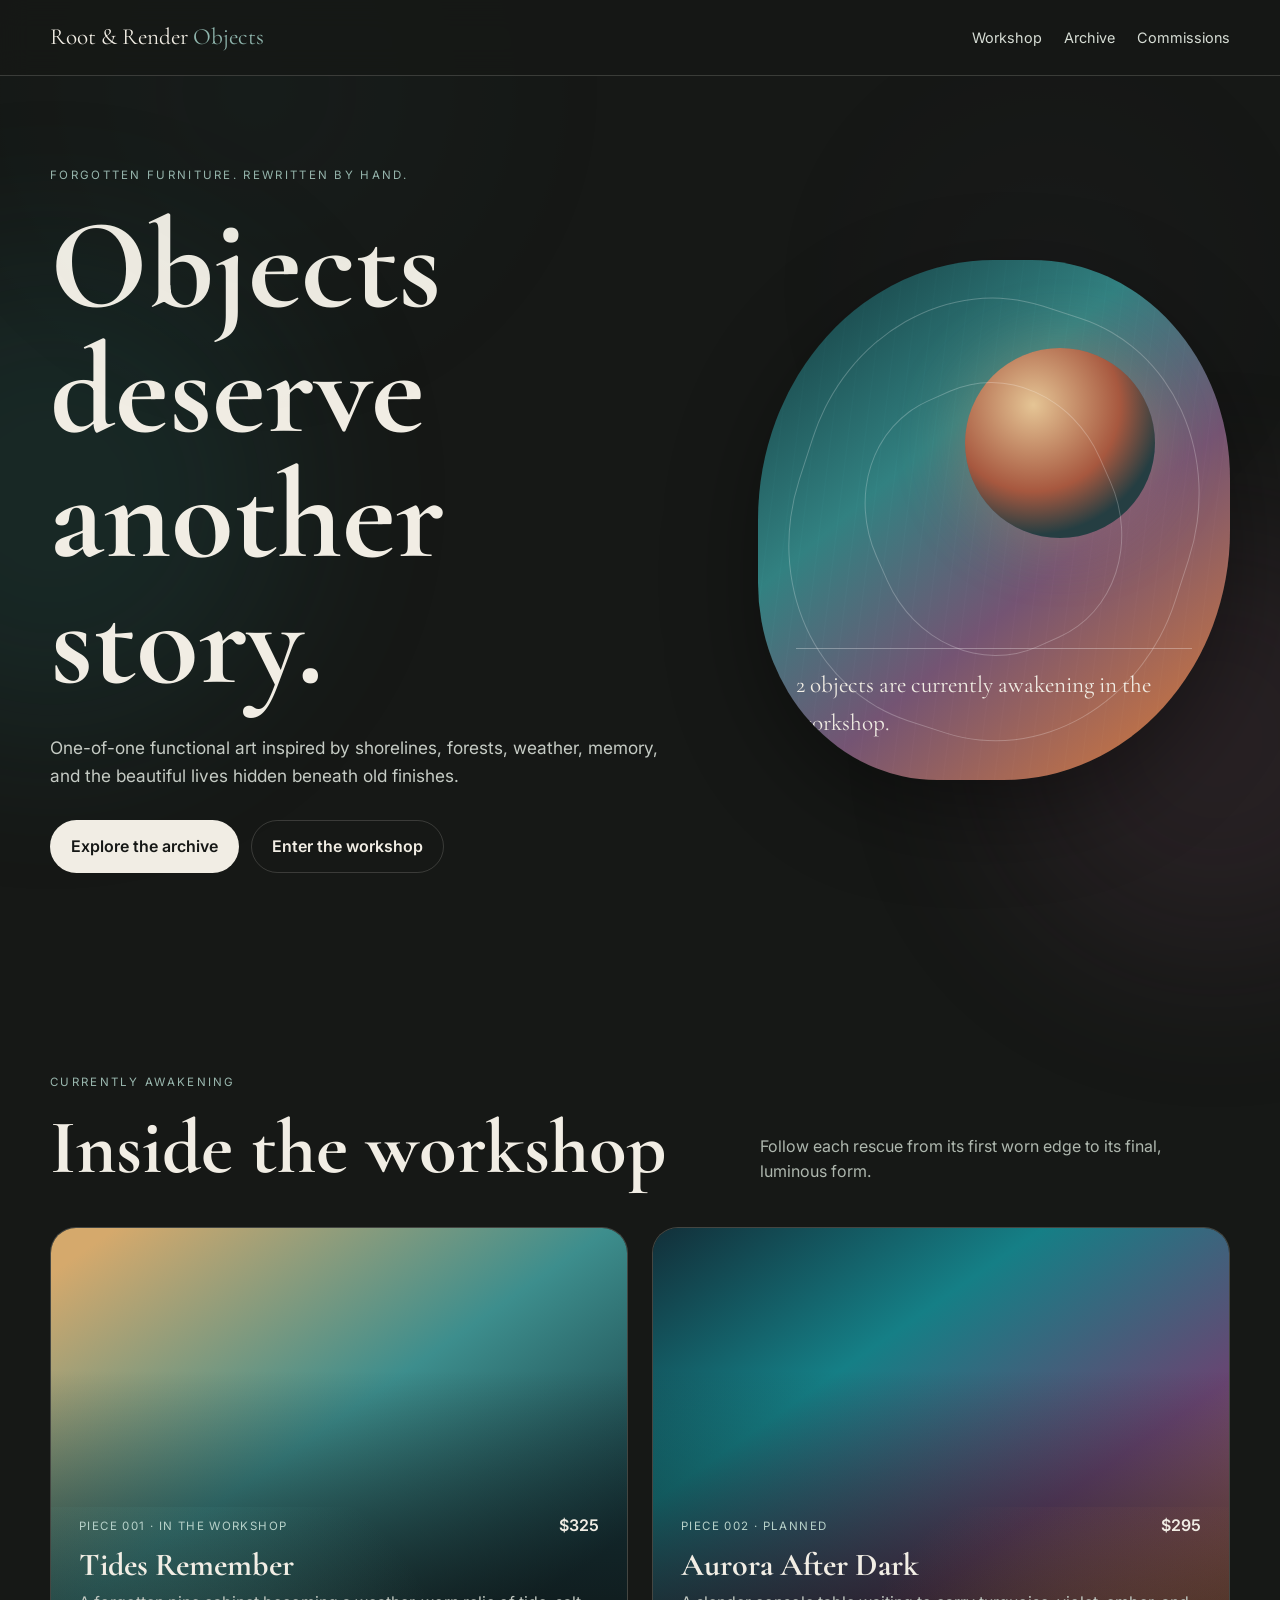
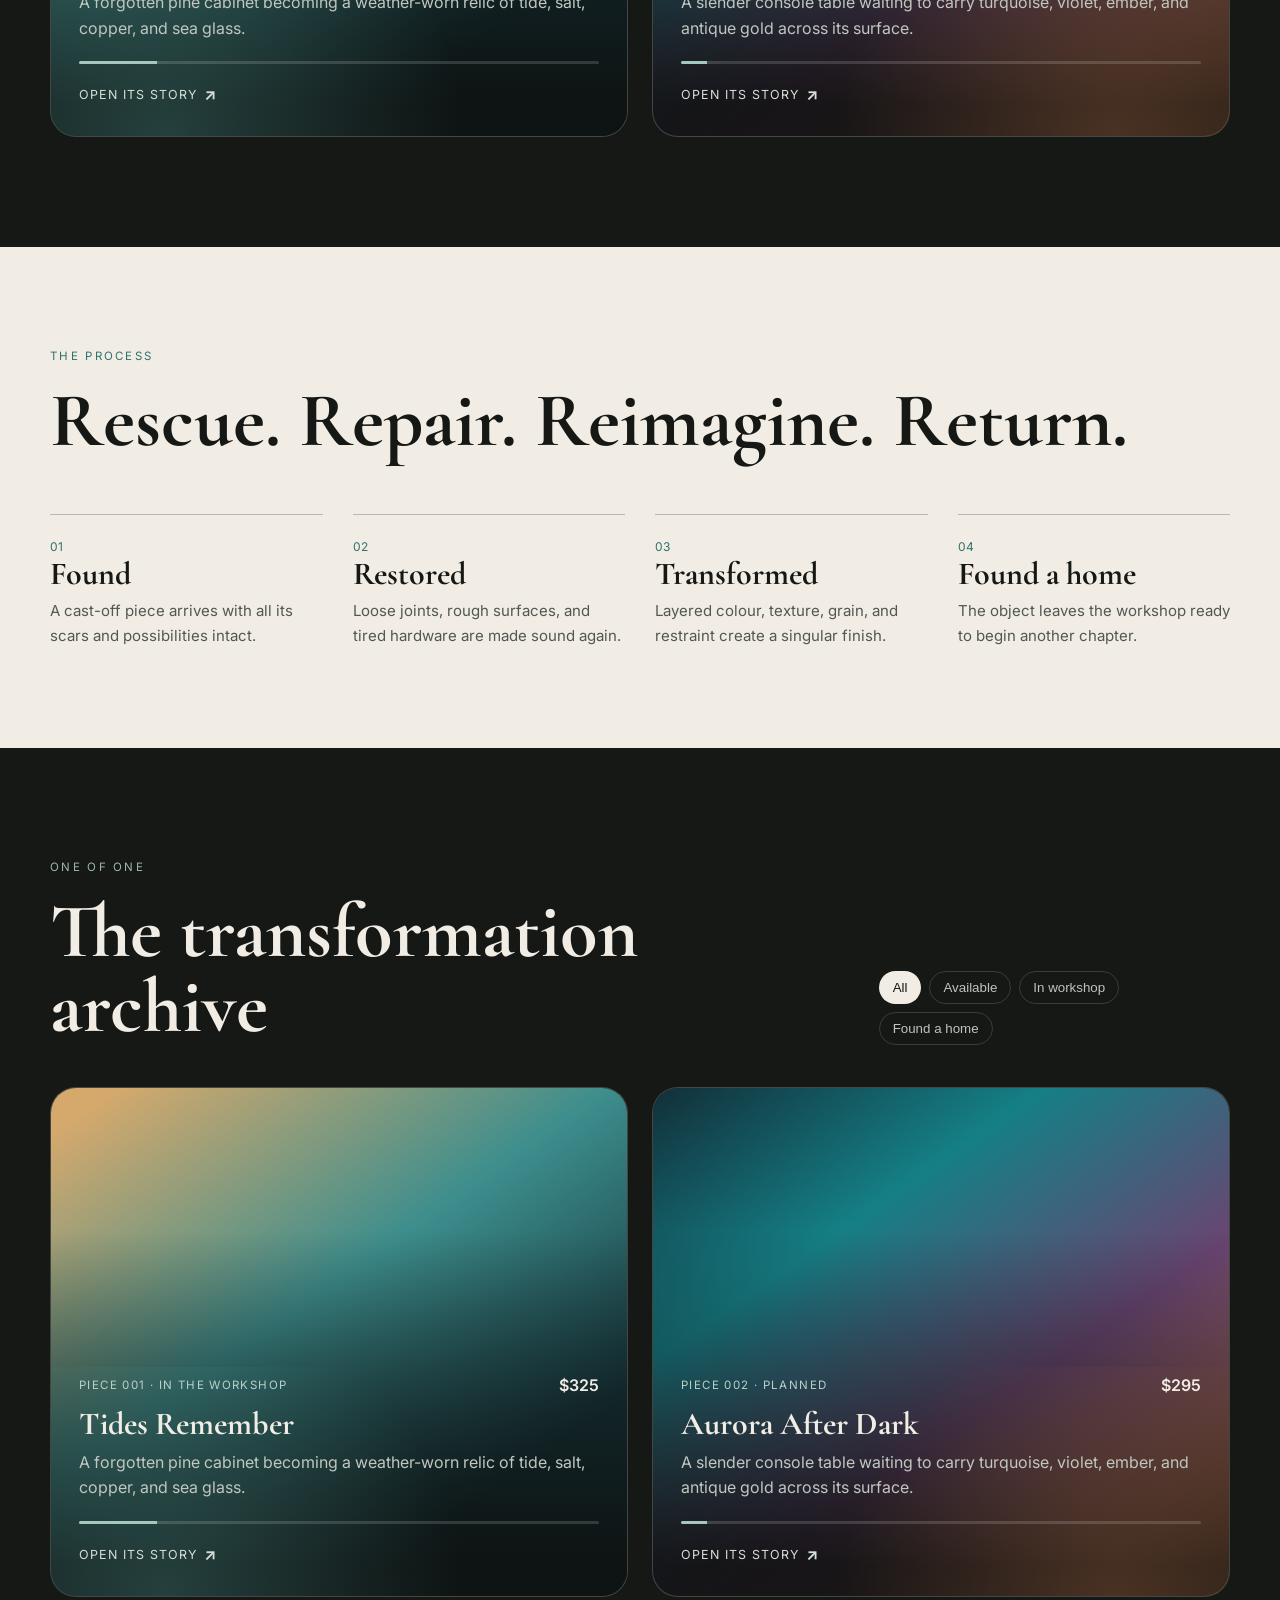
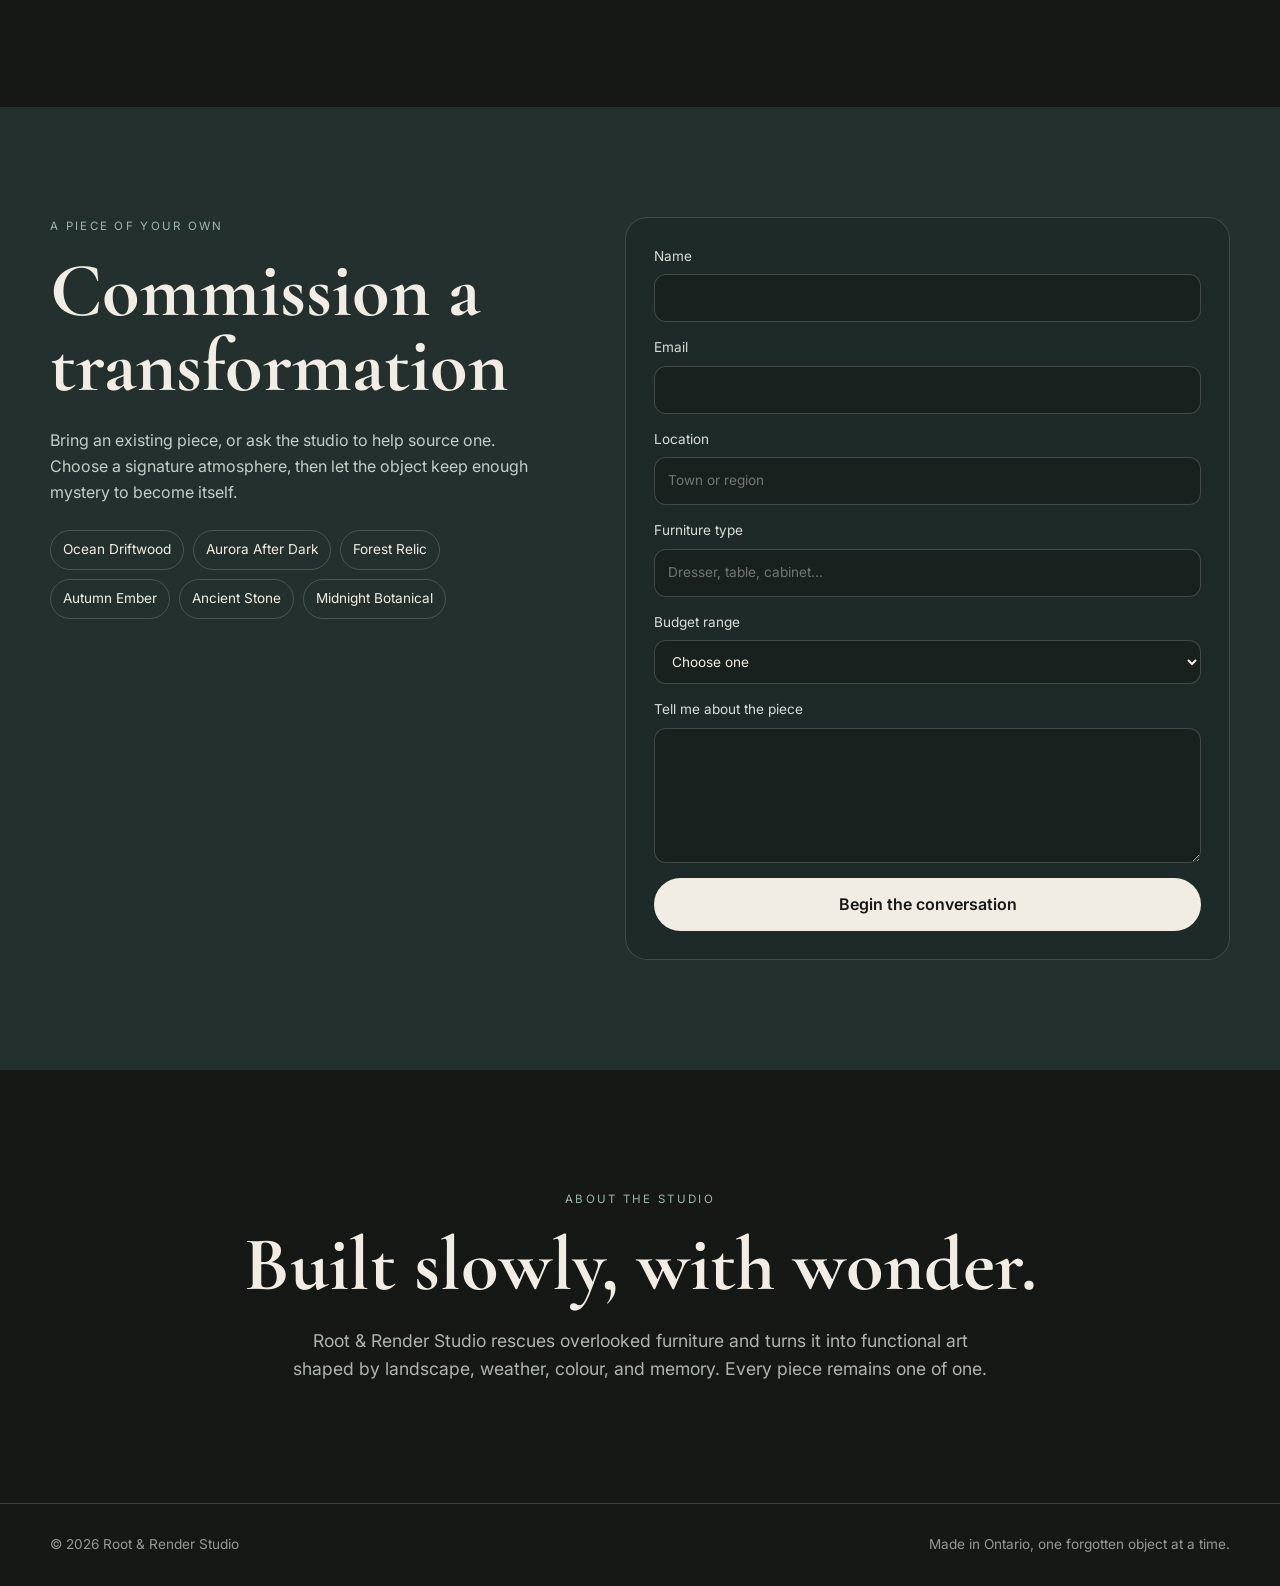
==== index.html @ dca96476 "Load immersive gallery enhancements" ====
<!doctype html>
<html lang="en">
<head>
  <meta charset="utf-8">
  <meta name="viewport" content="width=device-width, initial-scale=1">
  <meta name="description" content="Root & Render Studio transforms forgotten furniture into one-of-one functional art.">
  <meta name="theme-color" content="#161816">
  <title>Root & Render Studio Furniture</title>
  <link rel="preconnect" href="https://fonts.googleapis.com">
  <link rel="preconnect" href="https://fonts.gstatic.com" crossorigin>
  <link href="https://fonts.googleapis.com/css2?family=Cormorant+Garamond:wght@500;600&family=Inter:wght@400;500;600&display=swap" rel="stylesheet">
  <link rel="stylesheet" href="/styles.css">
  <link rel="stylesheet" href="/enhancements.css">
</head>
<body>
  <a class="skip-link" href="#main">Skip to the collection</a>
  <div class="ambient ambient-one" aria-hidden="true"></div>
  <div class="ambient ambient-two" aria-hidden="true"></div>

  <header class="site-header">
    <a class="brand" href="#top">Root & Render <span>Objects</span></a>
    <nav aria-label="Main navigation">
      <a href="#workshop">Workshop</a>
      <a href="#archive">Archive</a>
      <a href="#commissions">Commissions</a>
    </nav>
  </header>

  <main id="main">
    <section id="top" class="hero section-shell">
      <div class="hero-copy reveal">
        <p class="eyebrow">Forgotten furniture. Rewritten by hand.</p>
        <h1>Objects deserve another story.</h1>
        <p class="hero-intro">One-of-one functional art inspired by shorelines, forests, weather, memory, and the beautiful lives hidden beneath old finishes.</p>
        <div class="button-row">
          <a class="button button-primary" href="#archive">Explore the archive</a>
          <a class="button button-ghost" href="#workshop">Enter the workshop</a>
        </div>
      </div>
      <div class="hero-art reveal" aria-label="Atmospheric abstract representation of sea, wood and aurora colours">
        <div class="hero-grain" aria-hidden="true"></div>
        <div class="hero-orb" aria-hidden="true"></div>
        <p id="workshop-count">The archive is just beginning.</p>
      </div>
    </section>

    <section id="workshop" class="section-shell section-block reveal">
      <div class="section-heading">
        <div>
          <p class="eyebrow">Currently awakening</p>
          <h2>Inside the workshop</h2>
        </div>
        <p>Follow each rescue from its first worn edge to its final, luminous form.</p>
      </div>
      <div id="workshop-grid" class="piece-grid"></div>
    </section>

    <section class="feature-band reveal">
      <div class="section-shell">
        <p class="eyebrow">The process</p>
        <h2>Rescue. Repair. Reimagine. Return.</h2>
        <div class="process-grid">
          <article><span>01</span><h3>Found</h3><p>A cast-off piece arrives with all its scars and possibilities intact.</p></article>
          <article><span>02</span><h3>Restored</h3><p>Loose joints, rough surfaces, and tired hardware are made sound again.</p></article>
          <article><span>03</span><h3>Transformed</h3><p>Layered colour, texture, grain, and restraint create a singular finish.</p></article>
          <article><span>04</span><h3>Found a home</h3><p>The object leaves the workshop ready to begin another chapter.</p></article>
        </div>
      </div>
    </section>

    <section id="archive" class="section-shell section-block reveal">
      <div class="section-heading">
        <div>
          <p class="eyebrow">One of one</p>
          <h2>The transformation archive</h2>
        </div>
        <div class="filters" role="group" aria-label="Filter furniture">
          <button class="filter-button is-active" data-filter="all">All</button>
          <button class="filter-button" data-filter="available">Available</button>
          <button class="filter-button" data-filter="in-workshop">In workshop</button>
          <button class="filter-button" data-filter="found-a-home">Found a home</button>
        </div>
      </div>
      <div id="archive-grid" class="piece-grid"></div>
    </section>

    <section id="commissions" class="commission-section reveal">
      <div class="section-shell commission-layout">
        <div>
          <p class="eyebrow">A piece of your own</p>
          <h2>Commission a transformation</h2>
          <p>Bring an existing piece, or ask the studio to help source one. Choose a signature atmosphere, then let the object keep enough mystery to become itself.</p>
          <div class="finish-list" id="finish-list"></div>
        </div>
        <form name="commission" method="POST" data-netlify="true" netlify-honeypot="bot-field" class="studio-form">
          <input type="hidden" name="form-name" value="commission">
          <p class="hidden"><label>Do not fill this out: <input name="bot-field"></label></p>
          <label>Name<input name="name" autocomplete="name" required></label>
          <label>Email<input type="email" name="email" autocomplete="email" required></label>
          <label>Location<input name="location" placeholder="Town or region"></label>
          <label>Furniture type<input name="furniture-type" placeholder="Dresser, table, cabinet..."></label>
          <label>Budget range<select name="budget"><option value="">Choose one</option><option>$250–$500</option><option>$500–$900</option><option>$900+</option></select></label>
          <label>Tell me about the piece<textarea name="message" rows="5" required></textarea></label>
          <button class="button button-primary" type="submit">Begin the conversation</button>
        </form>
      </div>
    </section>

    <section class="section-shell about-section reveal">
      <p class="eyebrow">About the studio</p>
      <h2>Built slowly, with wonder.</h2>
      <p>Root & Render Studio rescues overlooked furniture and turns it into functional art shaped by landscape, weather, colour, and memory. Every piece remains one of one.</p>
    </section>
  </main>

  <footer class="site-footer">
    <div class="section-shell footer-inner">
      <p>© <span id="year"></span> Root & Render Studio</p>
      <p>Made in Ontario, one forgotten object at a time.</p>
    </div>
  </footer>

  <dialog id="piece-dialog" class="piece-dialog">
    <button class="dialog-close" aria-label="Close">×</button>
    <div id="dialog-content"></div>
  </dialog>

  <dialog id="reserve-dialog" class="piece-dialog small-dialog">
    <button class="dialog-close" aria-label="Close">×</button>
    <h2>Reserve this piece</h2>
    <form name="reservation" method="POST" data-netlify="true" netlify-honeypot="bot-field" class="studio-form">
      <input type="hidden" name="form-name" value="reservation">
      <input type="hidden" id="reservation-piece" name="piece">
      <p class="hidden"><label>Do not fill this out: <input name="bot-field"></label></p>
      <label>Name<input name="name" autocomplete="name" required></label>
      <label>Email<input type="email" name="email" autocomplete="email" required></label>
      <label>Phone<input name="phone" autocomplete="tel"></label>
      <label>Pickup or delivery notes<textarea name="message" rows="4"></textarea></label>
      <button class="button button-primary" type="submit">Request reservation</button>
    </form>
  </dialog>

  <script src="/script.js" defer></script>
</body>
</html>
---- styles.css ----
:root{--ink:#161816;--paper:#f1ede4;--mist:#d7ddd5;--sea:#2f716f;--deep:#183d43;--copper:#b76f45;--violet:#5a456e;--line:rgba(241,237,228,.17)}*{box-sizing:border-box}html{scroll-behavior:smooth}body{margin:0;background:var(--ink);color:var(--paper);font-family:Inter,system-ui,sans-serif;line-height:1.6}body:before{content:"";position:fixed;inset:0;pointer-events:none;opacity:.18;background-image:radial-gradient(circle at 20% 10%,rgba(47,113,111,.32),transparent 28%),radial-gradient(circle at 82% 32%,rgba(90,69,110,.24),transparent 24%)}h1,h2,h3{font-family:"Cormorant Garamond",serif;line-height:.98;margin:0}h1{font-size:clamp(4rem,10vw,8.7rem);max-width:9ch}h2{font-size:clamp(2.7rem,6vw,5.3rem)}h3{font-size:2rem}p{margin:0}.section-shell{width:min(1180px,calc(100% - 40px));margin:auto}.site-header{position:sticky;top:0;z-index:20;display:flex;justify-content:space-between;align-items:center;padding:19px max(20px,calc((100vw - 1180px)/2));background:rgba(22,24,22,.84);backdrop-filter:blur(14px);border-bottom:1px solid var(--line)}.brand{font-family:"Cormorant Garamond",serif;font-size:1.45rem;color:inherit;text-decoration:none}.brand span{color:#8fb5ad}.site-header nav{display:flex;gap:22px}.site-header nav a{color:var(--mist);text-decoration:none;font-size:.9rem}.hero{min-height:82vh;display:grid;grid-template-columns:1.15fr .85fr;align-items:center;gap:70px;padding:90px 0}.hero-intro{max-width:610px;color:#c5cbc4;font-size:1.08rem;margin:30px 0}.eyebrow{text-transform:uppercase;letter-spacing:.2em;font-size:.72rem;color:#9ab8af;margin-bottom:18px}.button-row{display:flex;gap:12px;flex-wrap:wrap}.button{display:inline-flex;align-items:center;justify-content:center;border-radius:999px;padding:13px 20px;border:1px solid transparent;font:inherit;font-weight:600;text-decoration:none;cursor:pointer}.button-primary{background:var(--paper);color:var(--ink)}.button-ghost{border-color:var(--line);color:var(--paper);background:transparent}.hero-art{position:relative;min-height:520px;border-radius:50% 42% 48% 38%;overflow:hidden;background:linear-gradient(140deg,#143b3f 4%,#328181 36%,#745473 61%,#c07246 89%);box-shadow:0 30px 90px rgba(0,0,0,.38)}.hero-art:before,.hero-art:after{content:"";position:absolute;inset:8%;border-radius:45%;border:1px solid rgba(255,255,255,.24);transform:rotate(18deg)}.hero-art:after{inset:24%;transform:rotate(-24deg)}.hero-orb{position:absolute;width:190px;height:190px;border-radius:50%;right:16%;top:17%;background:radial-gradient(circle at 36% 30%,#e5c595,#a7583f 48%,#253e42 72%);filter:blur(.3px);box-shadow:0 0 70px rgba(230,153,95,.32)}.hero-art p{position:absolute;bottom:38px;left:38px;right:38px;padding-top:18px;border-top:1px solid rgba(255,255,255,.3);font-family:"Cormorant Garamond",serif;font-size:1.45rem}.section-block{padding:110px 0}.section-heading{display:flex;justify-content:space-between;gap:30px;align-items:end;margin-bottom:42px}.section-heading>p{max-width:470px;color:#aeb7ae}.piece-grid{display:grid;grid-template-columns:repeat(2,minmax(0,1fr));gap:24px}.piece-card{position:relative;min-height:510px;border:1px solid var(--line);border-radius:26px;overflow:hidden;background:#202420;display:flex;flex-direction:column;justify-content:end;cursor:pointer}.piece-image{position:absolute;inset:0;background-size:cover;background-position:center;transition:transform .5s ease}.piece-card:hover .piece-image{transform:scale(1.03)}.piece-image:after{content:"";position:absolute;inset:0;background:linear-gradient(transparent 28%,rgba(13,15,14,.9) 94%)}.placeholder-ocean{background:linear-gradient(145deg,#d5a96c 5%,#3d8e8d 43%,#15363d 78%)}.placeholder-aurora{background:linear-gradient(145deg,#122f39,#157f86 30%,#694572 61%,#d27b43)}.piece-card-content{position:relative;z-index:2;padding:28px}.piece-meta{display:flex;justify-content:space-between;align-items:center;gap:15px;margin-bottom:10px}.status{font-size:.72rem;letter-spacing:.12em;text-transform:uppercase;color:#b8d2ca}.price{font-weight:600}.piece-card p{color:#c0c7c0;margin-top:10px}.feature-band{padding:100px 0;background:var(--paper);color:var(--ink)}.feature-band .eyebrow{color:var(--sea)}.process-grid{display:grid;grid-template-columns:repeat(4,1fr);gap:30px;margin-top:55px}.process-grid article{border-top:1px solid rgba(22,24,22,.25);padding-top:18px}.process-grid span{font-size:.75rem;color:var(--sea)}.process-grid p{margin-top:10px;color:#515852;font-size:.94rem}.filters{display:flex;gap:8px;flex-wrap:wrap}.filter-button{background:transparent;color:#bdc5bd;border:1px solid var(--line);border-radius:999px;padding:8px 13px;cursor:pointer}.filter-button.is-active{background:var(--paper);color:var(--ink)}.commission-section{padding:110px 0;background:#23302d}.commission-layout{display:grid;grid-template-columns:.9fr 1.1fr;gap:80px}.commission-layout>div>p:not(.eyebrow){color:#c4cec8;max-width:520px;margin:25px 0}.finish-list{display:flex;gap:9px;flex-wrap:wrap}.finish-chip{border:1px solid rgba(255,255,255,.18);border-radius:999px;padding:8px 12px;font-size:.85rem}.studio-form{display:grid;gap:15px;padding:28px;border:1px solid rgba(255,255,255,.15);border-radius:22px;background:rgba(0,0,0,.12)}.studio-form label{display:grid;gap:7px;font-size:.85rem;color:#d8ddd8}.studio-form input,.studio-form select,.studio-form textarea{width:100%;border:1px solid rgba(255,255,255,.18);border-radius:12px;padding:12px 13px;background:#19211f;color:var(--paper);font:inherit}.about-section{padding:120px 0;text-align:center}.about-section p:last-child{max-width:710px;margin:25px auto 0;color:#adb6ae;font-size:1.1rem}.site-footer{border-top:1px solid var(--line)}.footer-inner{display:flex;justify-content:space-between;padding:30px 0;color:#919b93;font-size:.85rem}.piece-dialog{width:min(900px,calc(100% - 30px));max-height:88vh;overflow:auto;border:1px solid rgba(255,255,255,.15);border-radius:25px;padding:0;background:#202420;color:var(--paper)}.piece-dialog::backdrop{background:rgba(5,7,6,.82);backdrop-filter:blur(7px)}.dialog-close{position:sticky;top:14px;float:right;z-index:3;margin:14px 14px 0 0;width:40px;height:40px;border-radius:50%;border:1px solid var(--line);background:#171a18;color:#fff;font-size:1.5rem;cursor:pointer}.dialog-hero{min-height:380px;background-size:cover;background-position:center}.dialog-body{padding:35px}.dialog-body h2{margin-bottom:15px}.dialog-story{color:#bec7c0;max-width:680px}.dialog-details{display:grid;grid-template-columns:repeat(3,1fr);gap:16px;margin:28px 0}.dialog-details div{border-top:1px solid var(--line);padding-top:12px}.dialog-details small{display:block;color:#8e9991}.small-dialog{max-width:580px;padding:28px}.hidden{display:none!important}@media(max-width:800px){.site-header nav{display:none}.hero{grid-template-columns:1fr;padding-top:70px}.hero-art{min-height:390px}.piece-grid,.commission-layout{grid-template-columns:1fr}.process-grid{grid-template-columns:repeat(2,1fr)}.section-heading{align-items:start;flex-direction:column}.commission-layout{gap:45px}.dialog-details{grid-template-columns:1fr 1fr}}@media(max-width:520px){.section-shell{width:min(100% - 24px,1180px)}h1{font-size:3.8rem}.hero{gap:35px}.hero-art{min-height:330px}.piece-card{min-height:420px}.process-grid{grid-template-columns:1fr}.footer-inner{display:grid;gap:7px}.section-block,.commission-section{padding:78px 0}}
---- enhancements.css ----
.skip-link{position:fixed;left:16px;top:-70px;z-index:100;background:var(--paper);color:var(--ink);padding:10px 14px;border-radius:12px;text-decoration:none}.skip-link:focus{top:16px}.ambient{position:fixed;z-index:-1;border-radius:50%;filter:blur(90px);opacity:.16;pointer-events:none;animation:drift 18s ease-in-out infinite alternate}.ambient-one{width:38vw;height:38vw;background:#277f7a;left:-15vw;top:28vh}.ambient-two{width:34vw;height:34vw;background:#86516f;right:-12vw;top:58vh;animation-delay:-7s}@keyframes drift{to{transform:translate3d(4vw,-3vh,0) scale(1.1)}}.hero-grain{position:absolute;inset:0;opacity:.13;background-image:repeating-linear-gradient(97deg,transparent 0 8px,rgba(255,255,255,.18) 9px,transparent 10px 17px);mix-blend-mode:overlay}.hero-art{isolation:isolate}.hero-orb{animation:orbreathe 7s ease-in-out infinite alternate}@keyframes orbreathe{to{transform:translate(-9px,10px) scale(1.06)}}.site-header nav a{position:relative}.site-header nav a:after{content:"";position:absolute;left:0;right:100%;bottom:-6px;height:1px;background:#9ab8af;transition:right .25s ease}.site-header nav a:hover:after{right:0}.reveal{opacity:0;transform:translateY(24px);transition:opacity .8s ease,transform .8s ease}.reveal.is-visible{opacity:1;transform:none}.piece-card{transition:transform .35s ease,border-color .35s ease,box-shadow .35s ease}.piece-card:hover,.piece-card:focus-visible{transform:translateY(-6px);border-color:rgba(241,237,228,.34);box-shadow:0 26px 70px rgba(0,0,0,.28);outline:none}.piece-card:before{content:"";position:absolute;z-index:1;inset:auto 0 0;height:45%;opacity:.24;pointer-events:none}.theme-ocean-driftwood:before{background:radial-gradient(circle at 20% 100%,#68c4ba,transparent 58%)}.theme-aurora:before,.theme-aurora-after-dark:before{background:radial-gradient(circle at 80% 100%,#d58252,transparent 54%)}.card-invitation{display:inline-flex;gap:7px;align-items:center;margin-top:18px;color:#d6ded8;font-size:.78rem;letter-spacing:.08em;text-transform:uppercase}.card-invitation b{font-size:1rem;transition:transform .25s ease}.piece-card:hover .card-invitation b{transform:translate(3px,-3px)}.progress-wrap{height:3px;background:rgba(255,255,255,.15);margin-top:20px;overflow:hidden;border-radius:999px}.progress-wrap span{display:block;height:100%;background:#a6c7bd;box-shadow:0 0 16px rgba(166,199,189,.6)}.empty-state{padding:30px;border:1px dashed var(--line);border-radius:18px;color:#aeb7ae}.dialog-status{position:absolute;left:26px;top:26px;border:1px solid rgba(255,255,255,.28);background:rgba(18,22,20,.64);backdrop-filter:blur(8px);border-radius:999px;padding:8px 12px;font-size:.72rem;letter-spacing:.12em;text-transform:uppercase}.dialog-hero{position:relative}.story-timeline{margin:42px 0;border-top:1px solid var(--line)}.story-timeline article{display:grid;grid-template-columns:54px 1fr;gap:18px;padding:24px 0;border-bottom:1px solid var(--line)}.story-timeline article>span{color:#8fb5ad;font-size:.75rem;letter-spacing:.15em}.story-timeline h3{font-size:1.7rem;margin-bottom:5px}.story-timeline p{color:#aeb7ae}.before-after{--position:50%;position:relative;aspect-ratio:16/10;margin:40px 0;border-radius:18px;overflow:hidden;background:#101311}.compare-layer{position:absolute;inset:0;background-size:cover;background-position:center}.compare-before{width:var(--position);border-right:2px solid rgba(255,255,255,.9);overflow:hidden}.compare-before span,.after-label{position:absolute;top:14px;padding:6px 9px;border-radius:999px;background:rgba(15,18,16,.72);font-size:.7rem;text-transform:uppercase;letter-spacing:.12em}.compare-before span{left:14px}.after-label{right:14px}.before-after input{position:absolute;inset:0;width:100%;height:100%;margin:0;opacity:0;cursor:ew-resize}.dialog-gallery{display:grid;grid-template-columns:repeat(4,1fr);gap:10px;margin:25px 0}.dialog-gallery button{min-height:105px;border:1px solid var(--line);border-radius:12px;background-size:cover;background-position:center;cursor:pointer}.dialog-gallery button:hover{border-color:#9ab8af}.studio-form input:focus,.studio-form select:focus,.studio-form textarea:focus{outline:2px solid #9ab8af;outline-offset:2px}.filter-button,.button{transition:transform .2s ease,background .2s ease,color .2s ease}.filter-button:hover,.button:hover{transform:translateY(-2px)}@media(prefers-reduced-motion:reduce){html{scroll-behavior:auto}.ambient,.hero-orb{animation:none}.reveal{opacity:1;transform:none;transition:none}.piece-card,.piece-image,.button,.filter-button{transition:none}}@media(max-width:620px){.dialog-gallery{grid-template-columns:repeat(2,1fr)}.story-timeline article{grid-template-columns:38px 1fr}.dialog-body{padding:27px 20px}.dialog-status{left:18px;top:18px}}
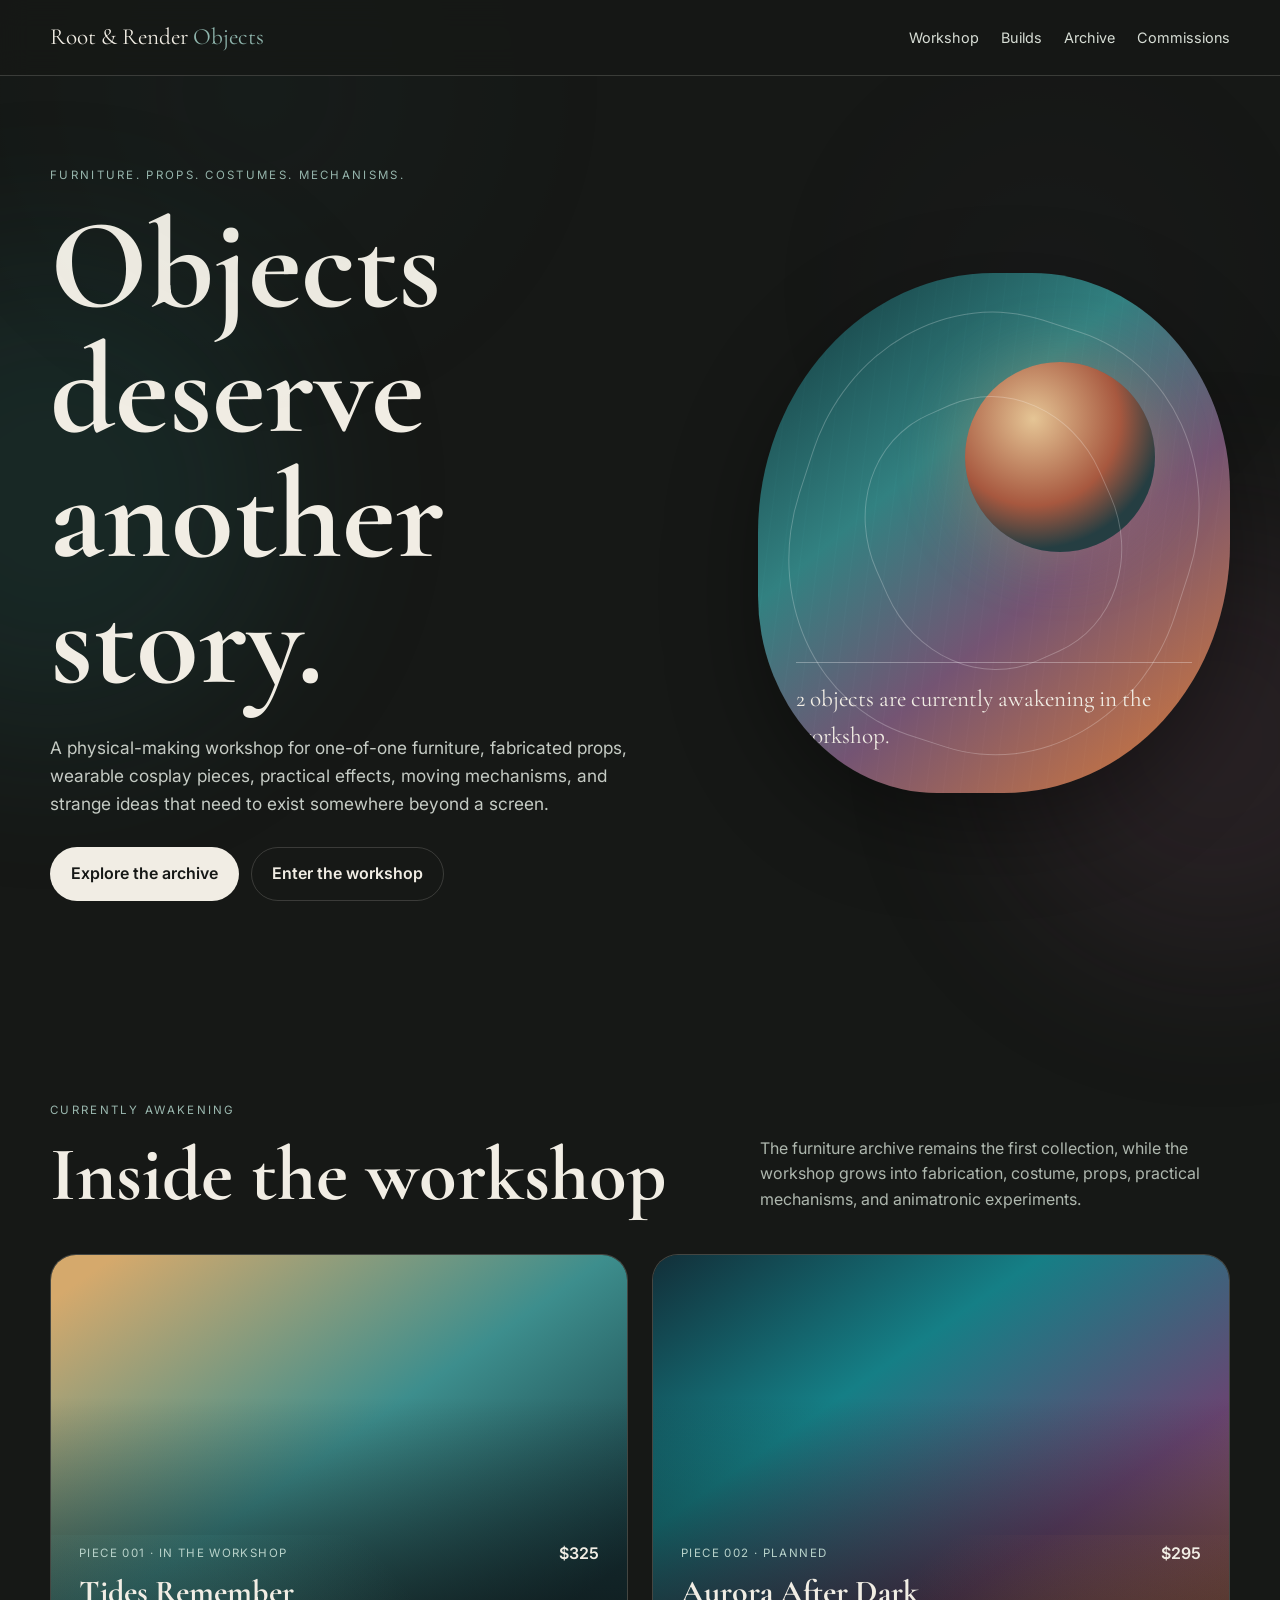
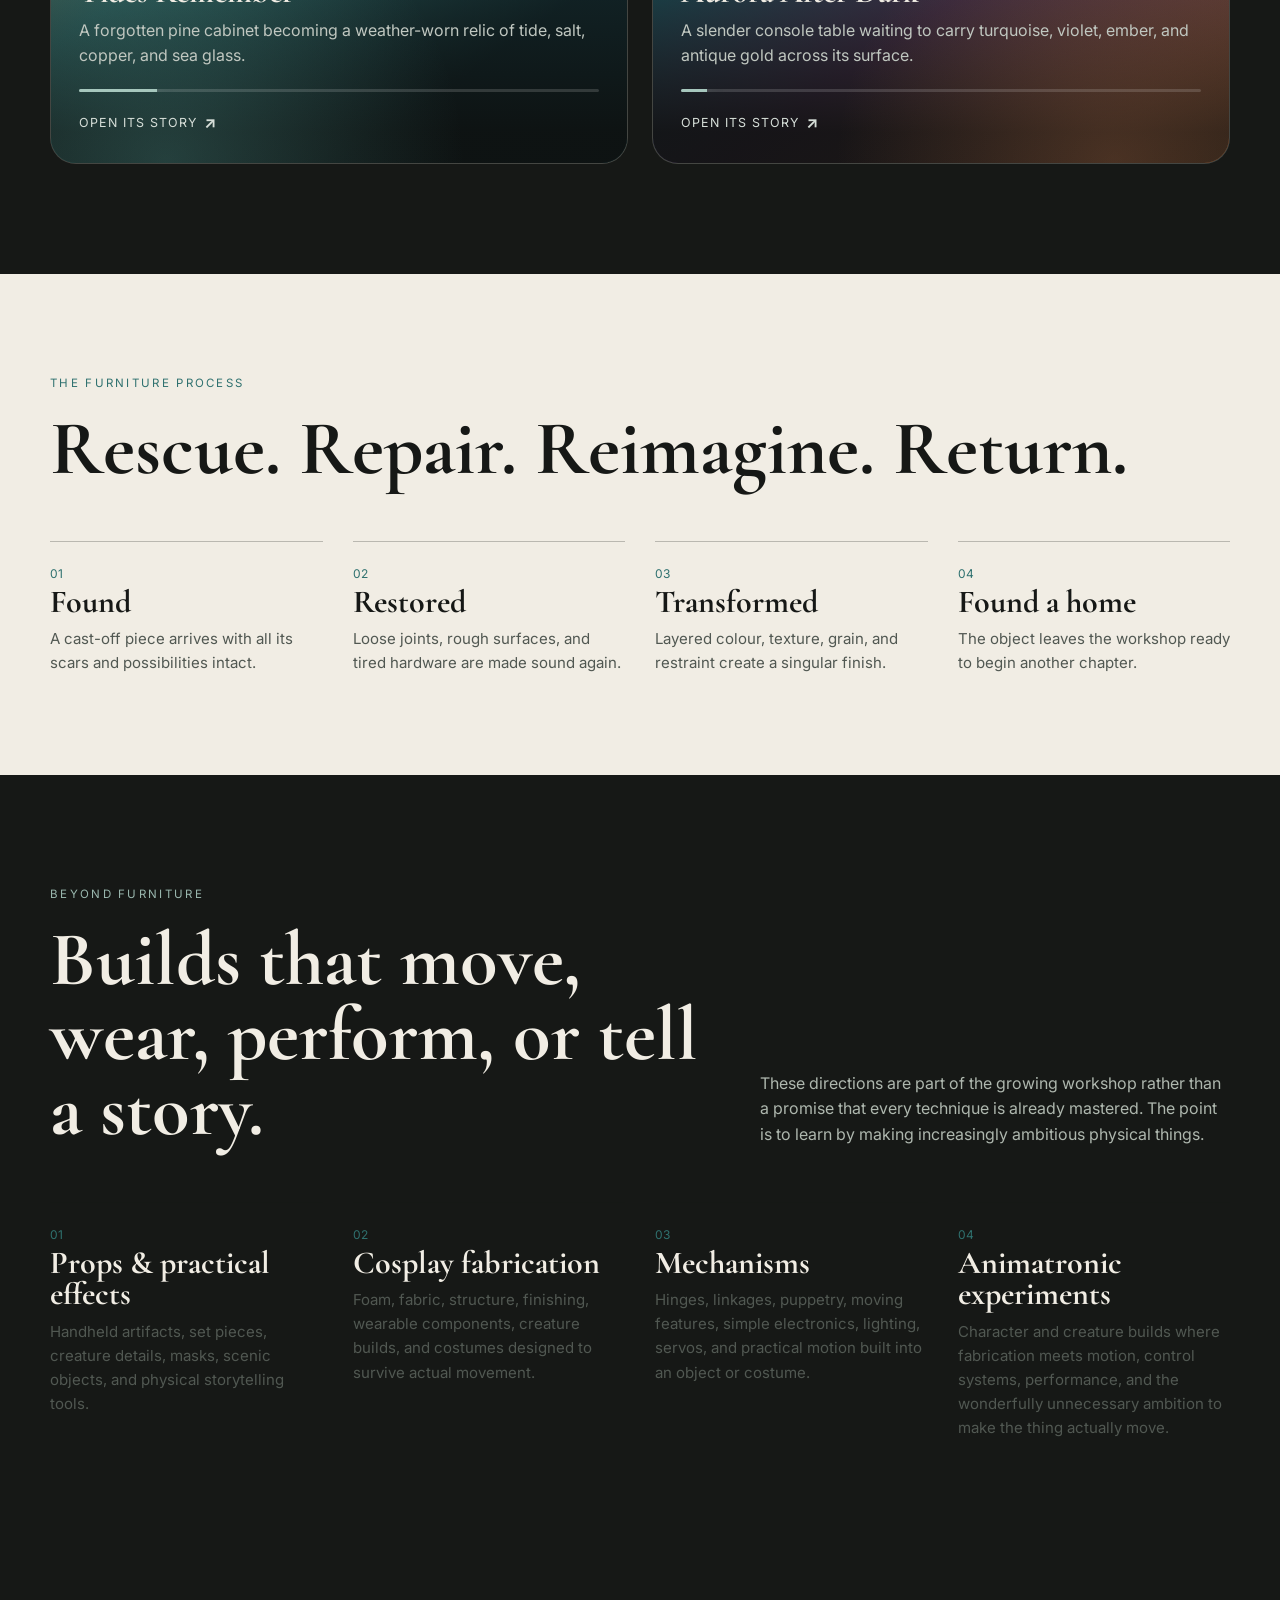
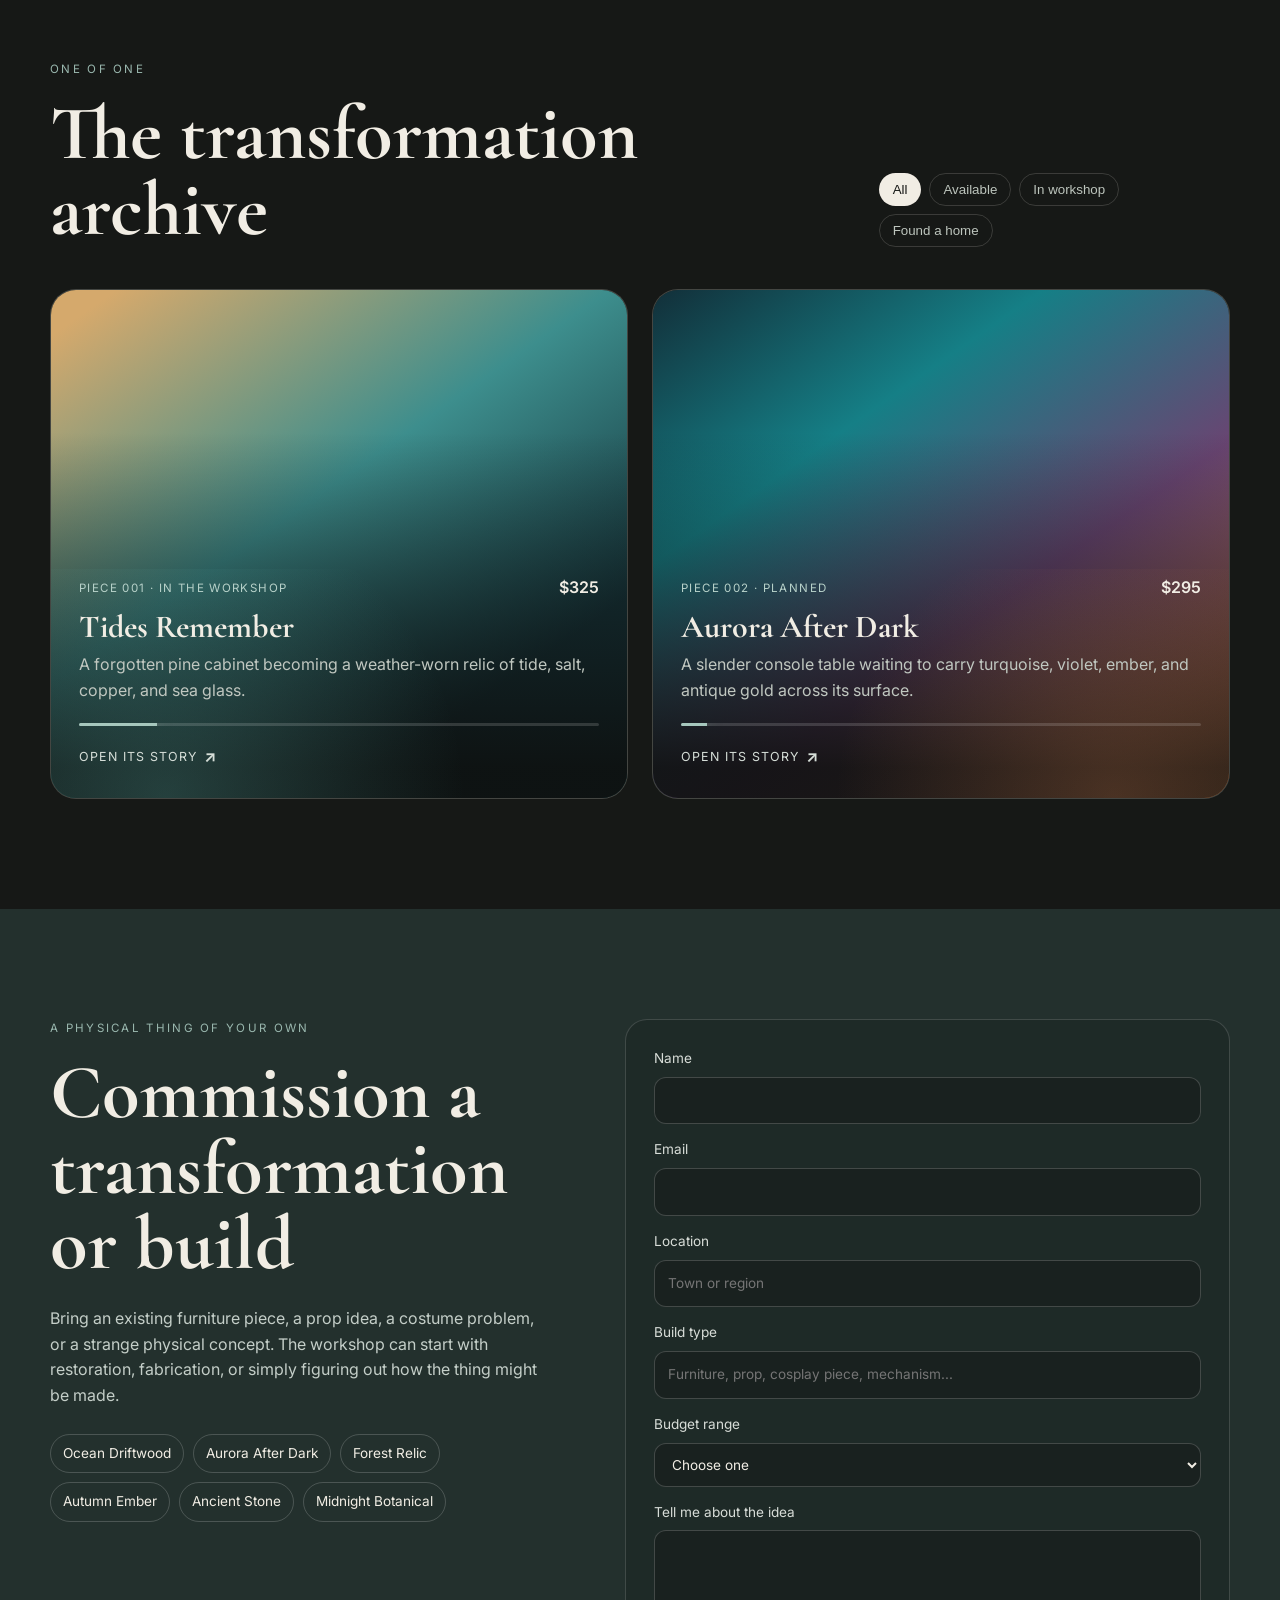
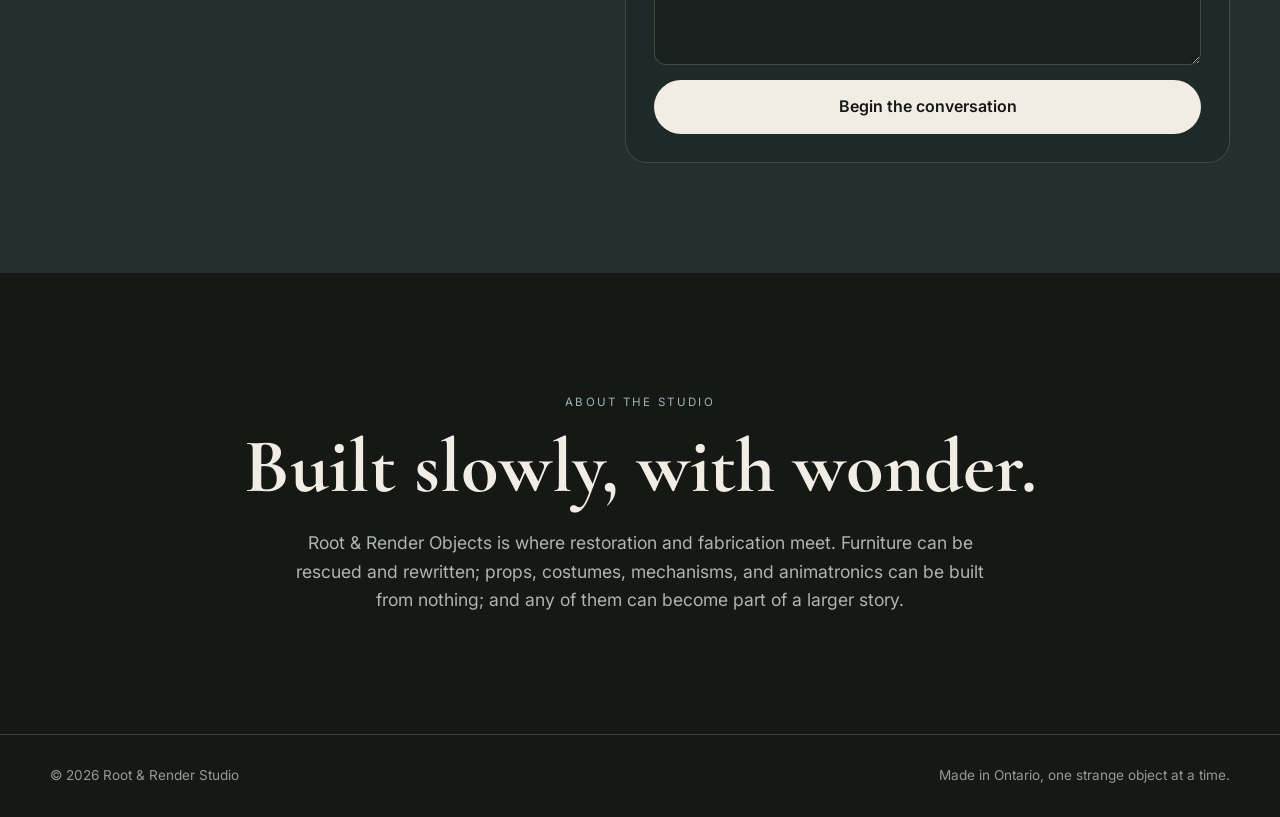
==== commit 2e31bb9b: "Expand Objects workshop beyond furniture" ====
--- a/index.html
+++ b/index.html
@@ -3,9 +3,9 @@
 <head>
   <meta charset="utf-8">
   <meta name="viewport" content="width=device-width, initial-scale=1">
-  <meta name="description" content="Root & Render Studio transforms forgotten furniture into one-of-one functional art.">
+  <meta name="description" content="Root & Render Objects is a physical-making workshop for one-of-one furniture, props, cosplay pieces, practical effects, mechanisms and animatronic experiments.">
   <meta name="theme-color" content="#161816">
-  <title>Root & Render Studio Furniture</title>
+  <title>Root & Render Objects</title>
   <link rel="preconnect" href="https://fonts.googleapis.com">
   <link rel="preconnect" href="https://fonts.gstatic.com" crossorigin>
   <link href="https://fonts.googleapis.com/css2?family=Cormorant+Garamond:wght@500;600&family=Inter:wght@400;500;600&display=swap" rel="stylesheet">
@@ -13,7 +13,7 @@
   <link rel="stylesheet" href="/enhancements.css">
 </head>
 <body>
-  <a class="skip-link" href="#main">Skip to the collection</a>
+  <a class="skip-link" href="#main">Skip to the workshop</a>
   <div class="ambient ambient-one" aria-hidden="true"></div>
   <div class="ambient ambient-two" aria-hidden="true"></div>
 
@@ -21,6 +21,7 @@
     <a class="brand" href="#top">Root & Render <span>Objects</span></a>
     <nav aria-label="Main navigation">
       <a href="#workshop">Workshop</a>
+      <a href="#builds">Builds</a>
       <a href="#archive">Archive</a>
       <a href="#commissions">Commissions</a>
     </nav>
@@ -29,9 +30,9 @@
   <main id="main">
     <section id="top" class="hero section-shell">
       <div class="hero-copy reveal">
-        <p class="eyebrow">Forgotten furniture. Rewritten by hand.</p>
+        <p class="eyebrow">Furniture. Props. Costumes. Mechanisms.</p>
         <h1>Objects deserve another story.</h1>
-        <p class="hero-intro">One-of-one functional art inspired by shorelines, forests, weather, memory, and the beautiful lives hidden beneath old finishes.</p>
+        <p class="hero-intro">A physical-making workshop for one-of-one furniture, fabricated props, wearable cosplay pieces, practical effects, moving mechanisms, and strange ideas that need to exist somewhere beyond a screen.</p>
         <div class="button-row">
           <a class="button button-primary" href="#archive">Explore the archive</a>
           <a class="button button-ghost" href="#workshop">Enter the workshop</a>
@@ -50,14 +51,14 @@
           <p class="eyebrow">Currently awakening</p>
           <h2>Inside the workshop</h2>
         </div>
-        <p>Follow each rescue from its first worn edge to its final, luminous form.</p>
+        <p>The furniture archive remains the first collection, while the workshop grows into fabrication, costume, props, practical mechanisms, and animatronic experiments.</p>
       </div>
       <div id="workshop-grid" class="piece-grid"></div>
     </section>
 
     <section class="feature-band reveal">
       <div class="section-shell">
-        <p class="eyebrow">The process</p>
+        <p class="eyebrow">The furniture process</p>
         <h2>Rescue. Repair. Reimagine. Return.</h2>
         <div class="process-grid">
           <article><span>01</span><h3>Found</h3><p>A cast-off piece arrives with all its scars and possibilities intact.</p></article>
@@ -68,13 +69,29 @@
       </div>
     </section>
 
+    <section id="builds" class="section-shell section-block reveal">
+      <div class="section-heading">
+        <div>
+          <p class="eyebrow">Beyond furniture</p>
+          <h2>Builds that move, wear, perform, or tell a story.</h2>
+        </div>
+        <p>These directions are part of the growing workshop rather than a promise that every technique is already mastered. The point is to learn by making increasingly ambitious physical things.</p>
+      </div>
+      <div class="process-grid">
+        <article><span>01</span><h3>Props & practical effects</h3><p>Handheld artifacts, set pieces, creature details, masks, scenic objects, and physical storytelling tools.</p></article>
+        <article><span>02</span><h3>Cosplay fabrication</h3><p>Foam, fabric, structure, finishing, wearable components, creature builds, and costumes designed to survive actual movement.</p></article>
+        <article><span>03</span><h3>Mechanisms</h3><p>Hinges, linkages, puppetry, moving features, simple electronics, lighting, servos, and practical motion built into an object or costume.</p></article>
+        <article><span>04</span><h3>Animatronic experiments</h3><p>Character and creature builds where fabrication meets motion, control systems, performance, and the wonderfully unnecessary ambition to make the thing actually move.</p></article>
+      </div>
+    </section>
+
     <section id="archive" class="section-shell section-block reveal">
       <div class="section-heading">
         <div>
           <p class="eyebrow">One of one</p>
           <h2>The transformation archive</h2>
         </div>
-        <div class="filters" role="group" aria-label="Filter furniture">
+        <div class="filters" role="group" aria-label="Filter furniture archive">
           <button class="filter-button is-active" data-filter="all">All</button>
           <button class="filter-button" data-filter="available">Available</button>
           <button class="filter-button" data-filter="in-workshop">In workshop</button>
@@ -87,9 +104,9 @@
     <section id="commissions" class="commission-section reveal">
       <div class="section-shell commission-layout">
         <div>
-          <p class="eyebrow">A piece of your own</p>
-          <h2>Commission a transformation</h2>
-          <p>Bring an existing piece, or ask the studio to help source one. Choose a signature atmosphere, then let the object keep enough mystery to become itself.</p>
+          <p class="eyebrow">A physical thing of your own</p>
+          <h2>Commission a transformation or build</h2>
+          <p>Bring an existing furniture piece, a prop idea, a costume problem, or a strange physical concept. The workshop can start with restoration, fabrication, or simply figuring out how the thing might be made.</p>
           <div class="finish-list" id="finish-list"></div>
         </div>
         <form name="commission" method="POST" data-netlify="true" netlify-honeypot="bot-field" class="studio-form">
@@ -98,9 +115,9 @@
           <label>Name<input name="name" autocomplete="name" required></label>
           <label>Email<input type="email" name="email" autocomplete="email" required></label>
           <label>Location<input name="location" placeholder="Town or region"></label>
-          <label>Furniture type<input name="furniture-type" placeholder="Dresser, table, cabinet..."></label>
+          <label>Build type<input name="build-type" placeholder="Furniture, prop, cosplay piece, mechanism..."></label>
           <label>Budget range<select name="budget"><option value="">Choose one</option><option>$250–$500</option><option>$500–$900</option><option>$900+</option></select></label>
-          <label>Tell me about the piece<textarea name="message" rows="5" required></textarea></label>
+          <label>Tell me about the idea<textarea name="message" rows="5" required></textarea></label>
           <button class="button button-primary" type="submit">Begin the conversation</button>
         </form>
       </div>
@@ -109,14 +126,14 @@
     <section class="section-shell about-section reveal">
       <p class="eyebrow">About the studio</p>
       <h2>Built slowly, with wonder.</h2>
-      <p>Root & Render Studio rescues overlooked furniture and turns it into functional art shaped by landscape, weather, colour, and memory. Every piece remains one of one.</p>
+      <p>Root & Render Objects is where restoration and fabrication meet. Furniture can be rescued and rewritten; props, costumes, mechanisms, and animatronics can be built from nothing; and any of them can become part of a larger story.</p>
     </section>
   </main>
 
   <footer class="site-footer">
     <div class="section-shell footer-inner">
       <p>© <span id="year"></span> Root & Render Studio</p>
-      <p>Made in Ontario, one forgotten object at a time.</p>
+      <p>Made in Ontario, one strange object at a time.</p>
     </div>
   </footer>
 
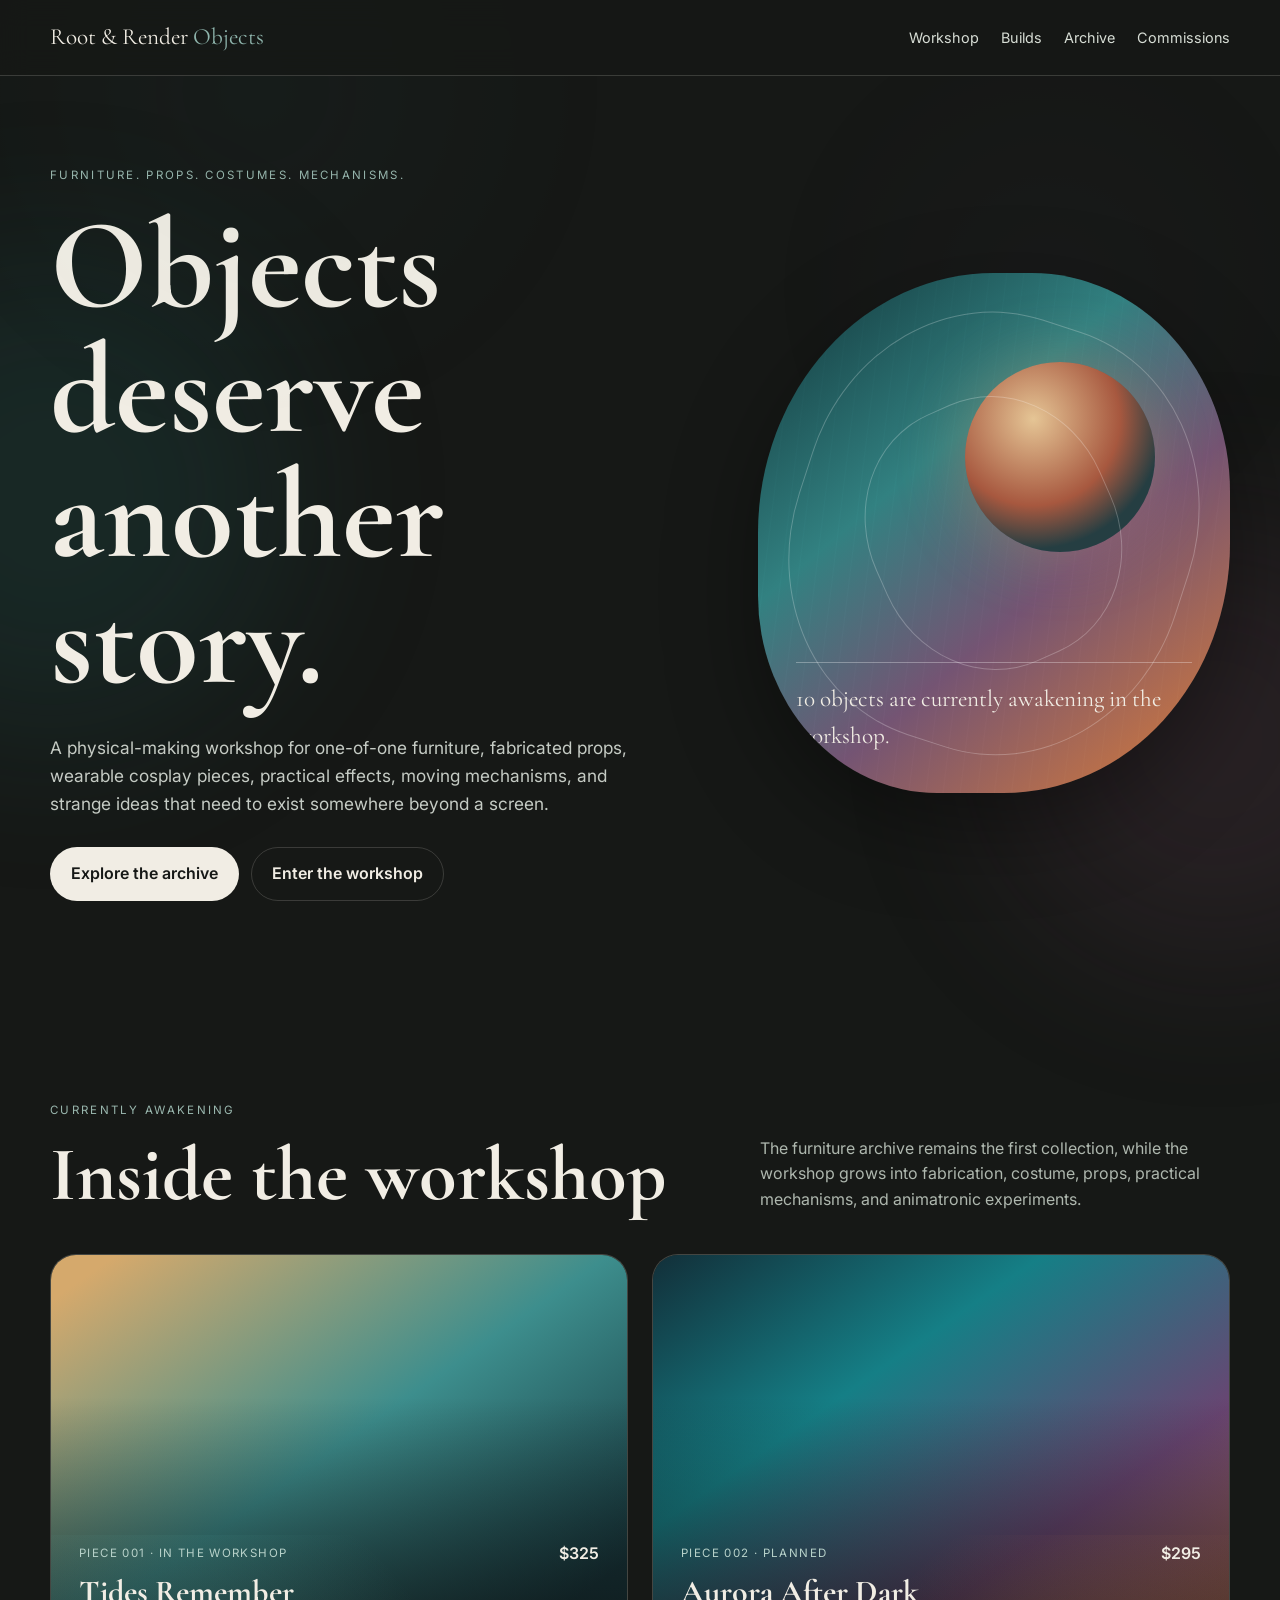
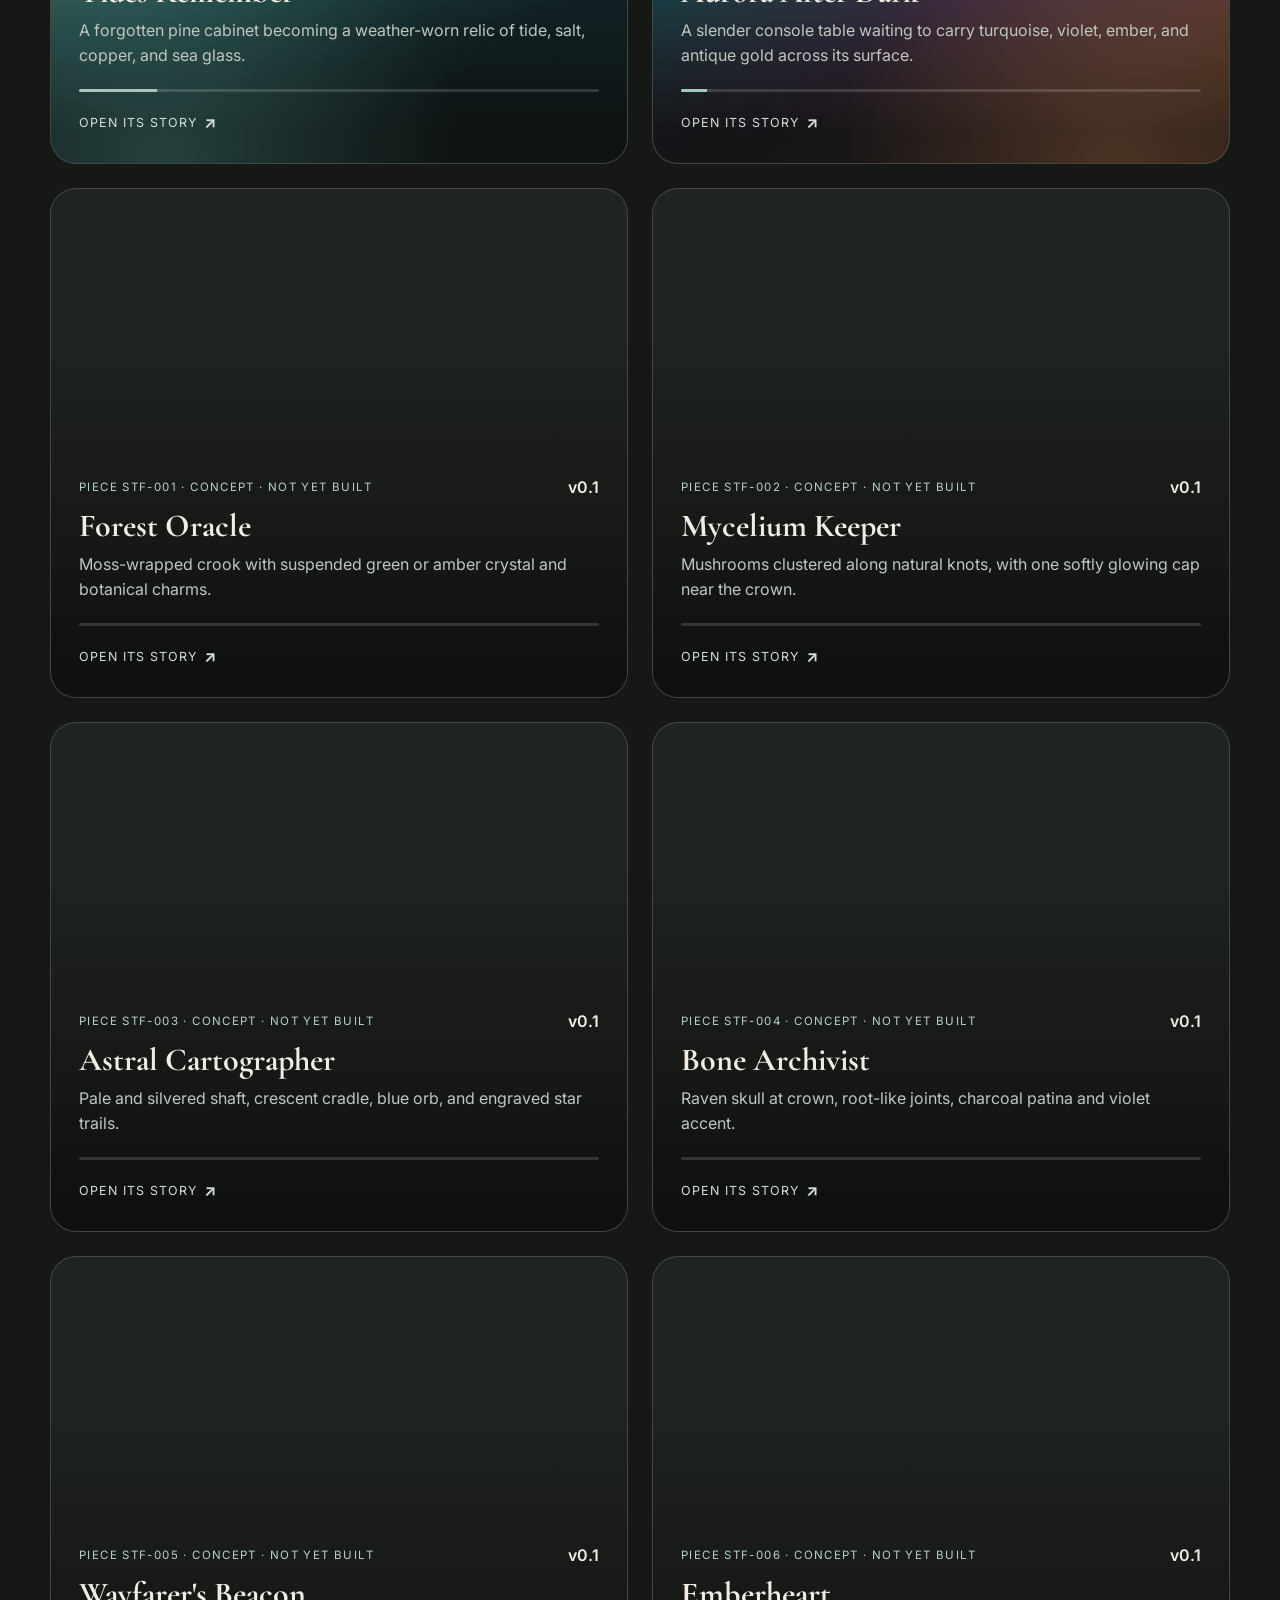
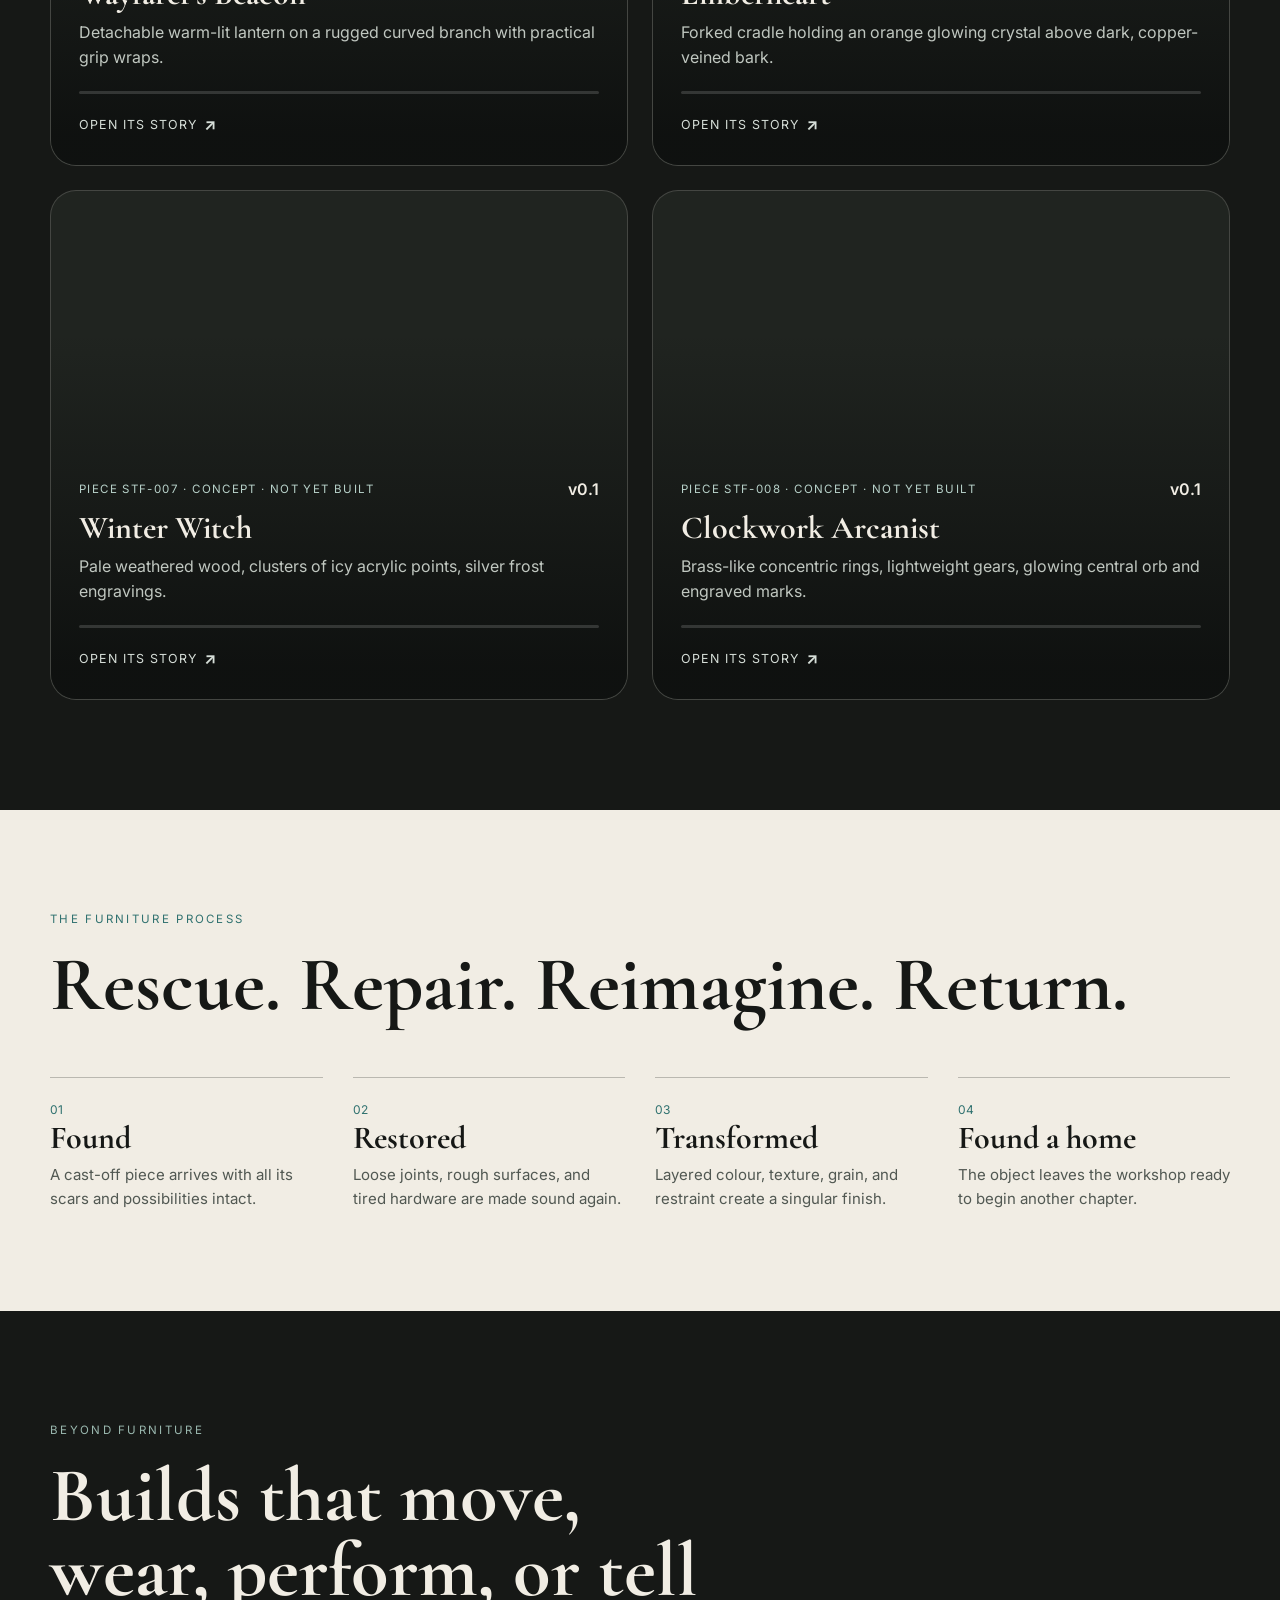
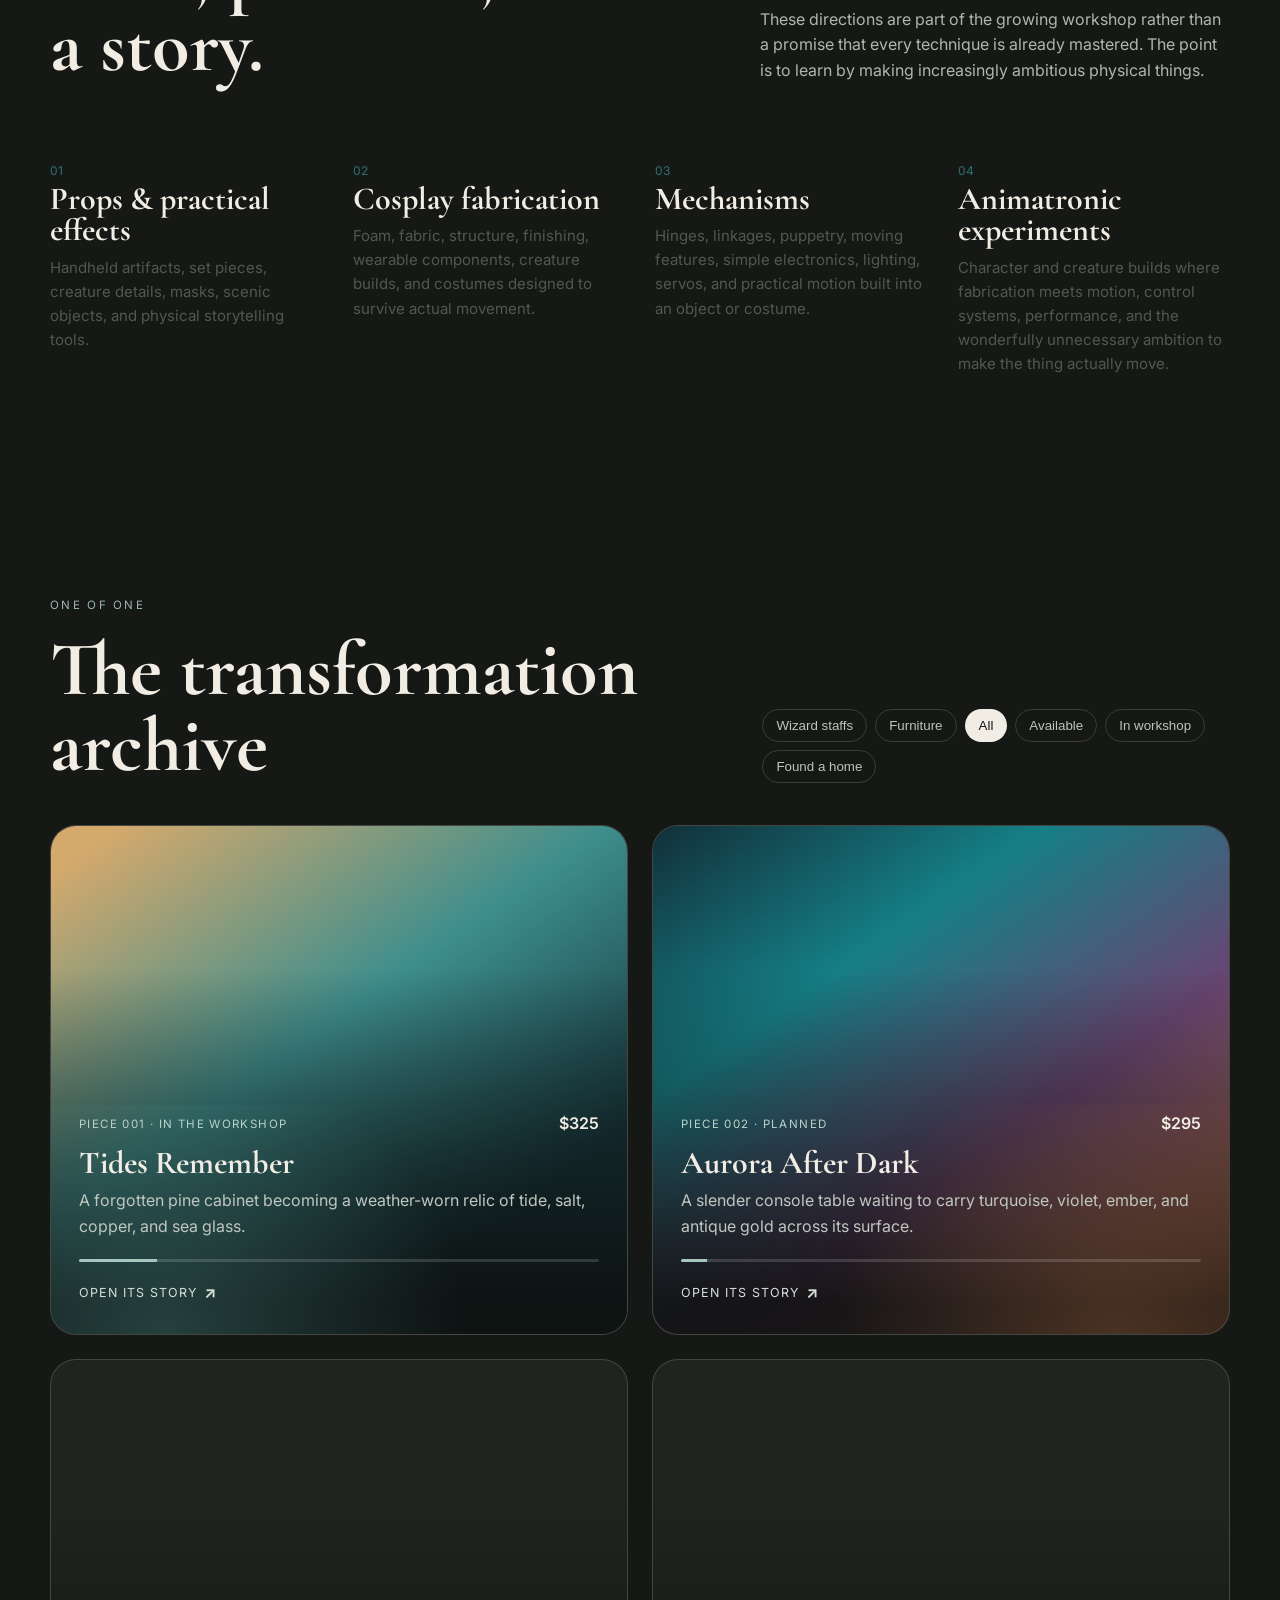
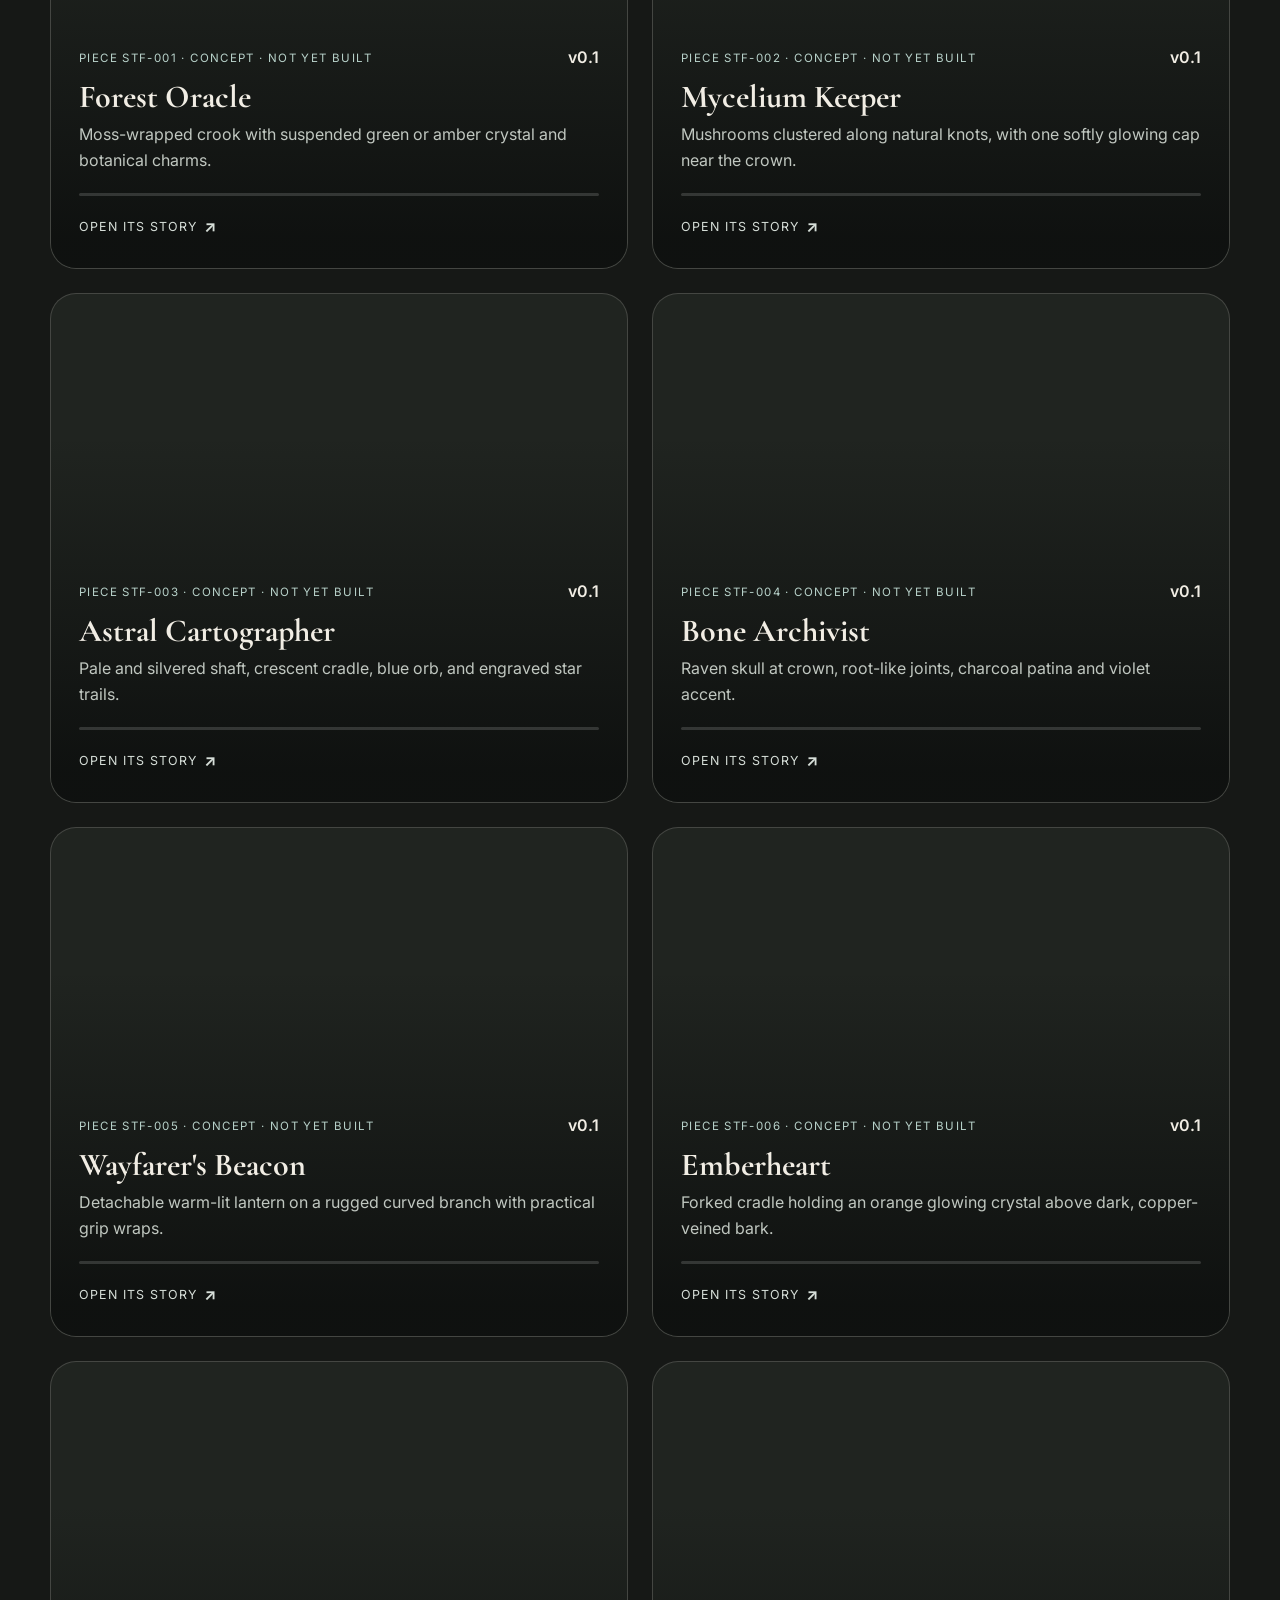
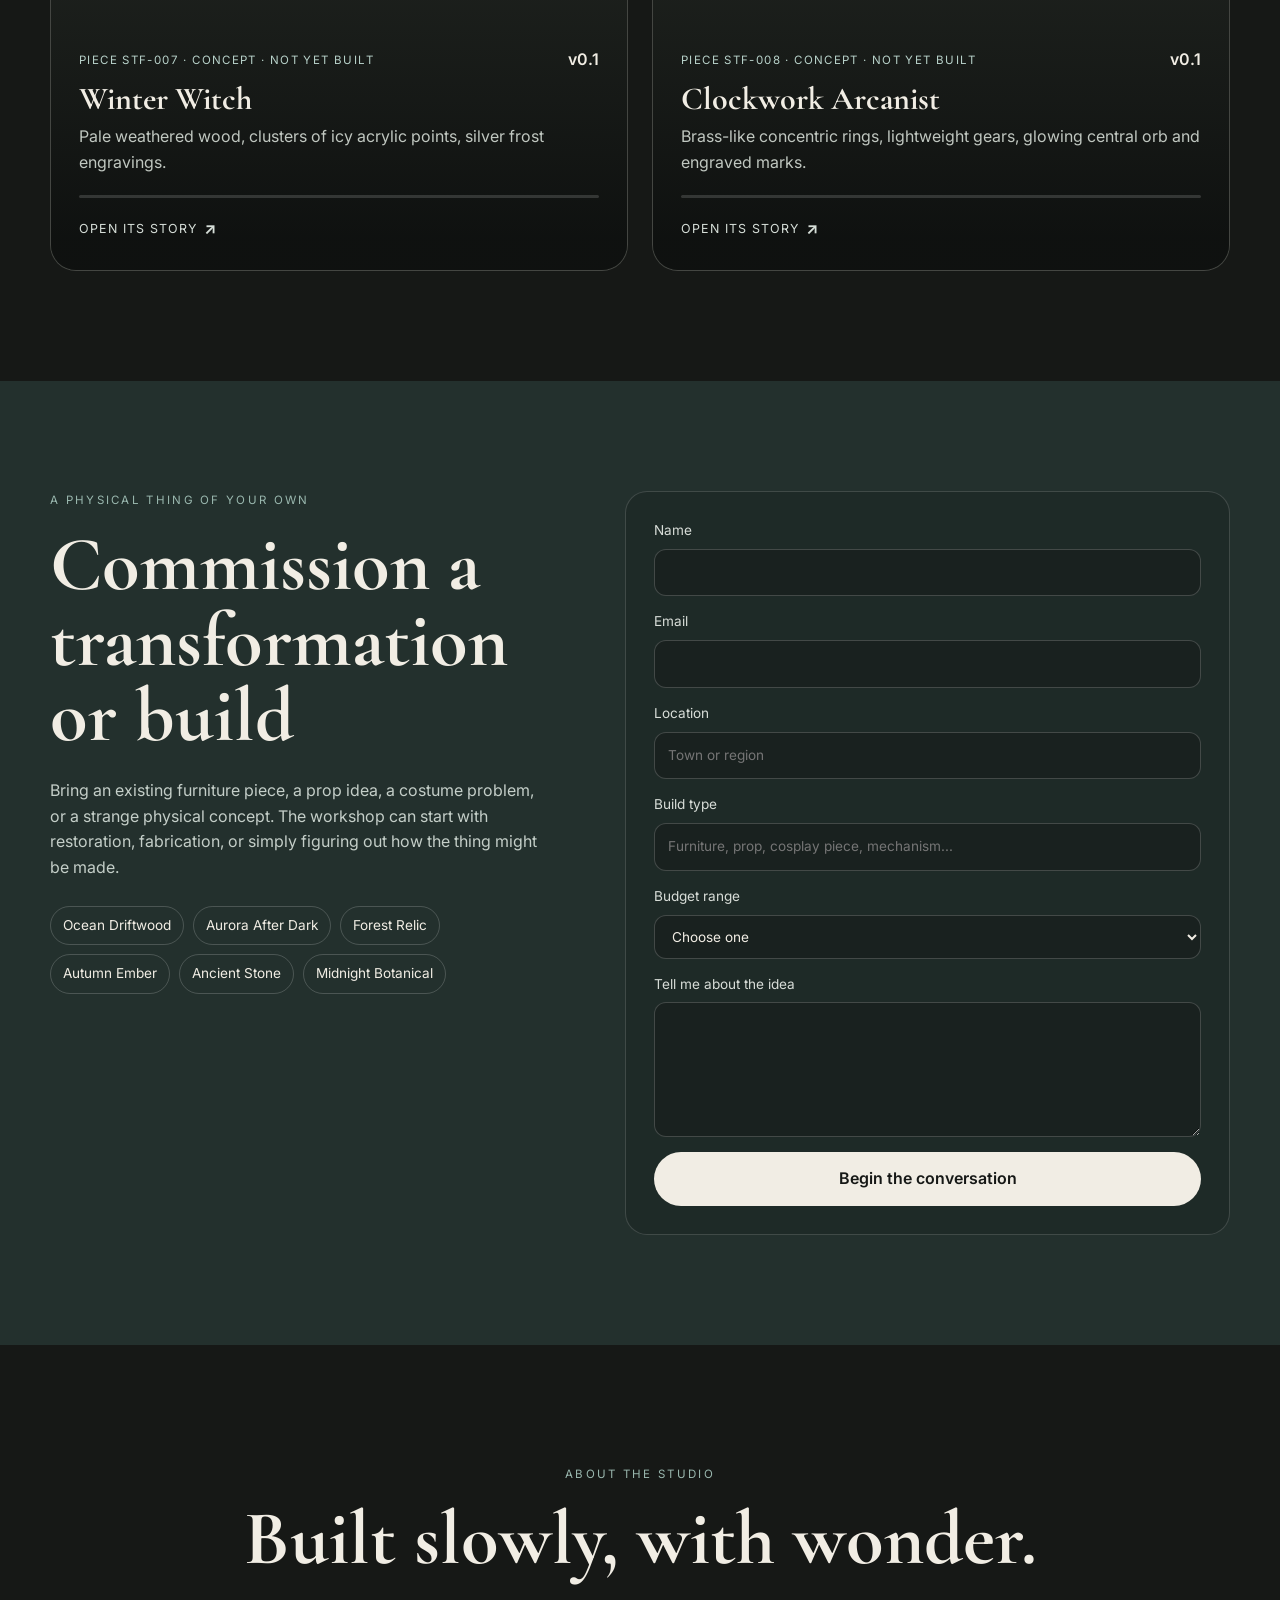
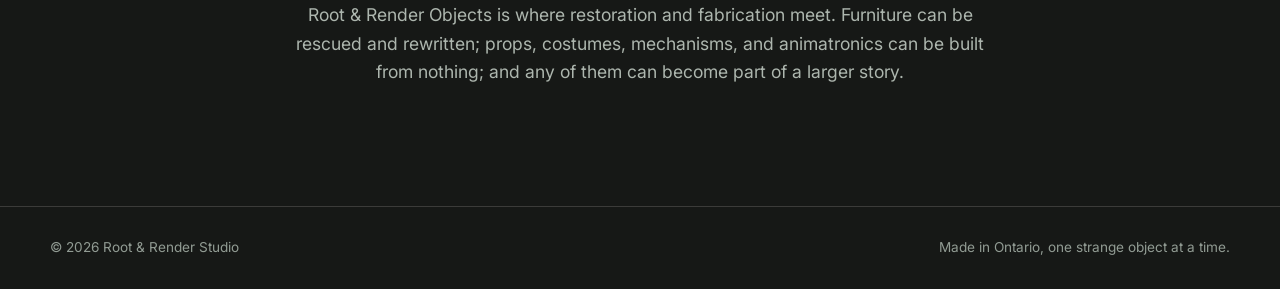
==== commit 7af56650: "Add Staffmaker collection and artifact workshop fields" ====
--- a/index.html
+++ b/index.html
@@ -92,10 +92,12 @@
           <h2>The transformation archive</h2>
         </div>
         <div class="filters" role="group" aria-label="Filter furniture archive">
-          <button class="filter-button is-active" data-filter="all">All</button>
-          <button class="filter-button" data-filter="available">Available</button>
-          <button class="filter-button" data-filter="in-workshop">In workshop</button>
-          <button class="filter-button" data-filter="found-a-home">Found a home</button>
+          <button class="filter-button" aria-pressed="false" data-filter="staffs">Wizard staffs</button>
+          <button class="filter-button" aria-pressed="false" data-filter="furniture">Furniture</button>
+          <button class="filter-button is-active" aria-pressed="true" data-filter="all">All</button>
+          <button class="filter-button" aria-pressed="false" data-filter="available">Available</button>
+          <button class="filter-button" aria-pressed="false" data-filter="in-workshop">In workshop</button>
+          <button class="filter-button" aria-pressed="false" data-filter="found-a-home">Found a home</button>
         </div>
       </div>
       <div id="archive-grid" class="piece-grid"></div>
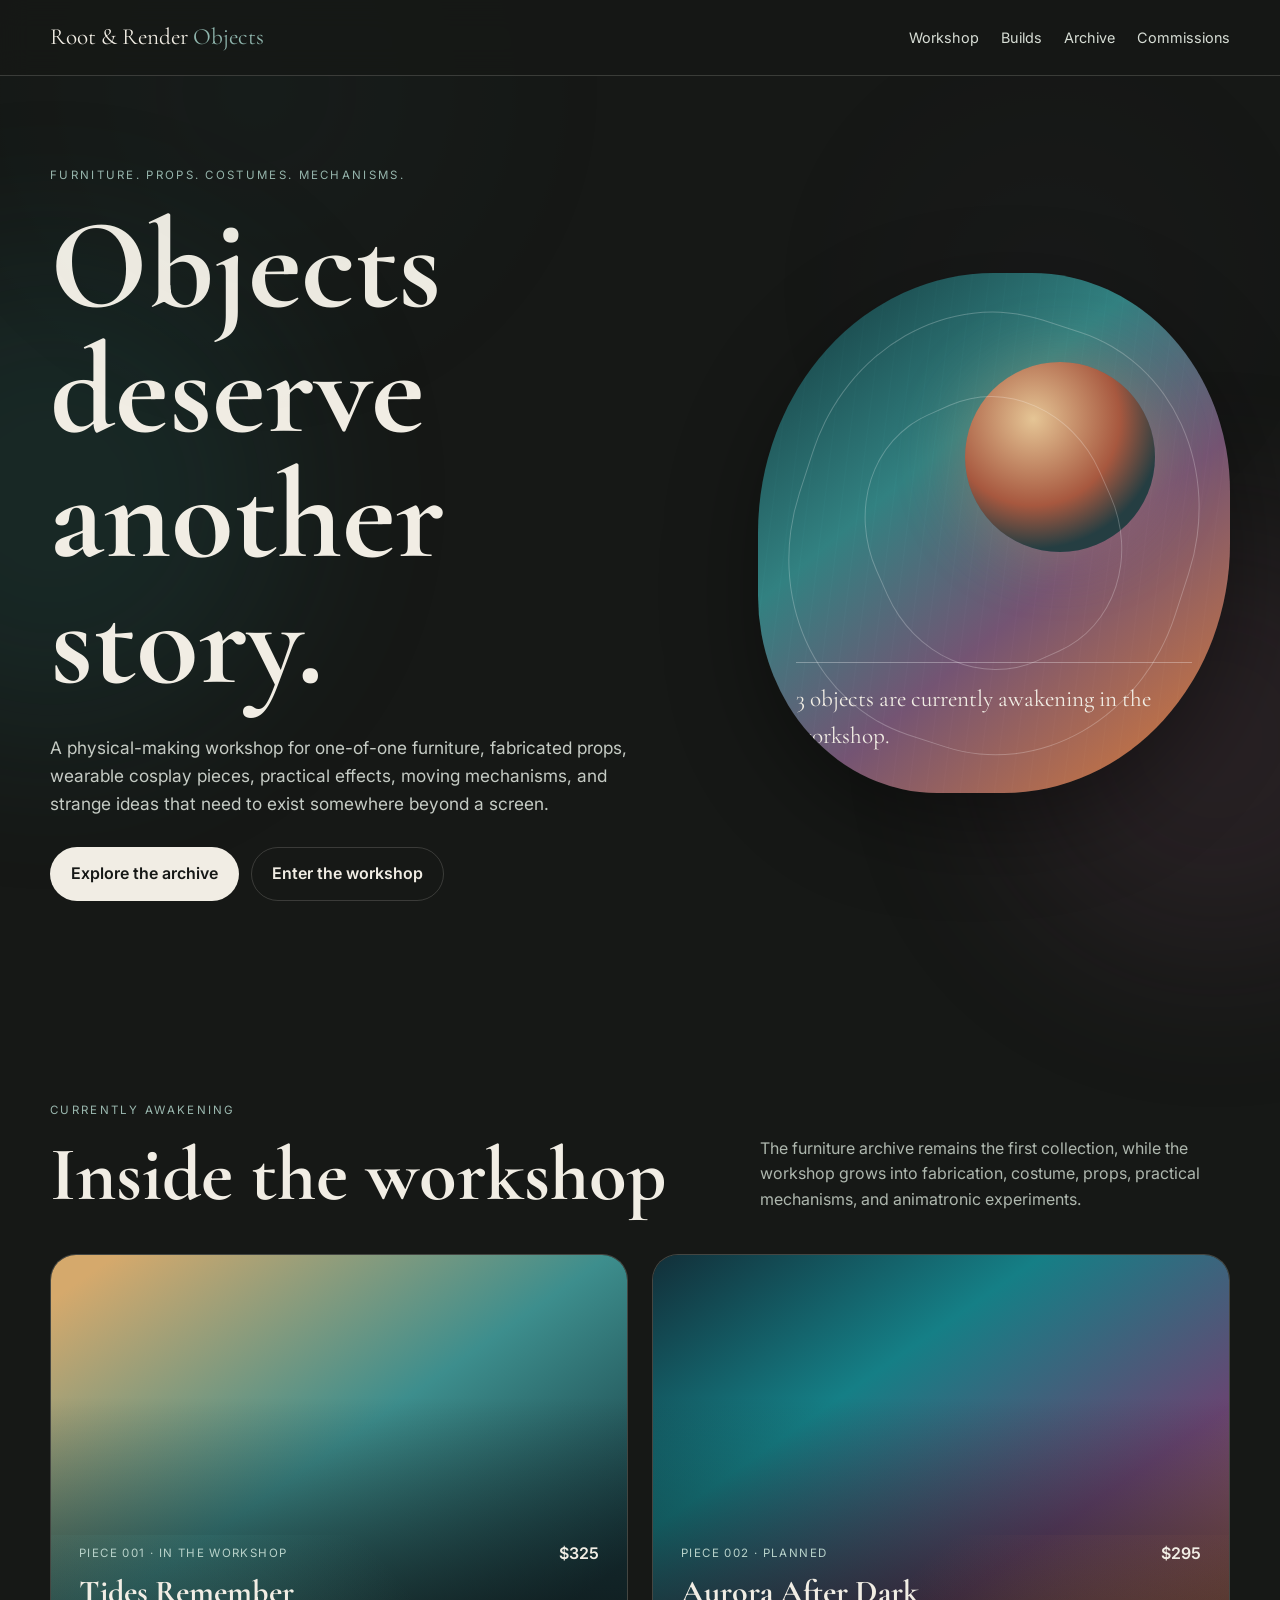
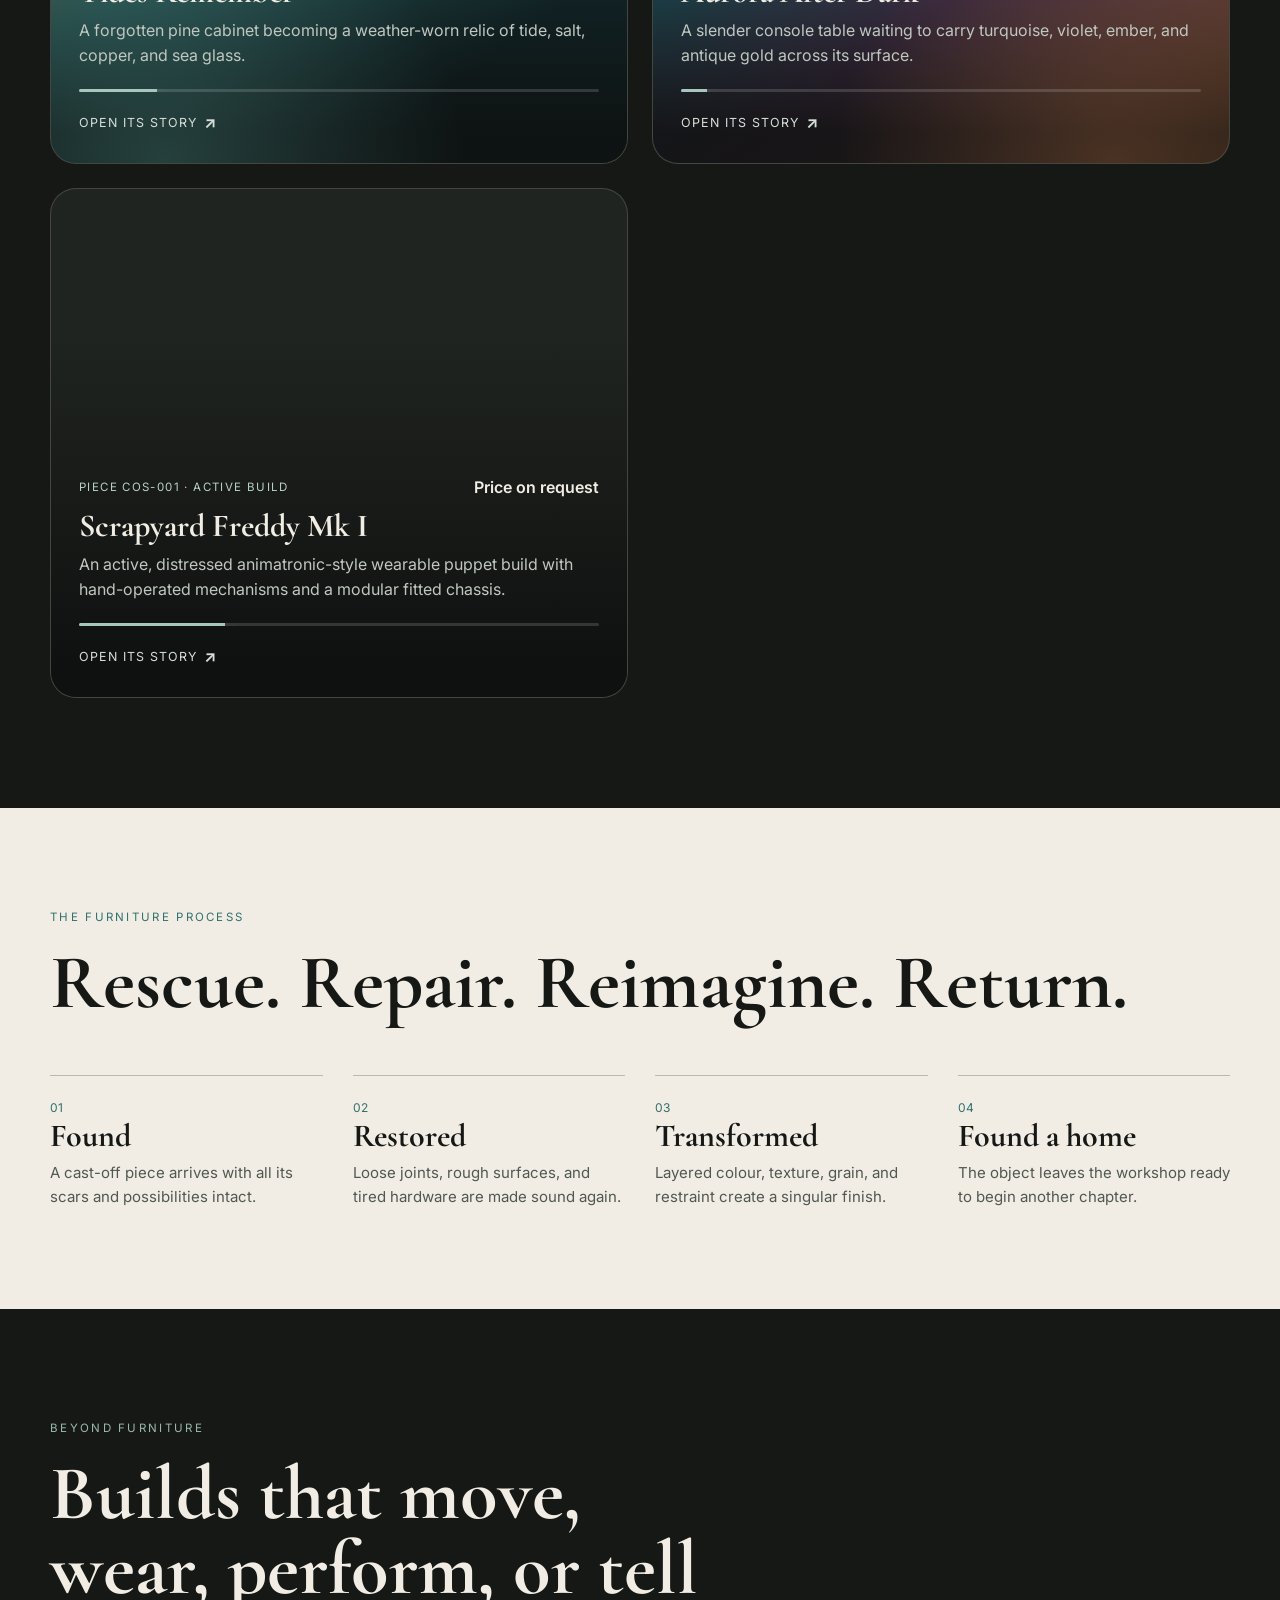
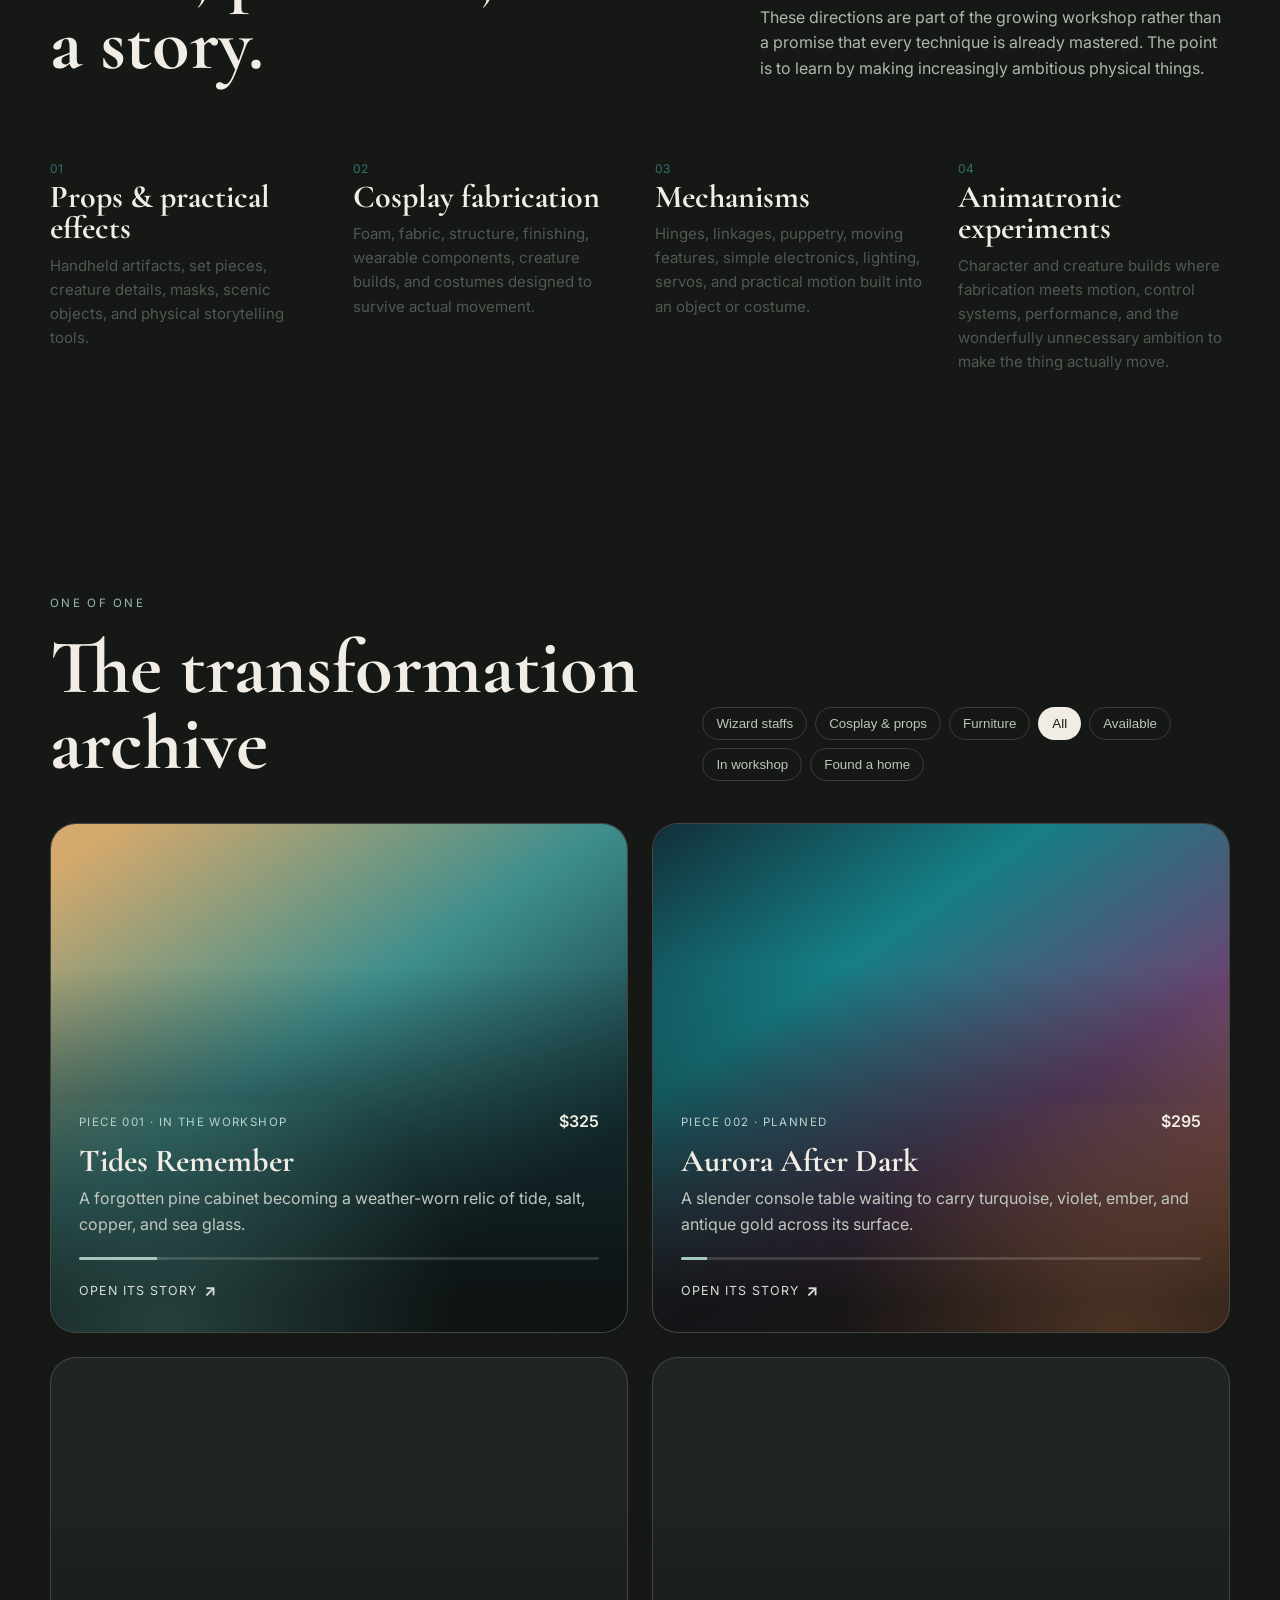
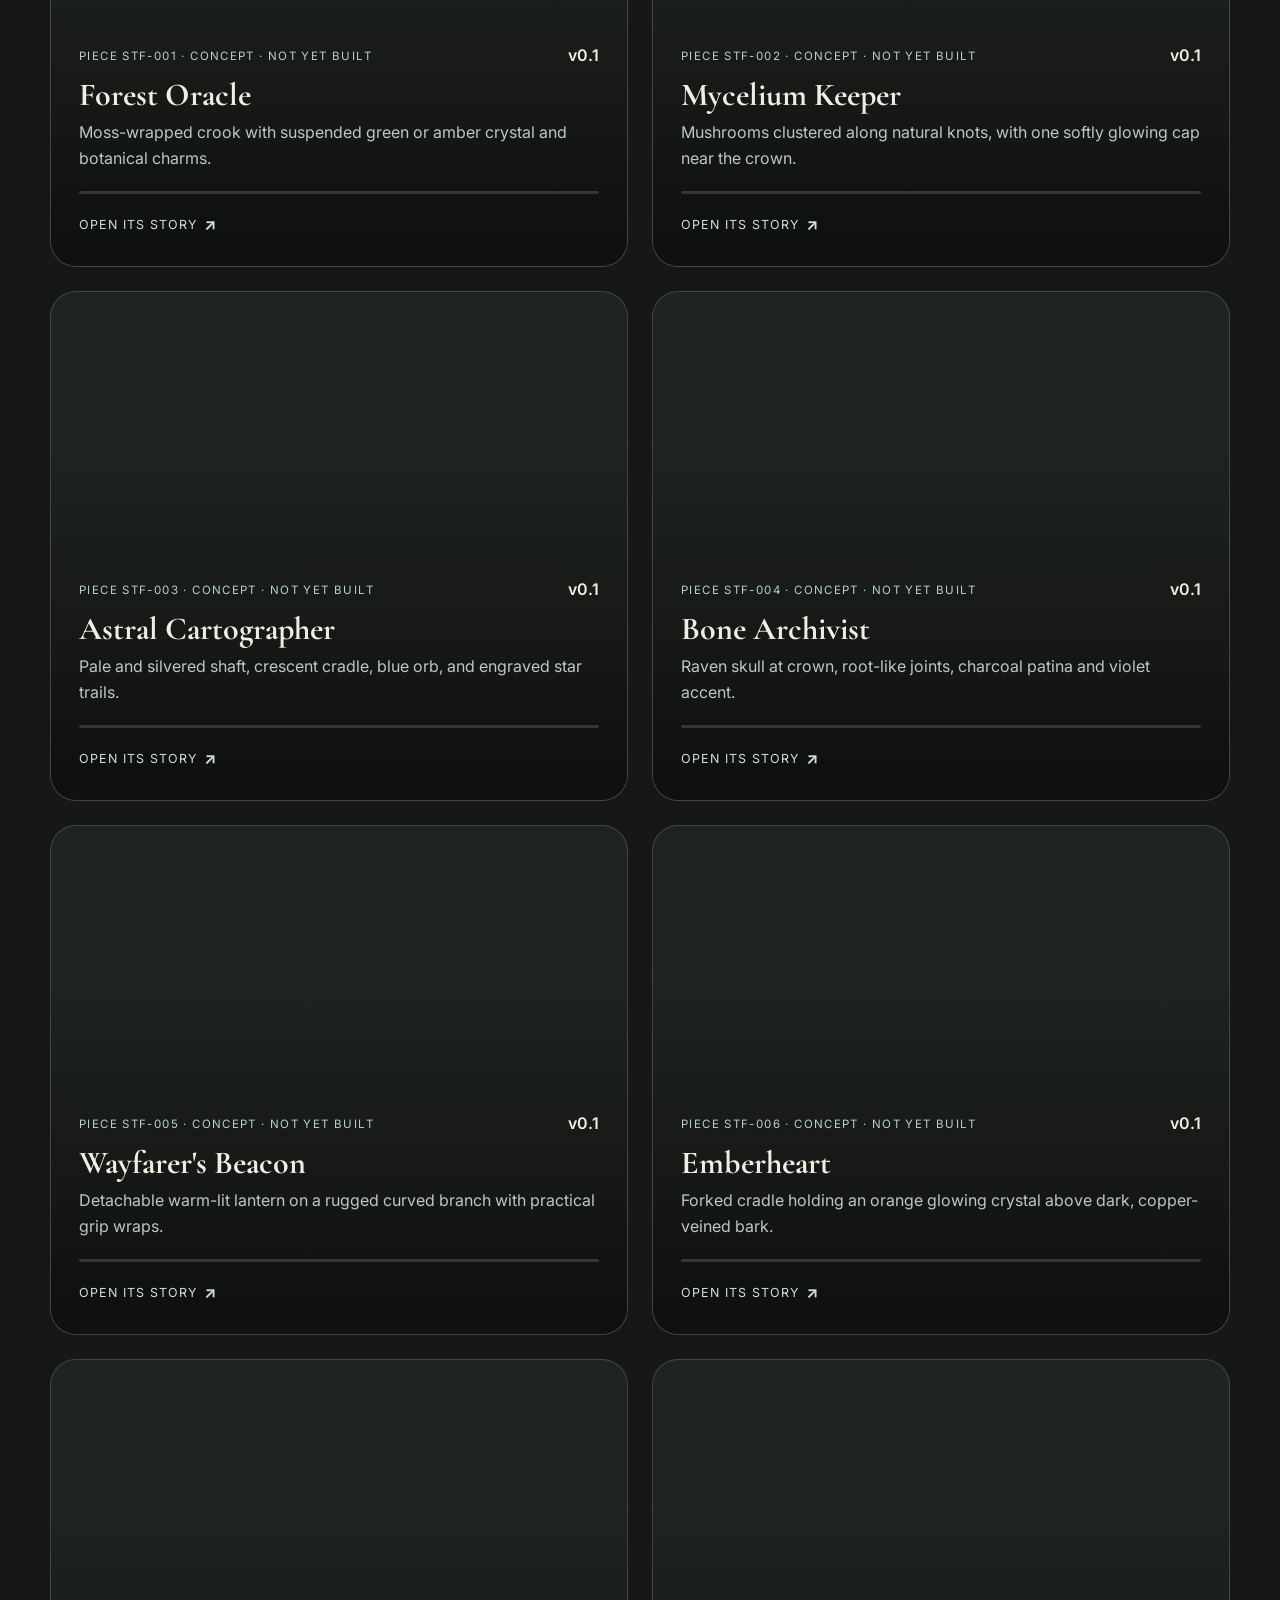
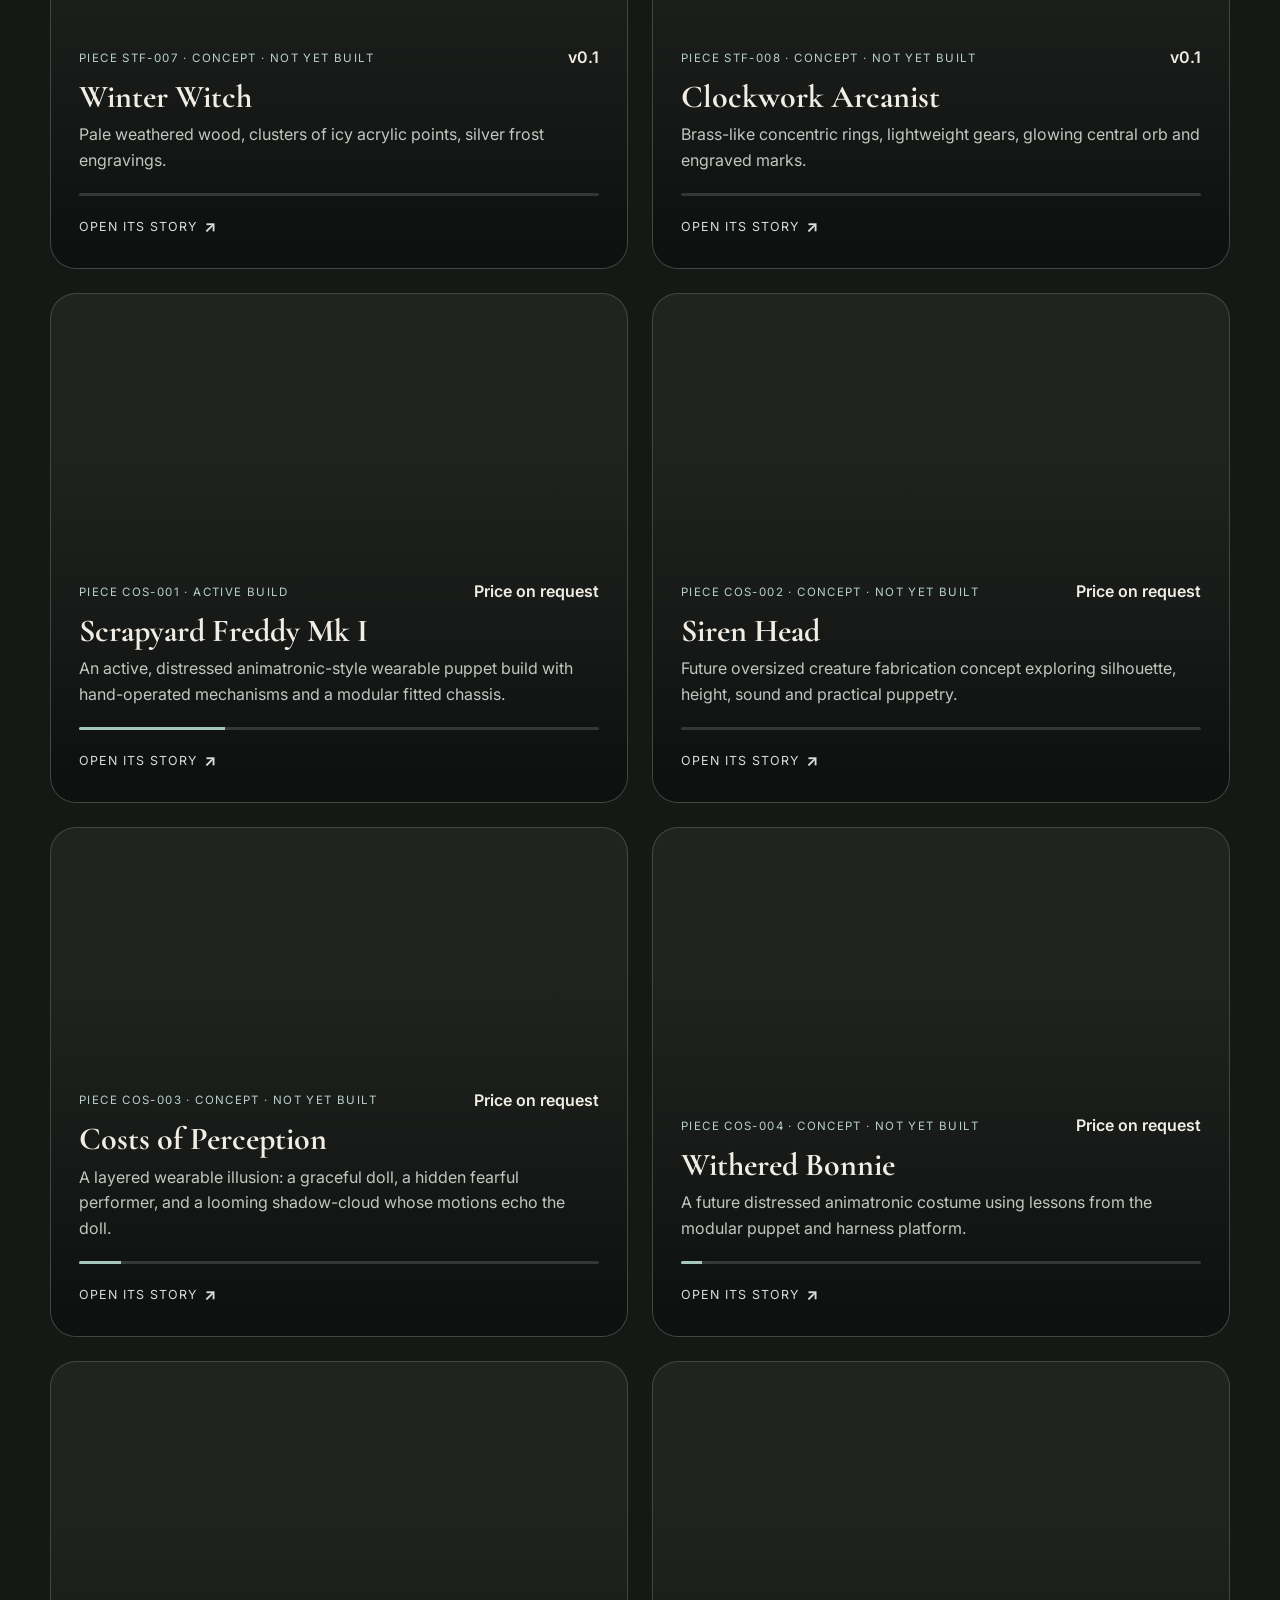
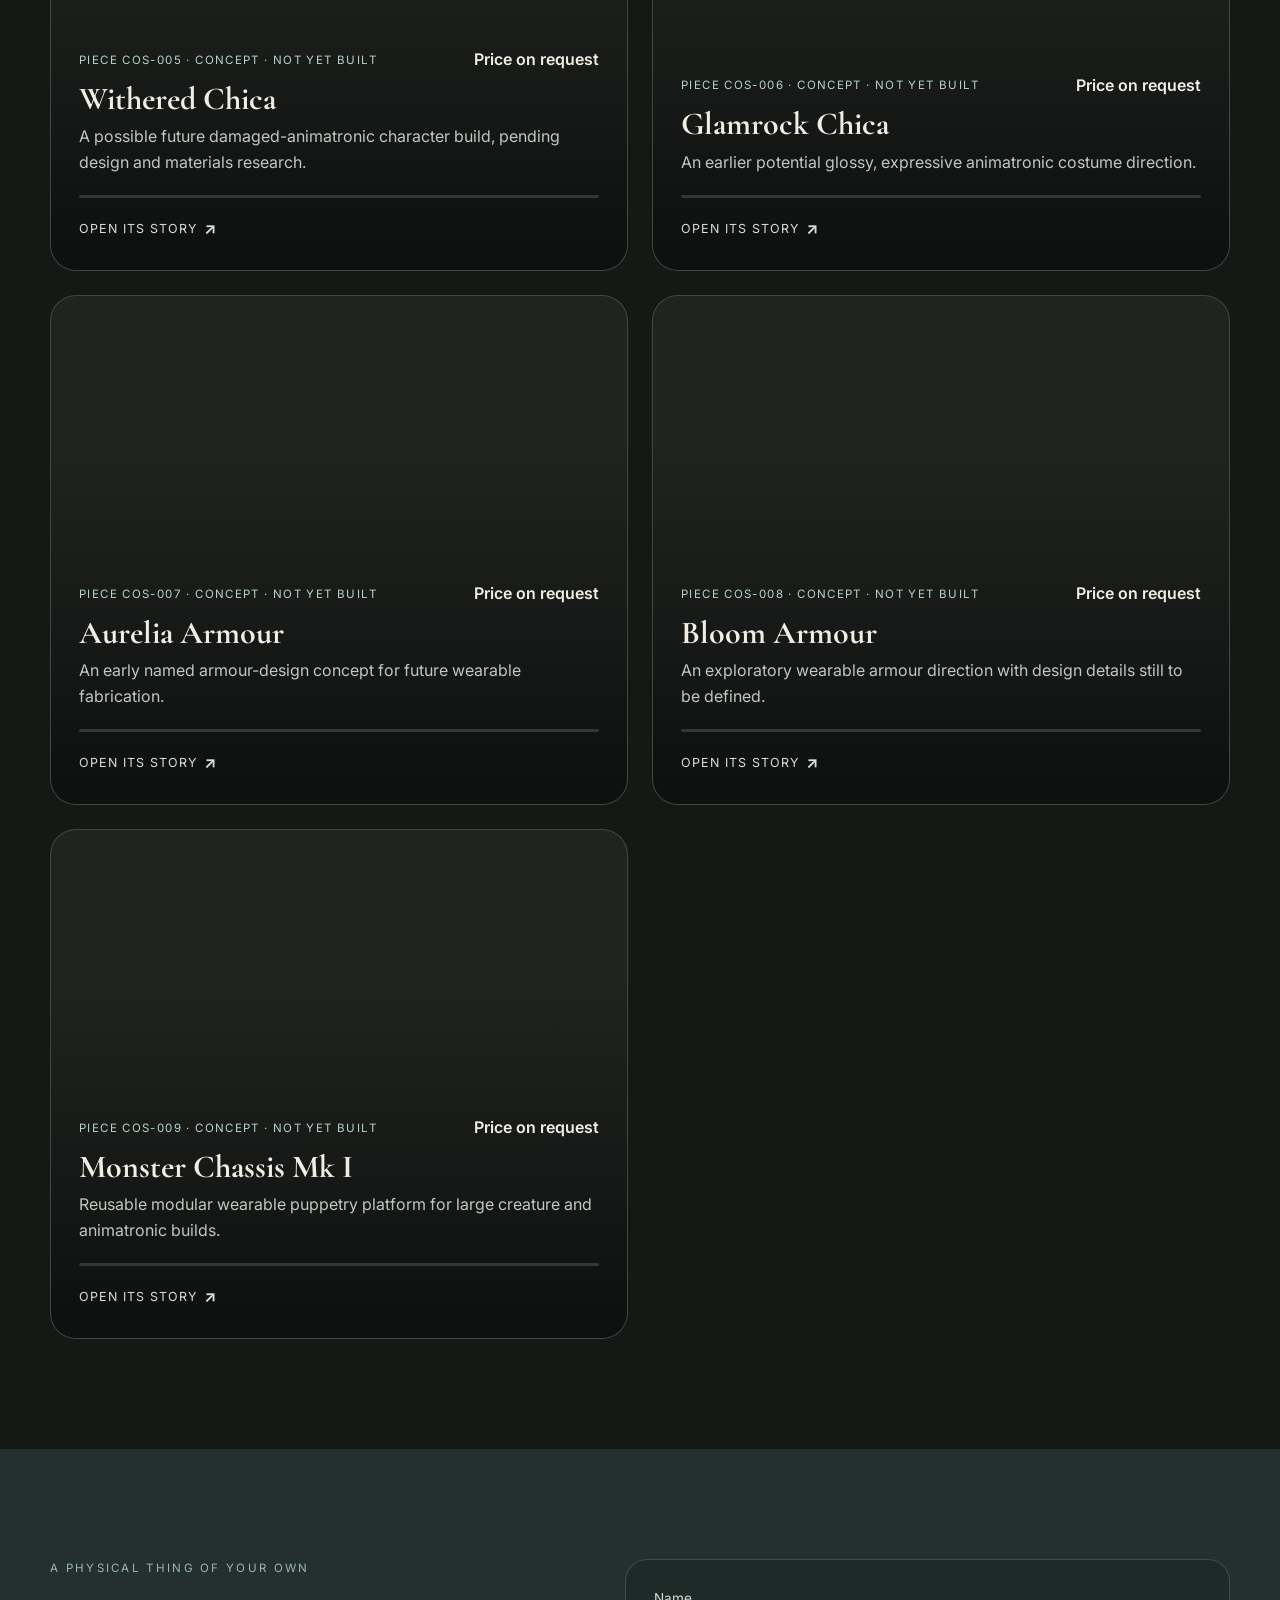
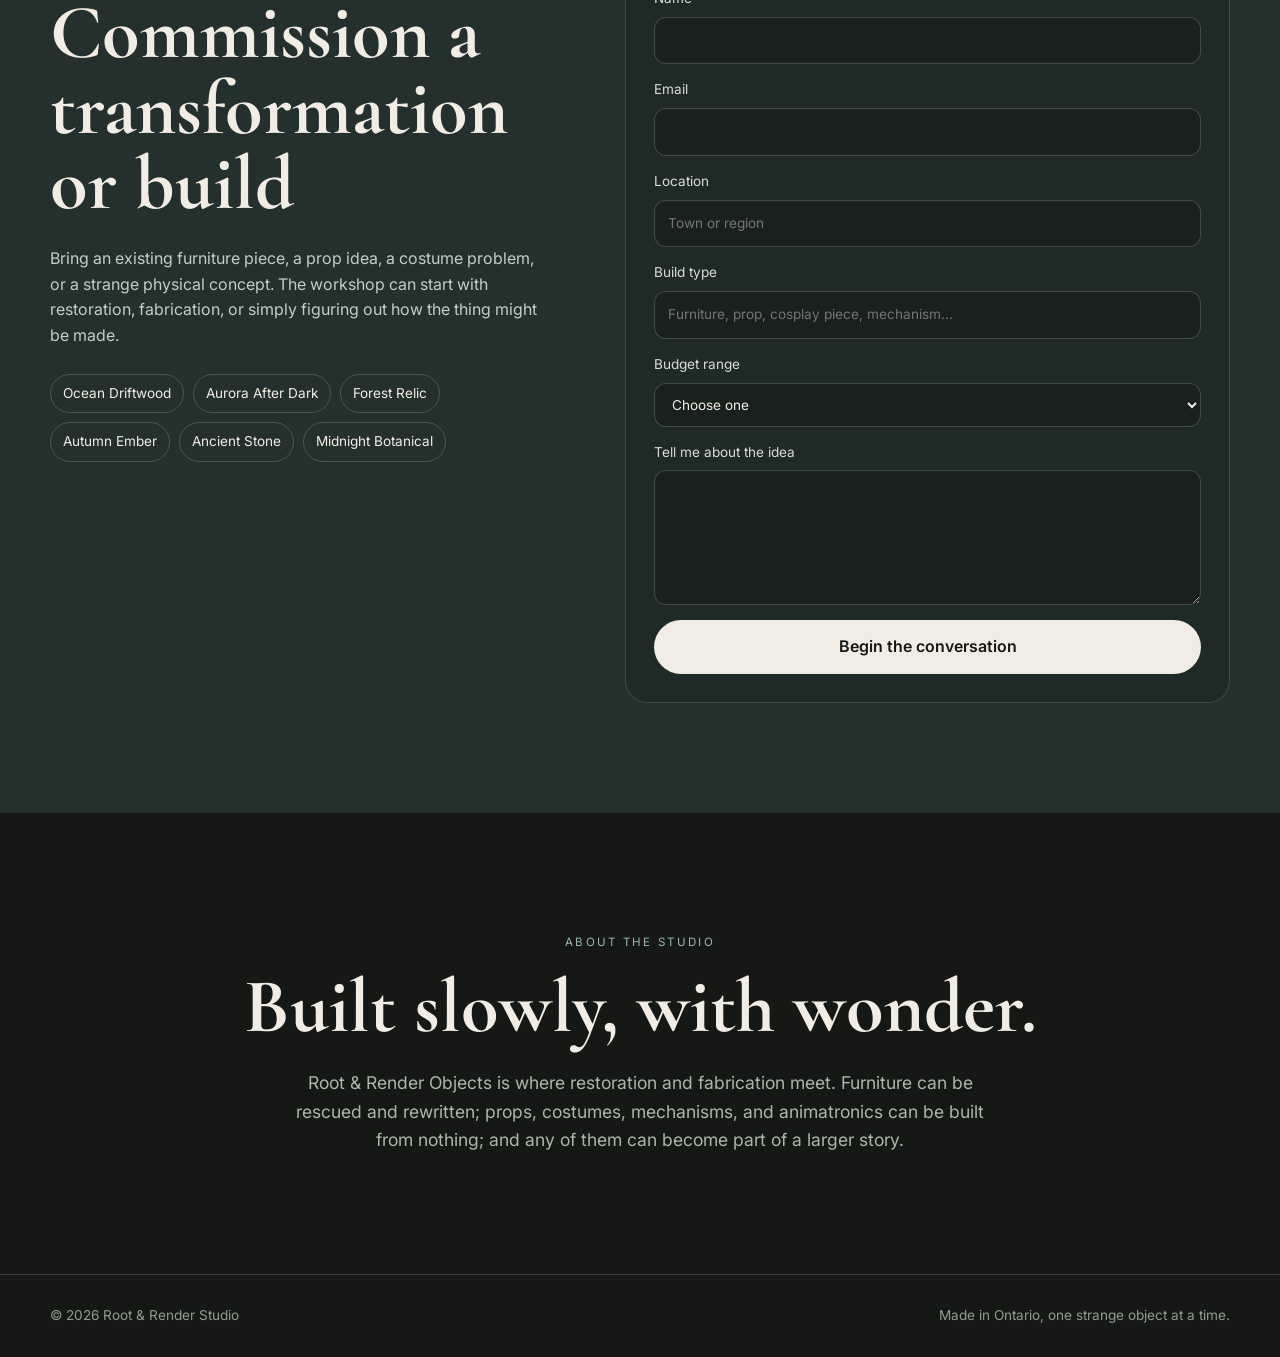
==== commit 1e9e6bbe: "Cross-link prop collections and expose cosplay archives" ====
--- a/index.html
+++ b/index.html
@@ -93,6 +93,7 @@
         </div>
         <div class="filters" role="group" aria-label="Filter furniture archive">
           <button class="filter-button" aria-pressed="false" data-filter="staffs">Wizard staffs</button>
+          <button class="filter-button" aria-pressed="false" data-filter="cosplay">Cosplay &amp; props</button>
           <button class="filter-button" aria-pressed="false" data-filter="furniture">Furniture</button>
           <button class="filter-button is-active" aria-pressed="true" data-filter="all">All</button>
           <button class="filter-button" aria-pressed="false" data-filter="available">Available</button>
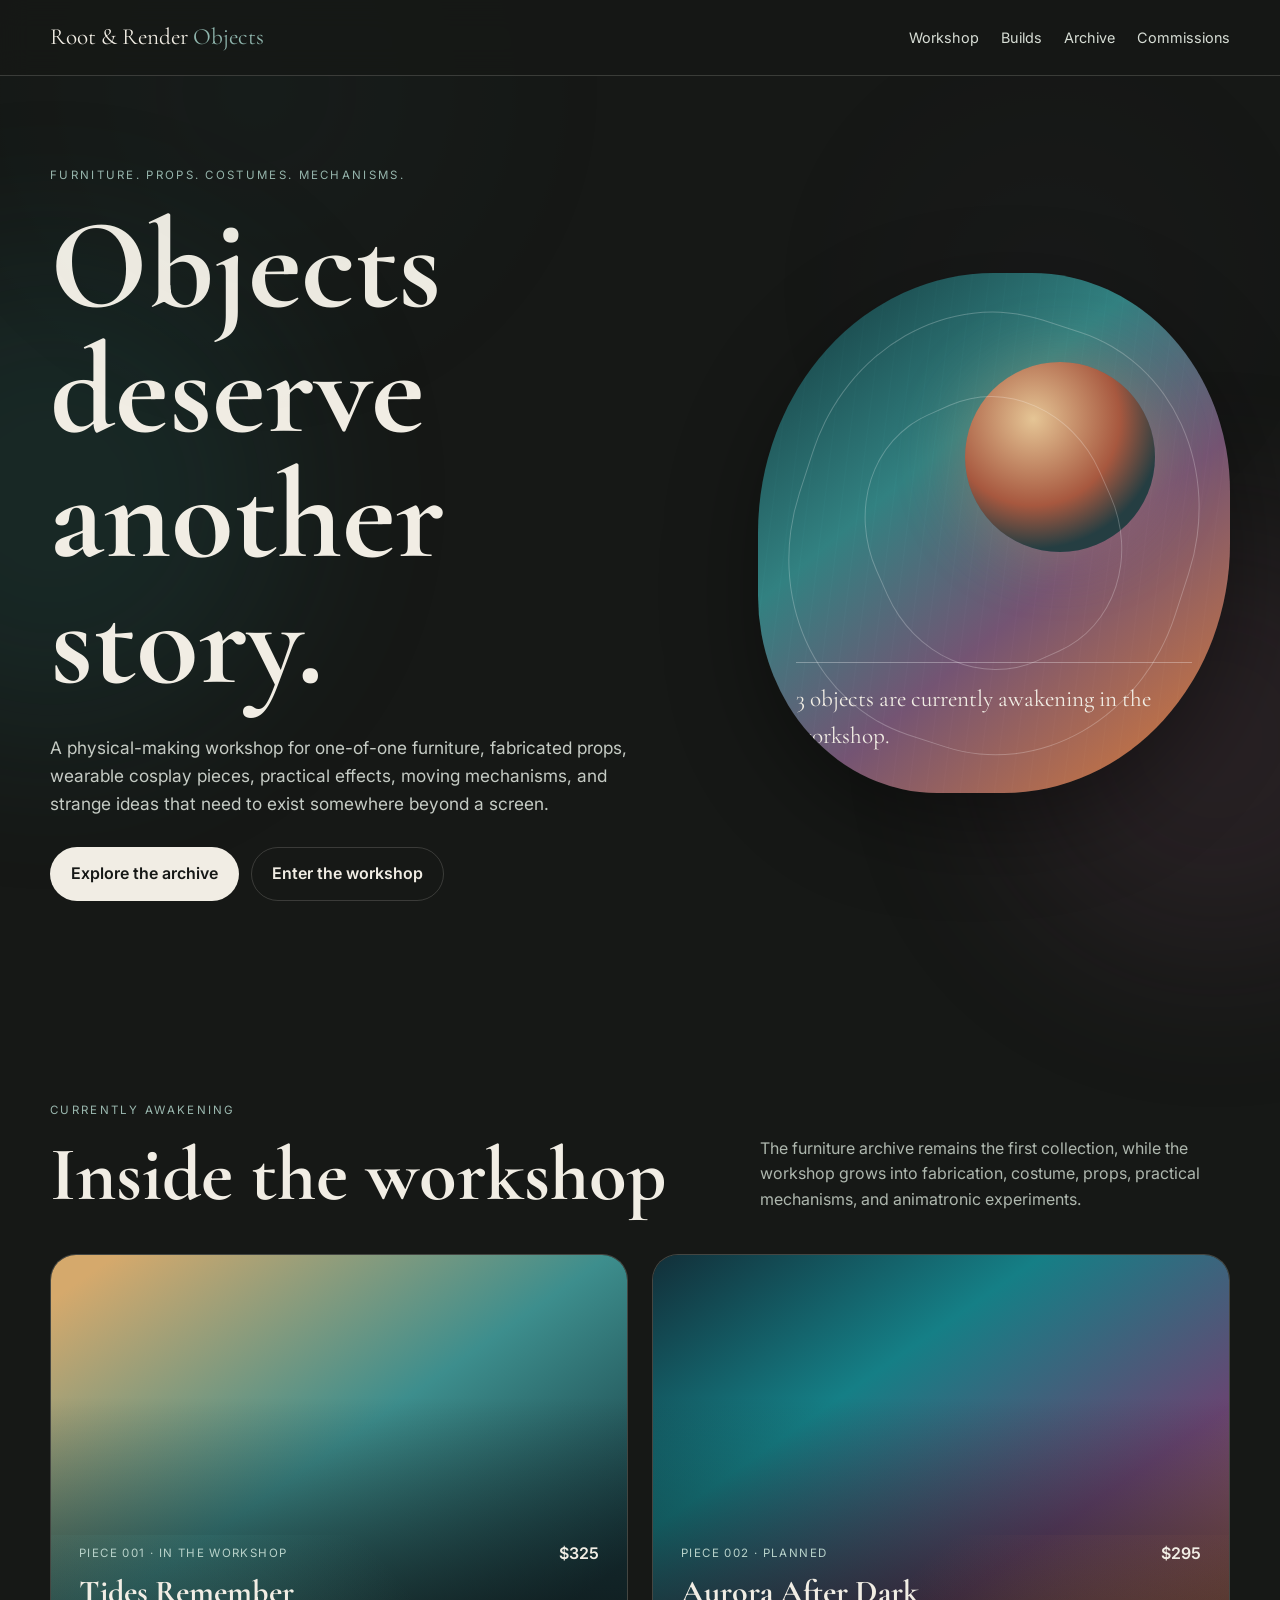
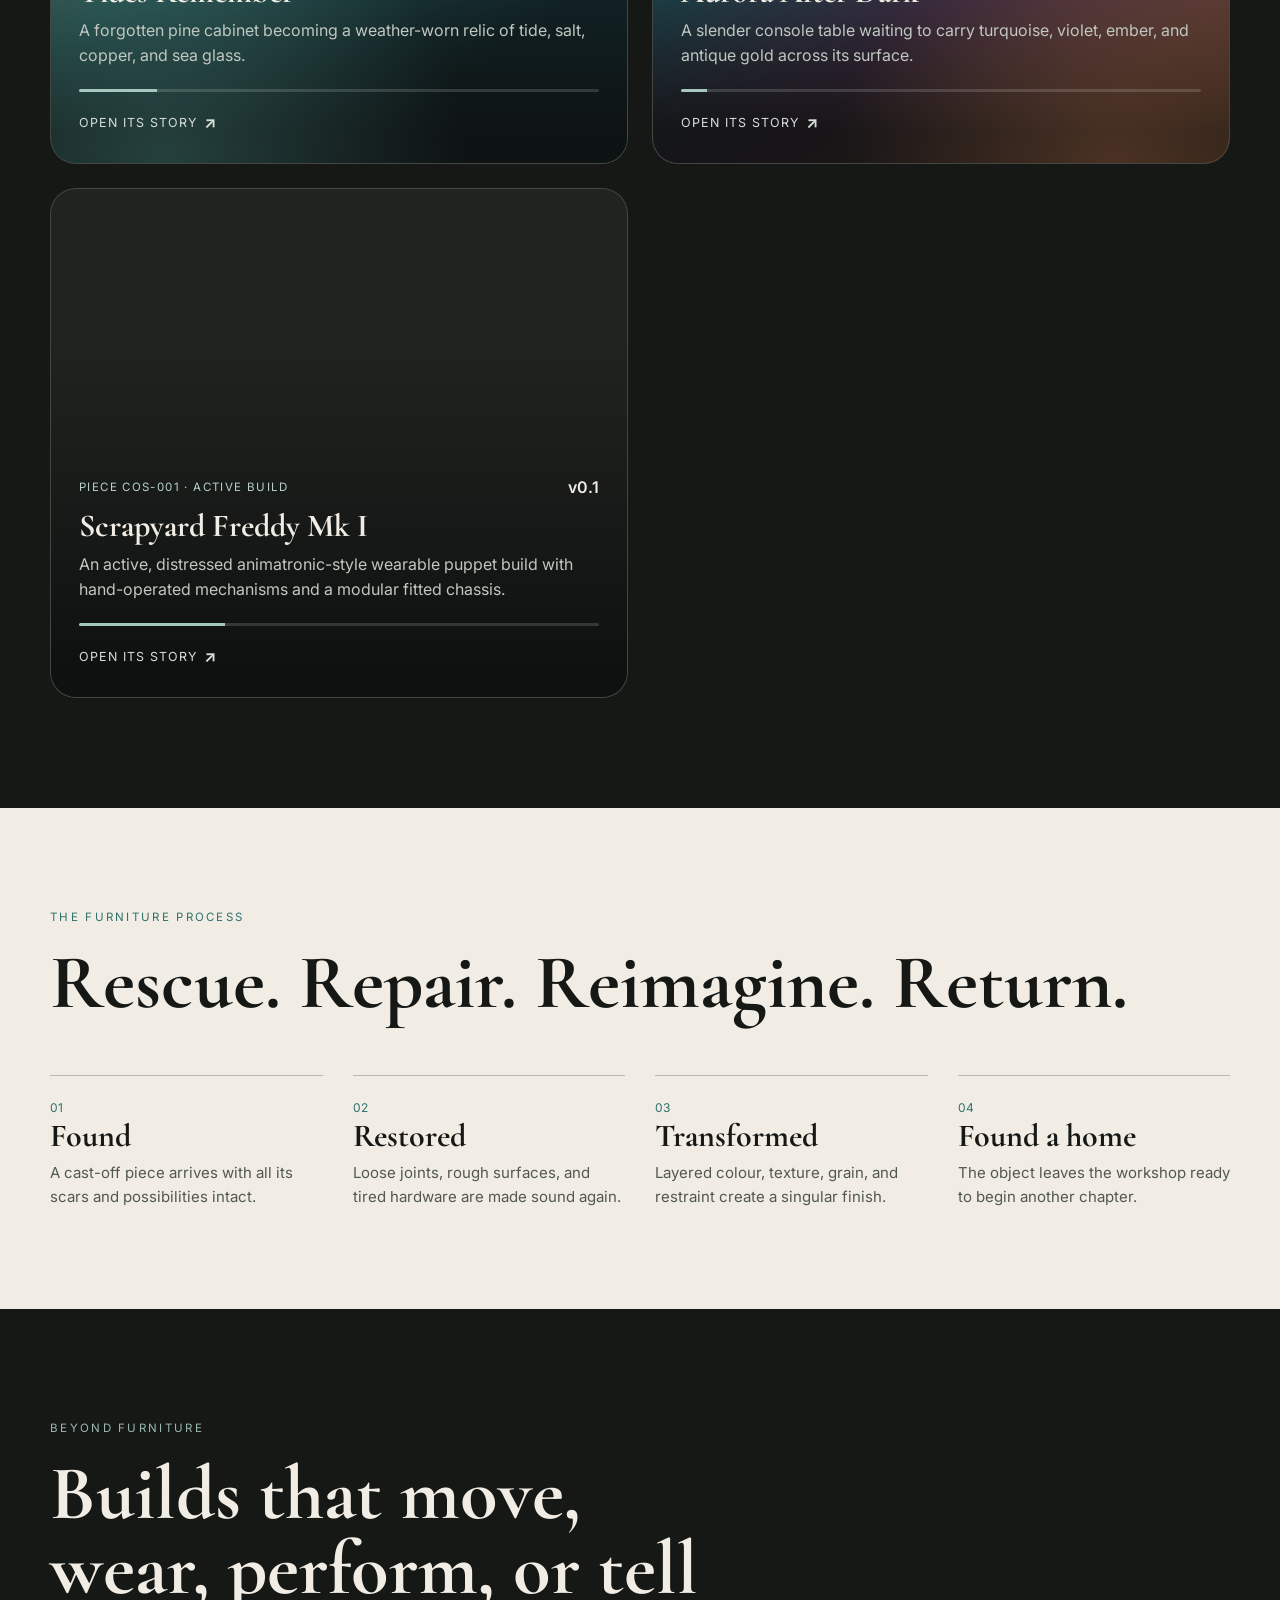
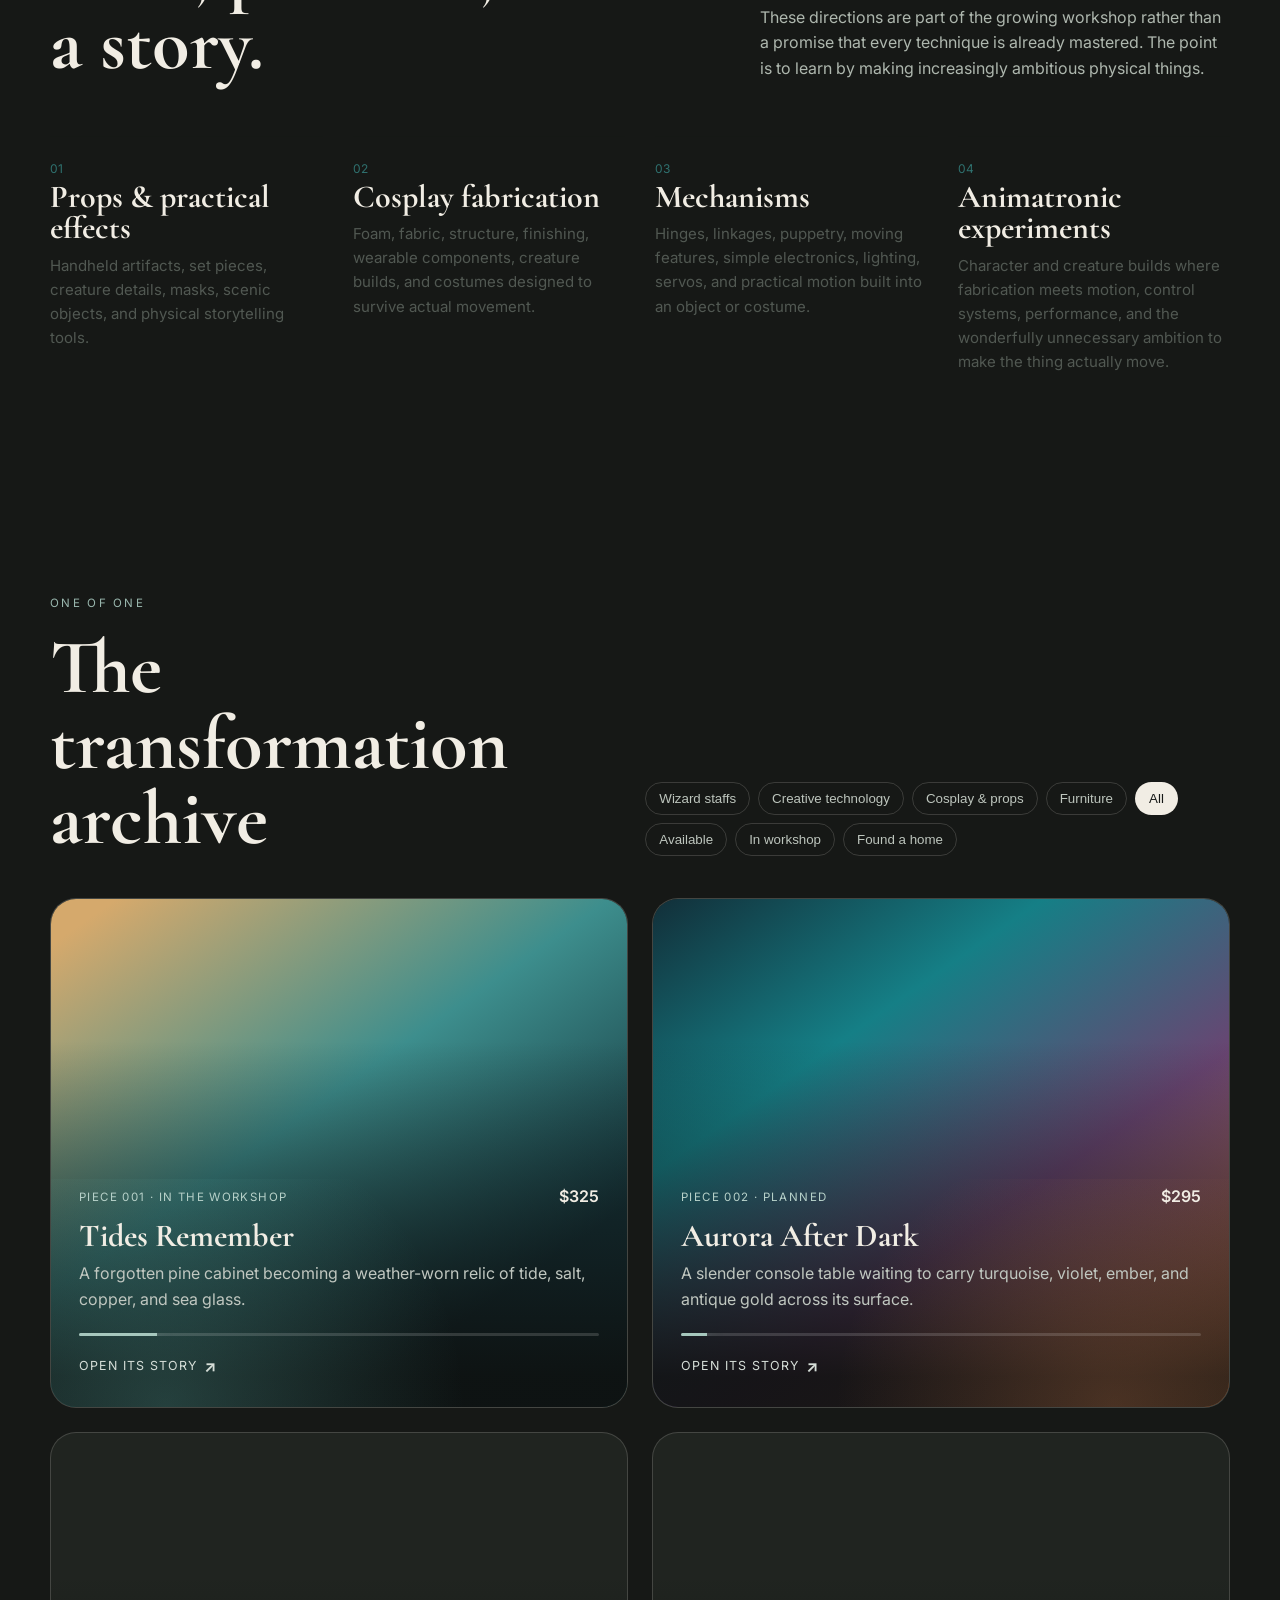
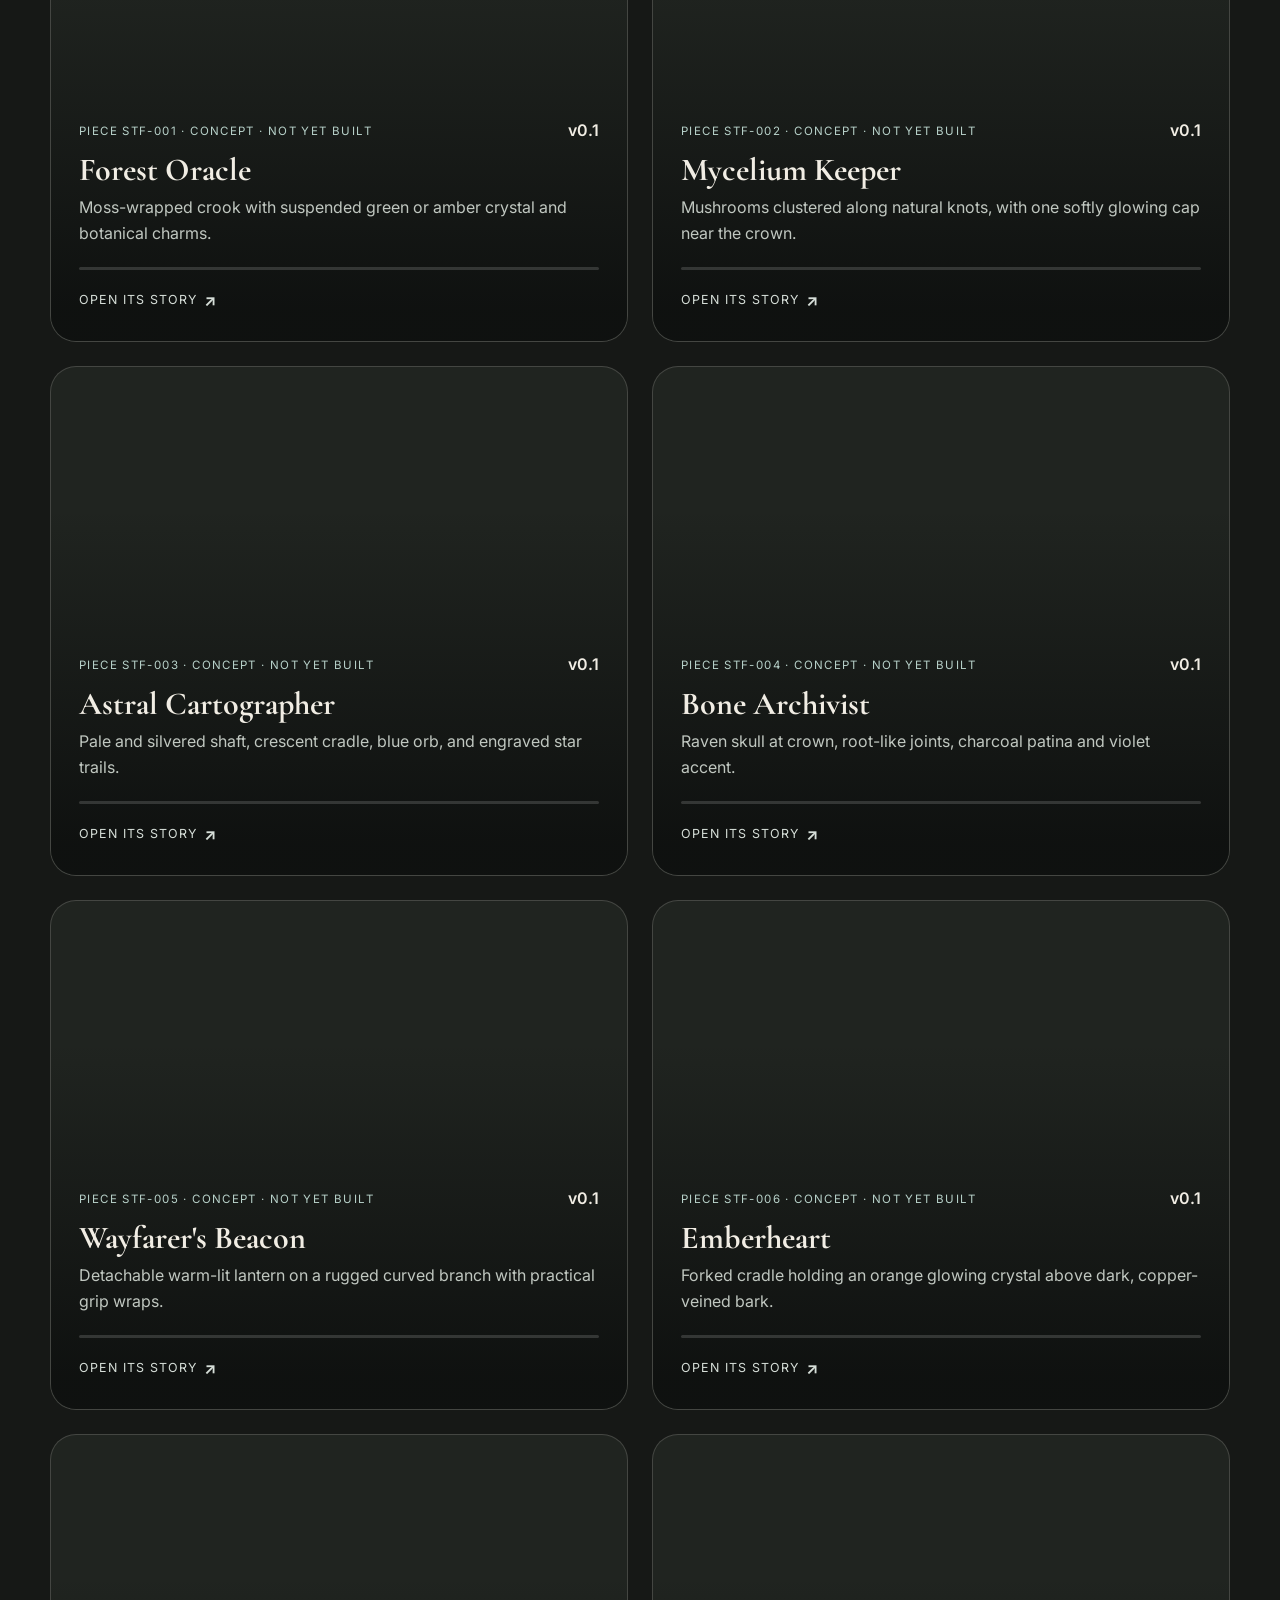
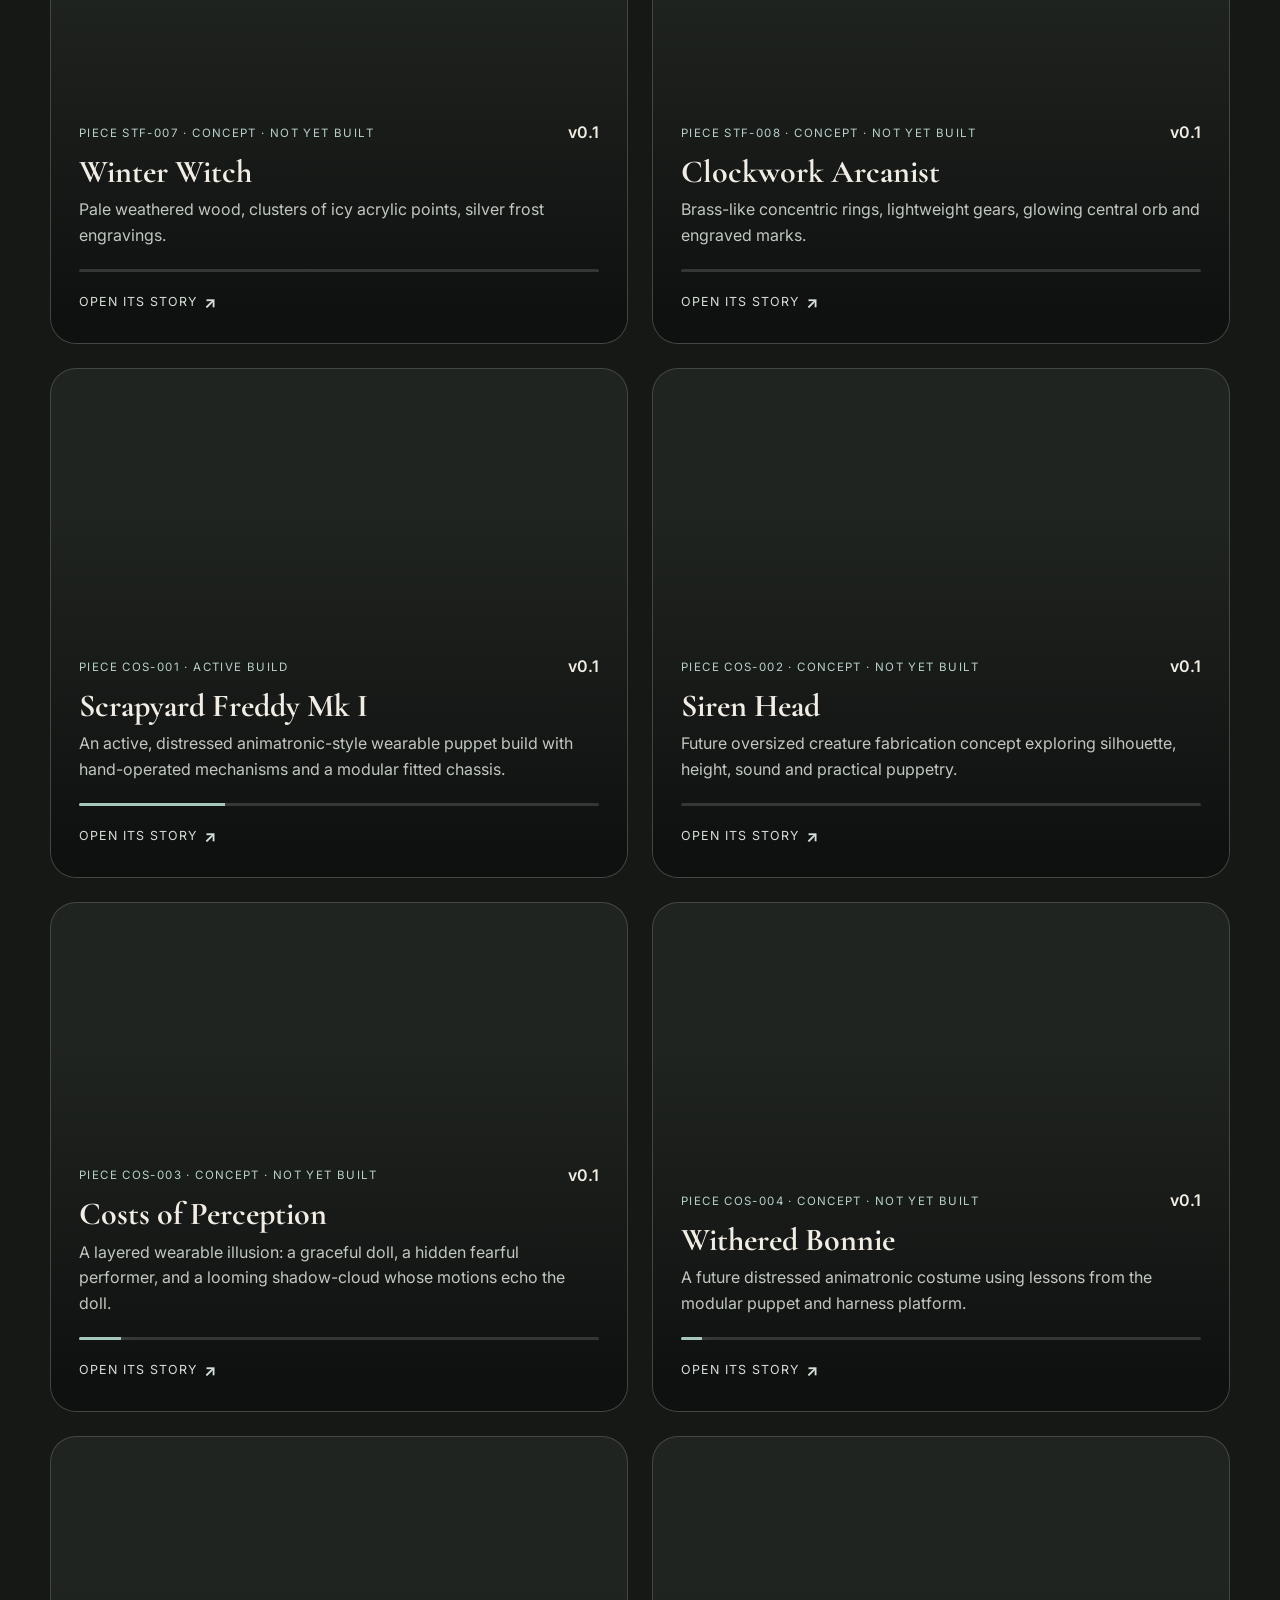
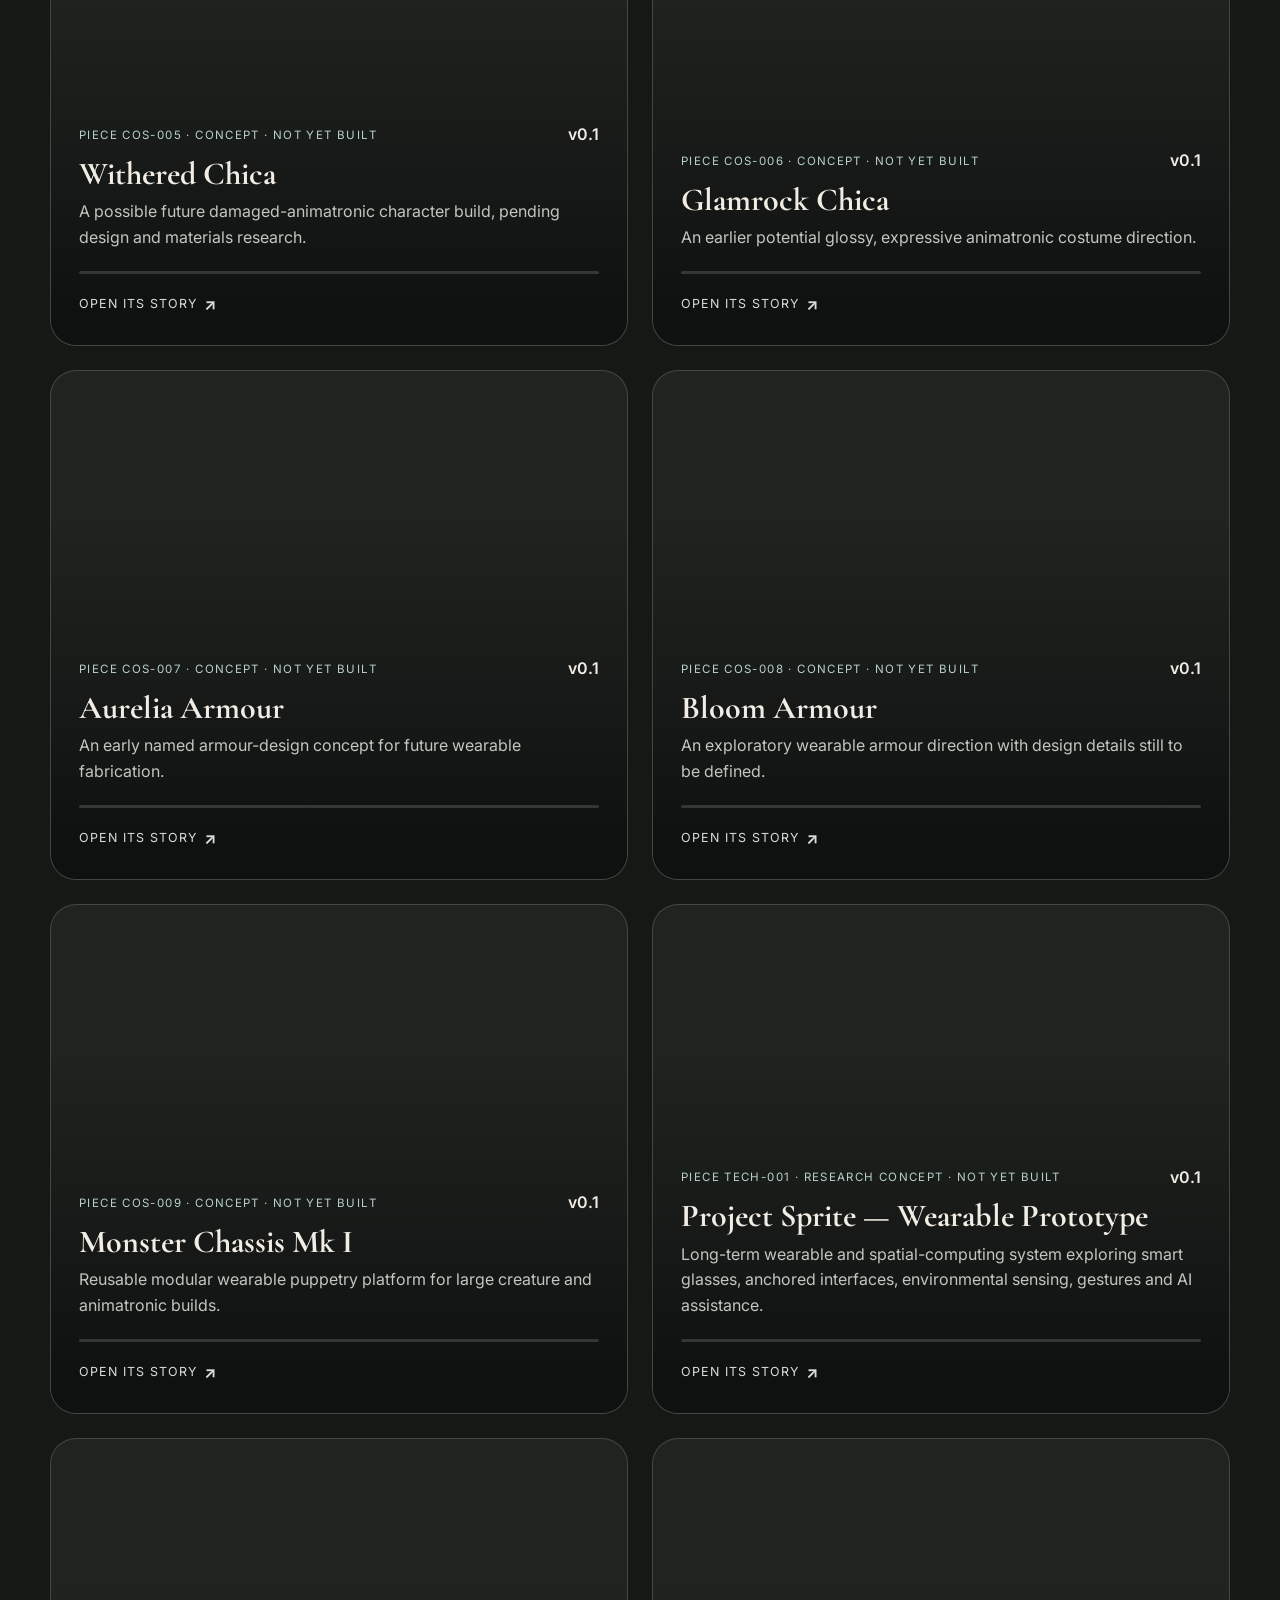
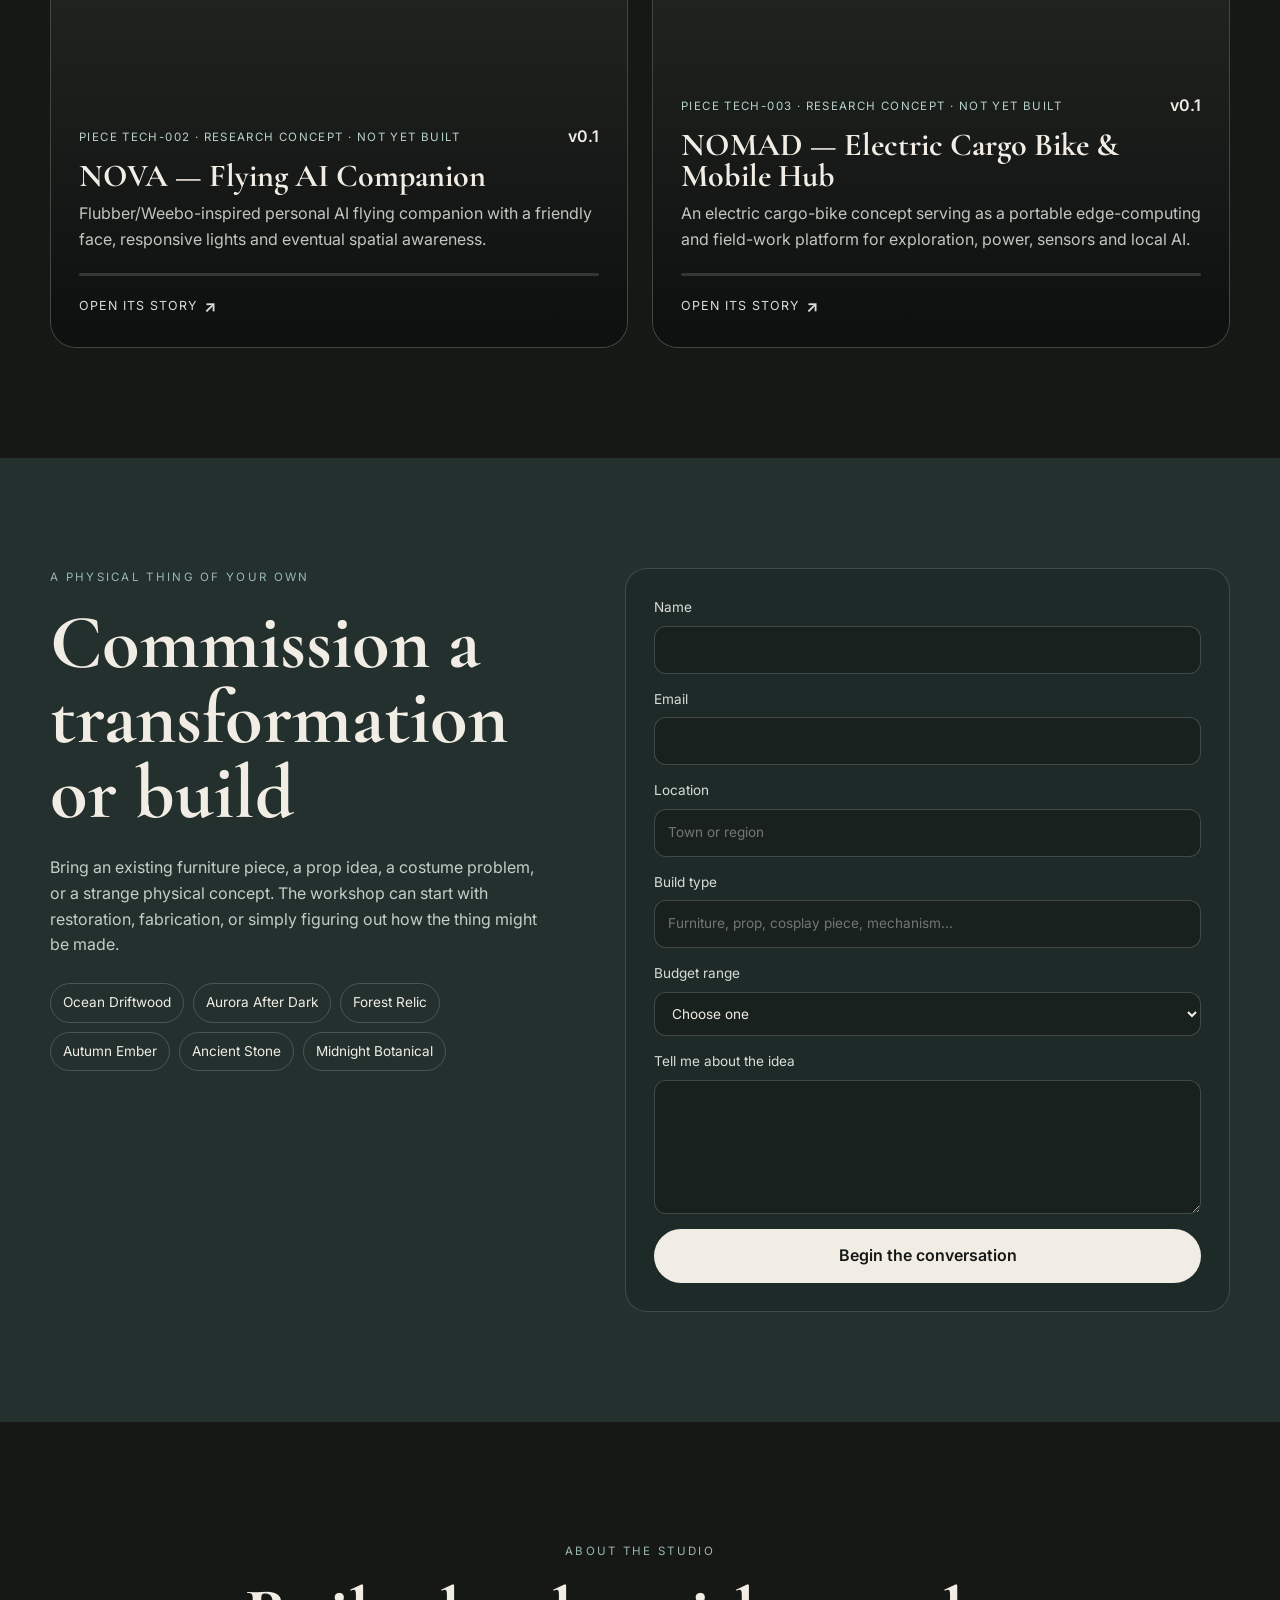
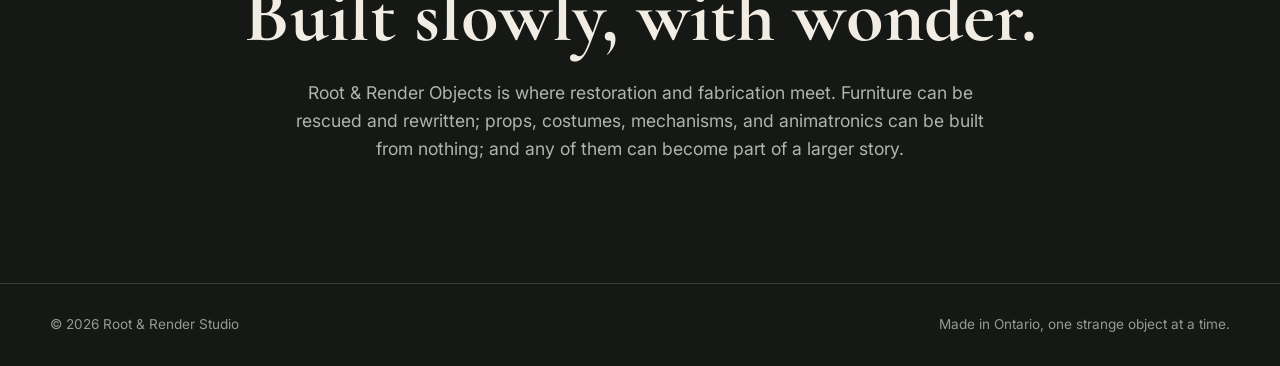
==== commit 3c647bae: "Add technology archive filter and concept-specific version display" ====
--- a/index.html
+++ b/index.html
@@ -91,8 +91,9 @@
           <p class="eyebrow">One of one</p>
           <h2>The transformation archive</h2>
         </div>
-        <div class="filters" role="group" aria-label="Filter furniture archive">
+        <div class="filters" role="group" aria-label="Filter objects archive">
           <button class="filter-button" aria-pressed="false" data-filter="staffs">Wizard staffs</button>
+          <button class="filter-button" aria-pressed="false" data-filter="technology">Creative technology</button>
           <button class="filter-button" aria-pressed="false" data-filter="cosplay">Cosplay &amp; props</button>
           <button class="filter-button" aria-pressed="false" data-filter="furniture">Furniture</button>
           <button class="filter-button is-active" aria-pressed="true" data-filter="all">All</button>
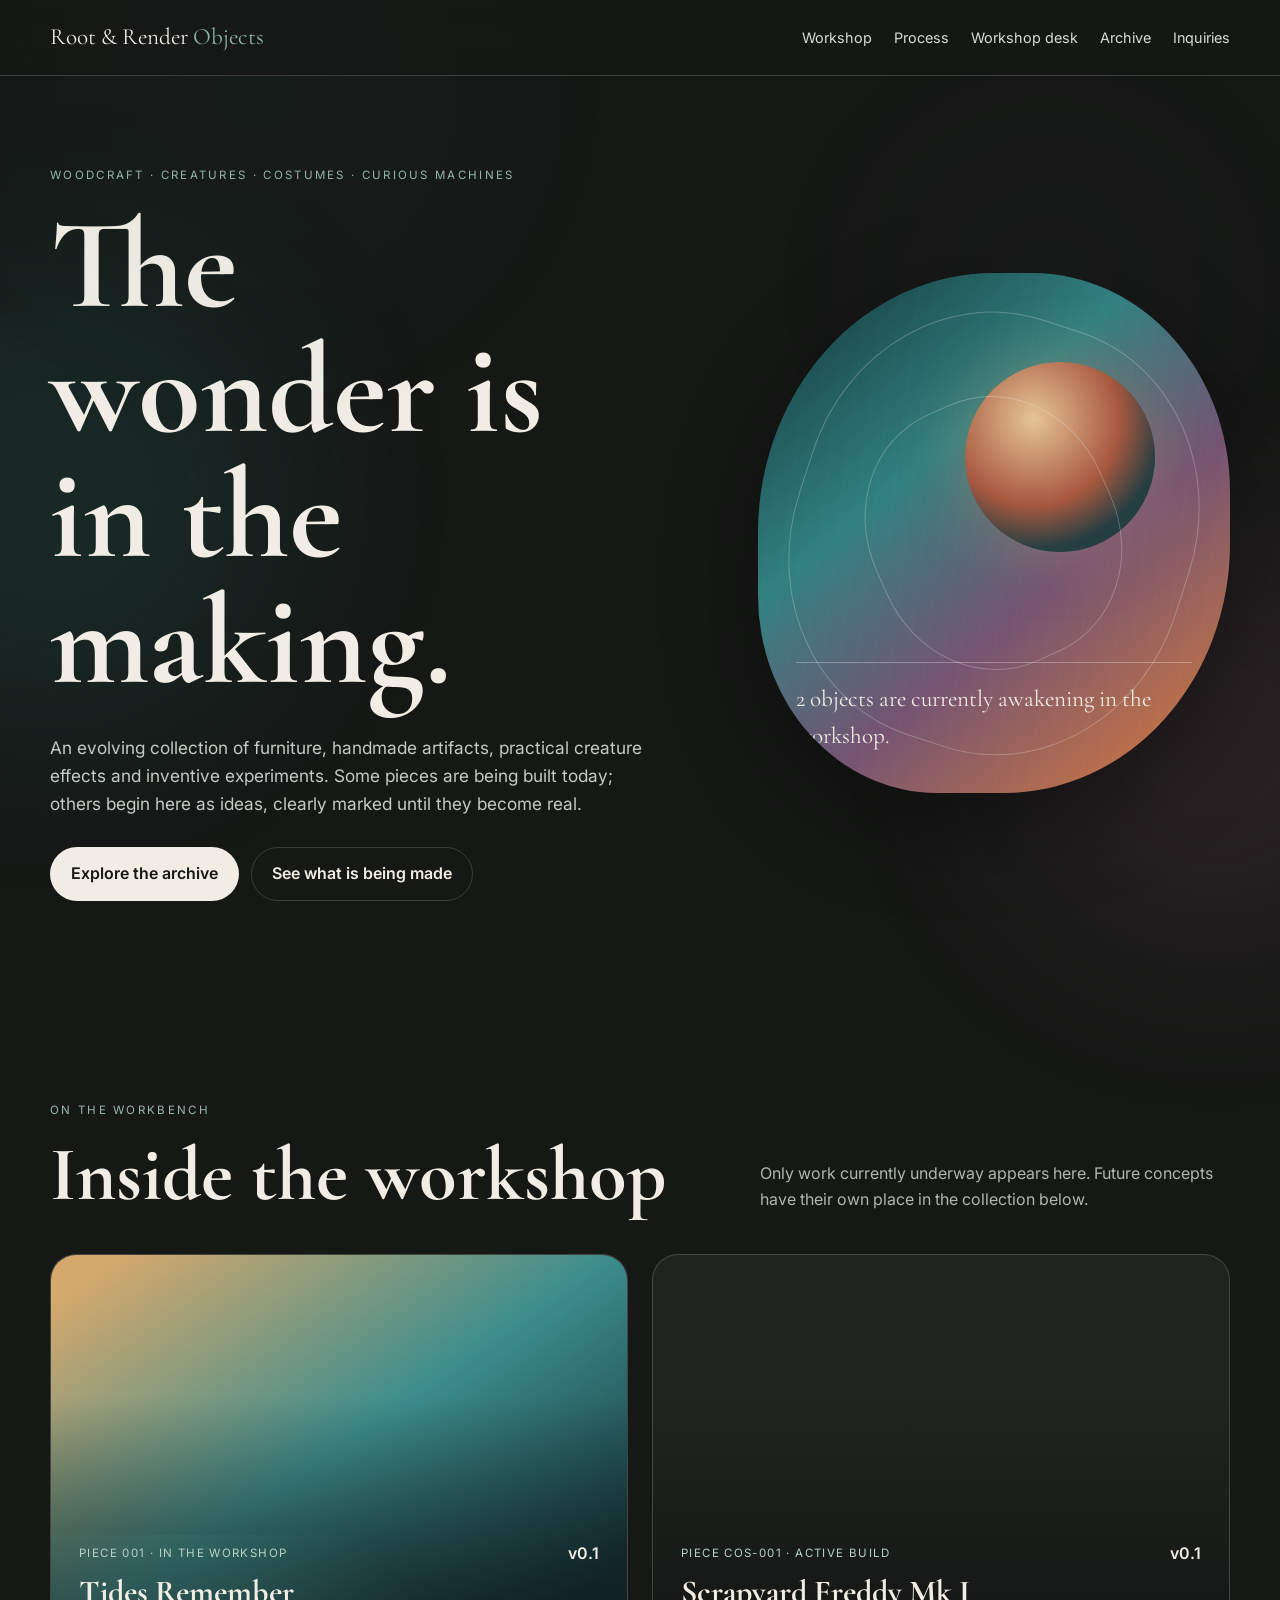
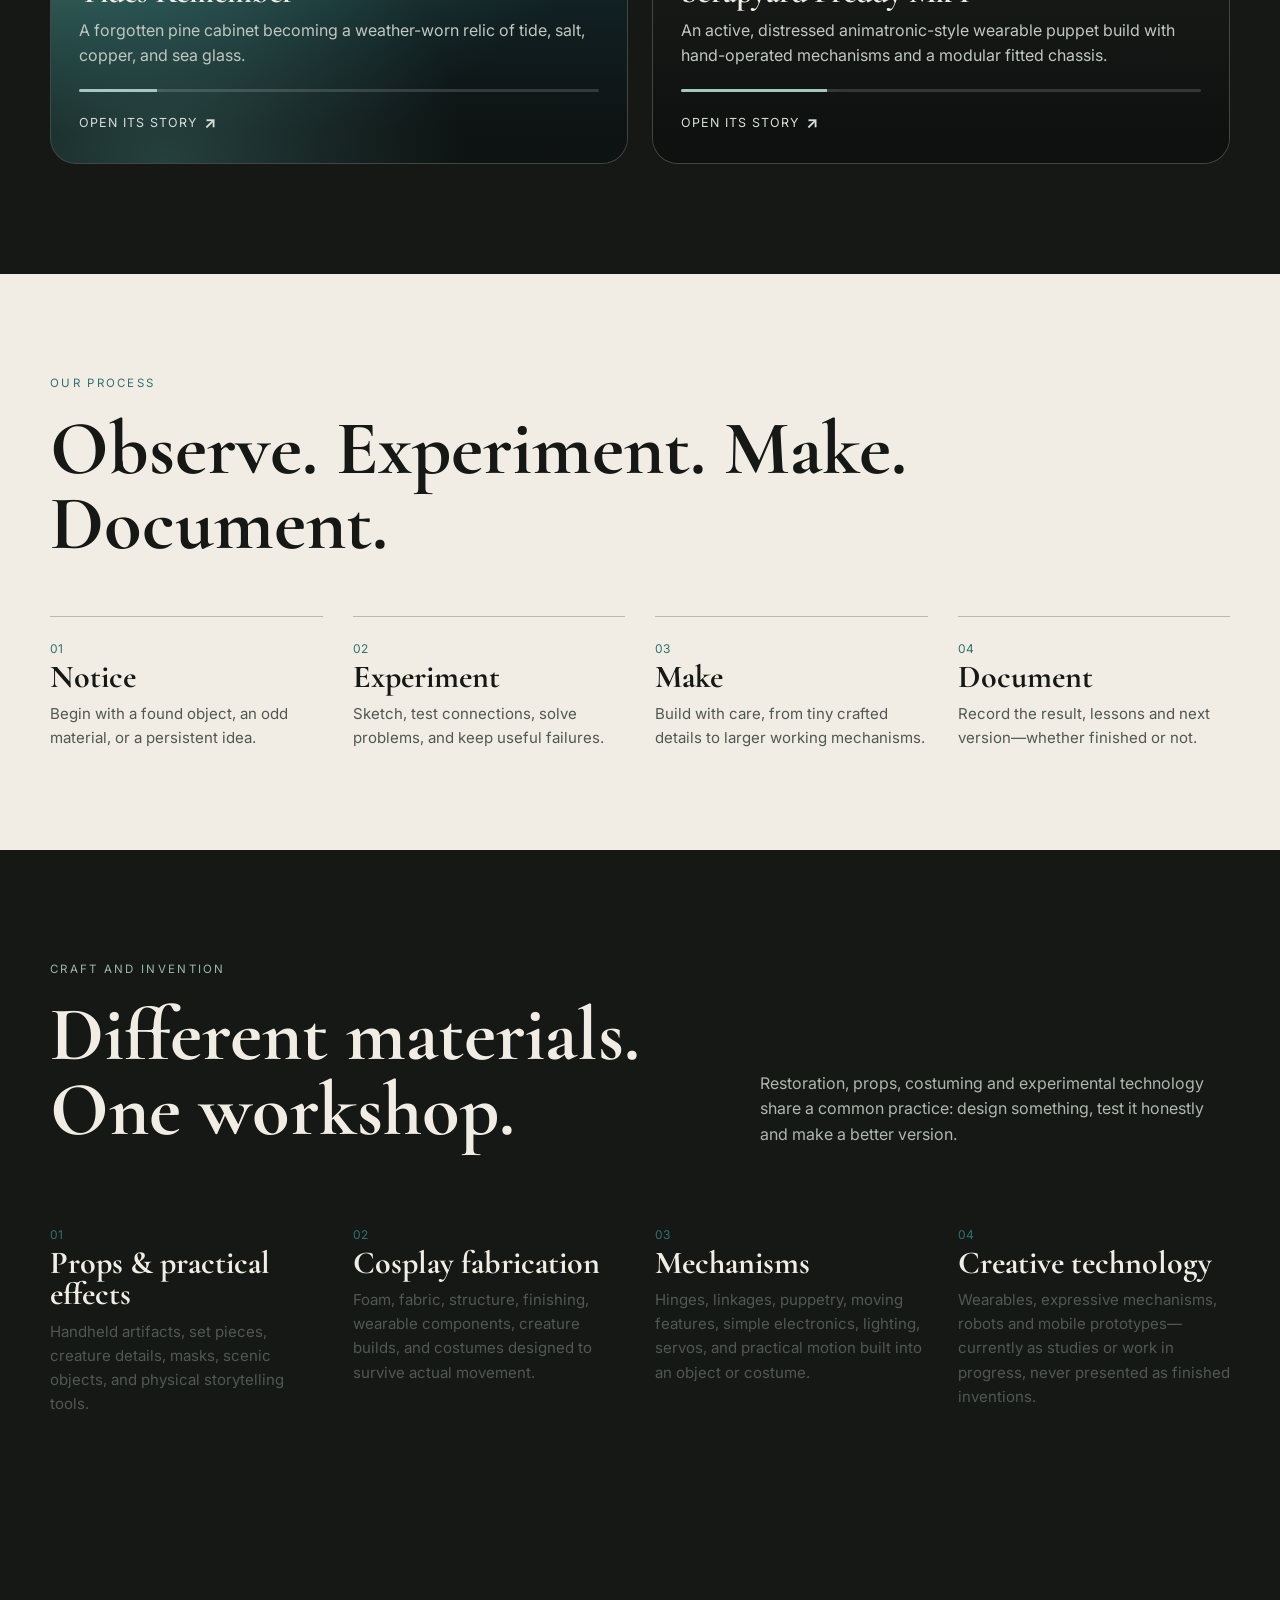
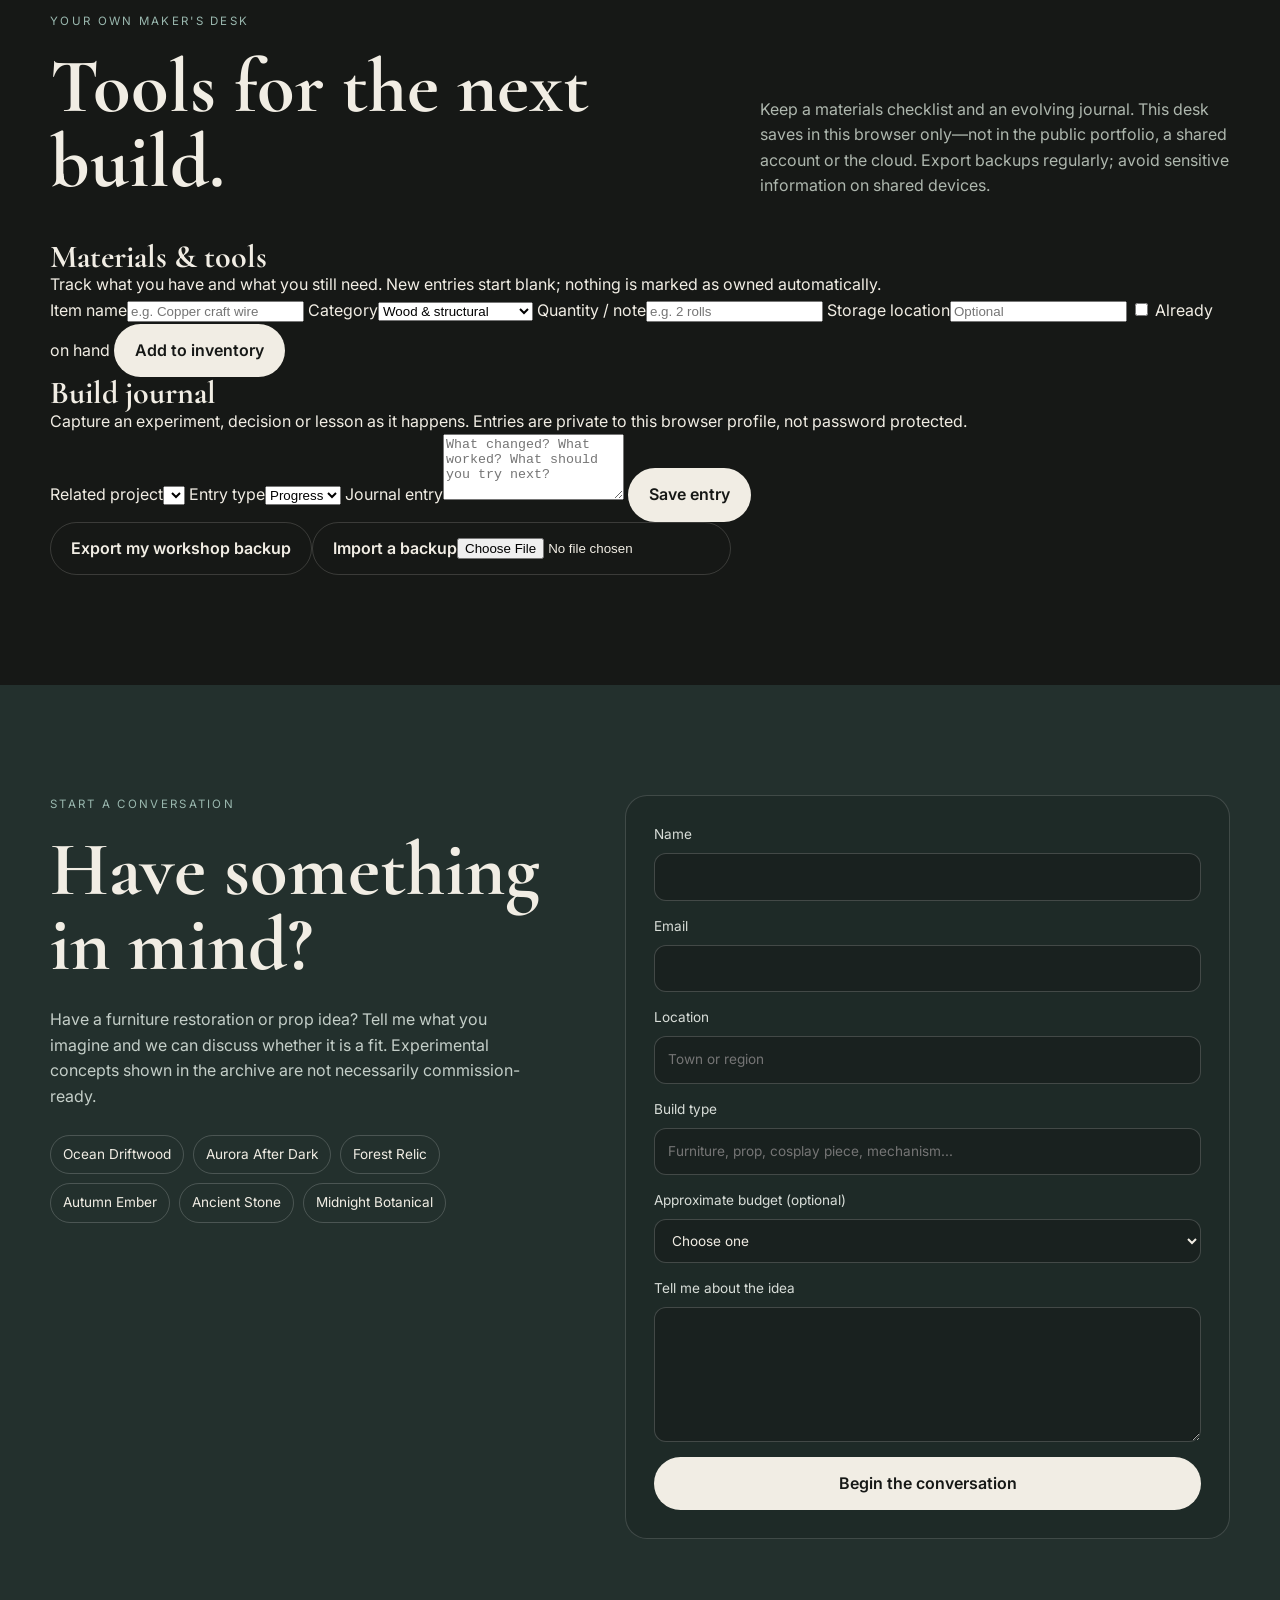
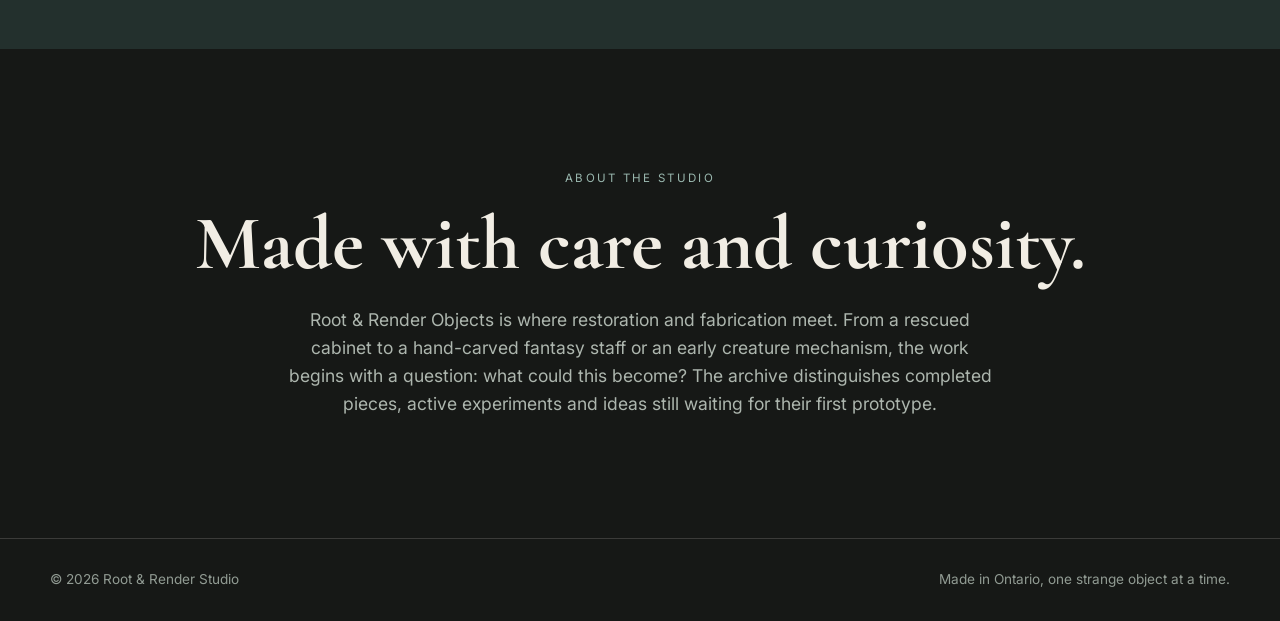
==== commit 222544a3: "Improve Objects site copy, mobile access, public concept presentation and workshop UX" ====
--- a/index.html
+++ b/index.html
@@ -3,8 +3,10 @@
 <head>
   <meta charset="utf-8">
   <meta name="viewport" content="width=device-width, initial-scale=1">
-  <meta name="description" content="Root & Render Objects is a physical-making workshop for one-of-one furniture, props, cosplay pieces, practical effects, mechanisms and animatronic experiments.">
+  <meta name="description" content="Explore the Root & Render workshop: furniture, woodcraft, original objects, cosplay, creature builds, mechanisms and creative technology. Real builds and early concepts are clearly labelled.">
   <meta name="theme-color" content="#161816">
+  <meta property="og:title" content="Root & Render Objects — The Workshop">
+  <meta property="og:description" content="One-of-one furniture, handmade artifacts, creature fabrication and thoughtful experiments. Follow each build from first idea to finished object.">
   <title>Root & Render Objects</title>
   <link rel="preconnect" href="https://fonts.googleapis.com">
   <link rel="preconnect" href="https://fonts.gstatic.com" crossorigin>
@@ -21,21 +23,22 @@
     <a class="brand" href="#top">Root & Render <span>Objects</span></a>
     <nav aria-label="Main navigation">
       <a href="#workshop">Workshop</a>
-      <a href="#builds">Builds</a>
+      <a href="#builds">Process</a>
+      <a href="#workbench">Workshop desk</a>
       <a href="#archive">Archive</a>
-      <a href="#commissions">Commissions</a>
+      <a href="#commissions">Inquiries</a>
     </nav>
   </header>
 
   <main id="main">
     <section id="top" class="hero section-shell">
       <div class="hero-copy reveal">
-        <p class="eyebrow">Furniture. Props. Costumes. Mechanisms.</p>
-        <h1>Objects deserve another story.</h1>
-        <p class="hero-intro">A physical-making workshop for one-of-one furniture, fabricated props, wearable cosplay pieces, practical effects, moving mechanisms, and strange ideas that need to exist somewhere beyond a screen.</p>
+        <p class="eyebrow">Woodcraft · Creatures · Costumes · Curious machines</p>
+        <h1>The wonder is in the making.</h1>
+        <p class="hero-intro">An evolving collection of furniture, handmade artifacts, practical creature effects and inventive experiments. Some pieces are being built today; others begin here as ideas, clearly marked until they become real.</p>
         <div class="button-row">
           <a class="button button-primary" href="#archive">Explore the archive</a>
-          <a class="button button-ghost" href="#workshop">Enter the workshop</a>
+          <a class="button button-ghost" href="#workshop">See what is being made</a>
         </div>
       </div>
       <div class="hero-art reveal" aria-label="Atmospheric abstract representation of sea, wood and aurora colours">
@@ -48,23 +51,23 @@
     <section id="workshop" class="section-shell section-block reveal">
       <div class="section-heading">
         <div>
-          <p class="eyebrow">Currently awakening</p>
+          <p class="eyebrow">On the workbench</p>
           <h2>Inside the workshop</h2>
         </div>
-        <p>The furniture archive remains the first collection, while the workshop grows into fabrication, costume, props, practical mechanisms, and animatronic experiments.</p>
+        <p>Only work currently underway appears here. Future concepts have their own place in the collection below.</p>
       </div>
       <div id="workshop-grid" class="piece-grid"></div>
     </section>
 
     <section class="feature-band reveal">
       <div class="section-shell">
-        <p class="eyebrow">The furniture process</p>
-        <h2>Rescue. Repair. Reimagine. Return.</h2>
+        <p class="eyebrow">Our process</p>
+        <h2>Observe. Experiment. Make. Document.</h2>
         <div class="process-grid">
-          <article><span>01</span><h3>Found</h3><p>A cast-off piece arrives with all its scars and possibilities intact.</p></article>
-          <article><span>02</span><h3>Restored</h3><p>Loose joints, rough surfaces, and tired hardware are made sound again.</p></article>
-          <article><span>03</span><h3>Transformed</h3><p>Layered colour, texture, grain, and restraint create a singular finish.</p></article>
-          <article><span>04</span><h3>Found a home</h3><p>The object leaves the workshop ready to begin another chapter.</p></article>
+          <article><span>01</span><h3>Notice</h3><p>Begin with a found object, an odd material, or a persistent idea.</p></article>
+          <article><span>02</span><h3>Experiment</h3><p>Sketch, test connections, solve problems, and keep useful failures.</p></article>
+          <article><span>03</span><h3>Make</h3><p>Build with care, from tiny crafted details to larger working mechanisms.</p></article>
+          <article><span>04</span><h3>Document</h3><p>Record the result, lessons and next version—whether finished or not.</p></article>
         </div>
       </div>
     </section>
@@ -72,45 +75,83 @@
     <section id="builds" class="section-shell section-block reveal">
       <div class="section-heading">
         <div>
-          <p class="eyebrow">Beyond furniture</p>
-          <h2>Builds that move, wear, perform, or tell a story.</h2>
-        </div>
-        <p>These directions are part of the growing workshop rather than a promise that every technique is already mastered. The point is to learn by making increasingly ambitious physical things.</p>
+          <p class="eyebrow">Craft and invention</p>
+          <h2>Different materials. One workshop.</h2>
+        </div>
+        <p>Restoration, props, costuming and experimental technology share a common practice: design something, test it honestly and make a better version.</p>
       </div>
       <div class="process-grid">
         <article><span>01</span><h3>Props & practical effects</h3><p>Handheld artifacts, set pieces, creature details, masks, scenic objects, and physical storytelling tools.</p></article>
         <article><span>02</span><h3>Cosplay fabrication</h3><p>Foam, fabric, structure, finishing, wearable components, creature builds, and costumes designed to survive actual movement.</p></article>
         <article><span>03</span><h3>Mechanisms</h3><p>Hinges, linkages, puppetry, moving features, simple electronics, lighting, servos, and practical motion built into an object or costume.</p></article>
-        <article><span>04</span><h3>Animatronic experiments</h3><p>Character and creature builds where fabrication meets motion, control systems, performance, and the wonderfully unnecessary ambition to make the thing actually move.</p></article>
+        <article><span>04</span><h3>Creative technology</h3><p>Wearables, expressive mechanisms, robots and mobile prototypes—currently as studies or work in progress, never presented as finished inventions.</p></article>
       </div>
     </section>
 
     <section id="archive" class="section-shell section-block reveal">
       <div class="section-heading">
         <div>
-          <p class="eyebrow">One of one</p>
-          <h2>The transformation archive</h2>
+          <p class="eyebrow">The collection</p>
+          <h2>Objects, builds & ideas</h2>
         </div>
         <div class="filters" role="group" aria-label="Filter objects archive">
           <button class="filter-button" aria-pressed="false" data-filter="staffs">Wizard staffs</button>
           <button class="filter-button" aria-pressed="false" data-filter="technology">Creative technology</button>
           <button class="filter-button" aria-pressed="false" data-filter="cosplay">Cosplay &amp; props</button>
+          <button class="filter-button" aria-pressed="false" data-filter="woodcraft">Woodcraft</button>
+          <button class="filter-button" aria-pressed="false" data-filter="creatures">Creatures</button>
+          <button class="filter-button" aria-pressed="false" data-filter="mechanisms">Mechanisms</button>
           <button class="filter-button" aria-pressed="false" data-filter="furniture">Furniture</button>
           <button class="filter-button is-active" aria-pressed="true" data-filter="all">All</button>
           <button class="filter-button" aria-pressed="false" data-filter="available">Available</button>
           <button class="filter-button" aria-pressed="false" data-filter="in-workshop">In workshop</button>
+          <button class="filter-button" aria-pressed="false" data-filter="concept">Ideas &amp; concepts</button>
           <button class="filter-button" aria-pressed="false" data-filter="found-a-home">Found a home</button>
         </div>
       </div>
       <div id="archive-grid" class="piece-grid"></div>
+    </section>
+
+    <section id="workbench" class="section-shell section-block workbench-section reveal">
+      <div class="section-heading">
+        <div><p class="eyebrow">Your own maker's desk</p><h2>Tools for the next build.</h2></div>
+        <p>Keep a materials checklist and an evolving journal. This desk saves in this browser only—not in the public portfolio, a shared account or the cloud. Export backups regularly; avoid sensitive information on shared devices.</p>
+      </div>
+      <div class="workbench-tools">
+        <section class="tool-panel" aria-labelledby="inventory-title">
+          <h3 id="inventory-title">Materials &amp; tools</h3>
+          <p>Track what you have and what you still need. New entries start blank; nothing is marked as owned automatically.</p>
+          <form id="inventory-form" class="workbench-form">
+            <label>Item name<input name="name" required maxlength="120" placeholder="e.g. Copper craft wire"></label>
+            <label>Category<select name="category"><option>Wood &amp; structural</option><option>Sculpting &amp; fabrication</option><option>Electronics</option><option>Paint &amp; finishing</option><option>Decorative</option><option>Tools</option><option>Other</option></select></label>
+            <label>Quantity / note<input name="quantity" maxlength="80" placeholder="e.g. 2 rolls"></label>
+            <label>Storage location<input name="location" maxlength="100" placeholder="Optional"></label>
+            <label class="check-label"><input type="checkbox" name="owned"> Already on hand</label>
+            <button class="button button-primary" type="submit">Add to inventory</button>
+          </form>
+          <div id="inventory-list" class="workbench-list" aria-live="polite"></div>
+        </section>
+        <section class="tool-panel" aria-labelledby="journal-title">
+          <h3 id="journal-title">Build journal</h3>
+          <p>Capture an experiment, decision or lesson as it happens. Entries are private to this browser profile, not password protected.</p>
+          <form id="journal-form" class="workbench-form">
+            <label>Related project<select id="journal-project" name="project"></select></label>
+            <label>Entry type<select name="kind"><option>Progress</option><option>Test</option><option>Decision</option><option>Lesson</option><option>Problem</option></select></label>
+            <label>Journal entry<textarea name="note" rows="4" maxlength="5000" required placeholder="What changed? What worked? What should you try next?"></textarea></label>
+            <button class="button button-primary" type="submit">Save entry</button>
+          </form>
+          <div id="journal-list" class="workbench-list" aria-live="polite"></div>
+        </section>
+      </div>
+      <div class="workbench-actions"><button id="export-workbench" class="button button-ghost" type="button">Export my workshop backup</button><label class="button button-ghost import-label">Import a backup<input id="import-workbench" type="file" accept=".json,application/json"></label><p id="workbench-status" role="status" aria-live="polite"></p></div>
     </section>
 
     <section id="commissions" class="commission-section reveal">
       <div class="section-shell commission-layout">
         <div>
-          <p class="eyebrow">A physical thing of your own</p>
-          <h2>Commission a transformation or build</h2>
-          <p>Bring an existing furniture piece, a prop idea, a costume problem, or a strange physical concept. The workshop can start with restoration, fabrication, or simply figuring out how the thing might be made.</p>
+          <p class="eyebrow">Start a conversation</p>
+          <h2>Have something in mind?</h2>
+          <p>Have a furniture restoration or prop idea? Tell me what you imagine and we can discuss whether it is a fit. Experimental concepts shown in the archive are not necessarily commission-ready.</p>
           <div class="finish-list" id="finish-list"></div>
         </div>
         <form name="commission" method="POST" data-netlify="true" netlify-honeypot="bot-field" class="studio-form">
@@ -120,7 +161,7 @@
           <label>Email<input type="email" name="email" autocomplete="email" required></label>
           <label>Location<input name="location" placeholder="Town or region"></label>
           <label>Build type<input name="build-type" placeholder="Furniture, prop, cosplay piece, mechanism..."></label>
-          <label>Budget range<select name="budget"><option value="">Choose one</option><option>$250–$500</option><option>$500–$900</option><option>$900+</option></select></label>
+          <label>Approximate budget (optional)<select name="budget"><option value="">Choose one</option><option>Not sure yet</option><option>Under $250</option><option>$250–$500</option><option>$500–$900</option><option>$900+</option></select></label>
           <label>Tell me about the idea<textarea name="message" rows="5" required></textarea></label>
           <button class="button button-primary" type="submit">Begin the conversation</button>
         </form>
@@ -129,8 +170,8 @@
 
     <section class="section-shell about-section reveal">
       <p class="eyebrow">About the studio</p>
-      <h2>Built slowly, with wonder.</h2>
-      <p>Root & Render Objects is where restoration and fabrication meet. Furniture can be rescued and rewritten; props, costumes, mechanisms, and animatronics can be built from nothing; and any of them can become part of a larger story.</p>
+      <h2>Made with care and curiosity.</h2>
+      <p>Root & Render Objects is where restoration and fabrication meet. From a rescued cabinet to a hand-carved fantasy staff or an early creature mechanism, the work begins with a question: what could this become? The archive distinguishes completed pieces, active experiments and ideas still waiting for their first prototype.</p>
     </section>
   </main>
 
@@ -162,5 +203,6 @@
   </dialog>
 
   <script src="/script.js" defer></script>
+  <script src="/workbench.js" defer></script>
 </body>
 </html>
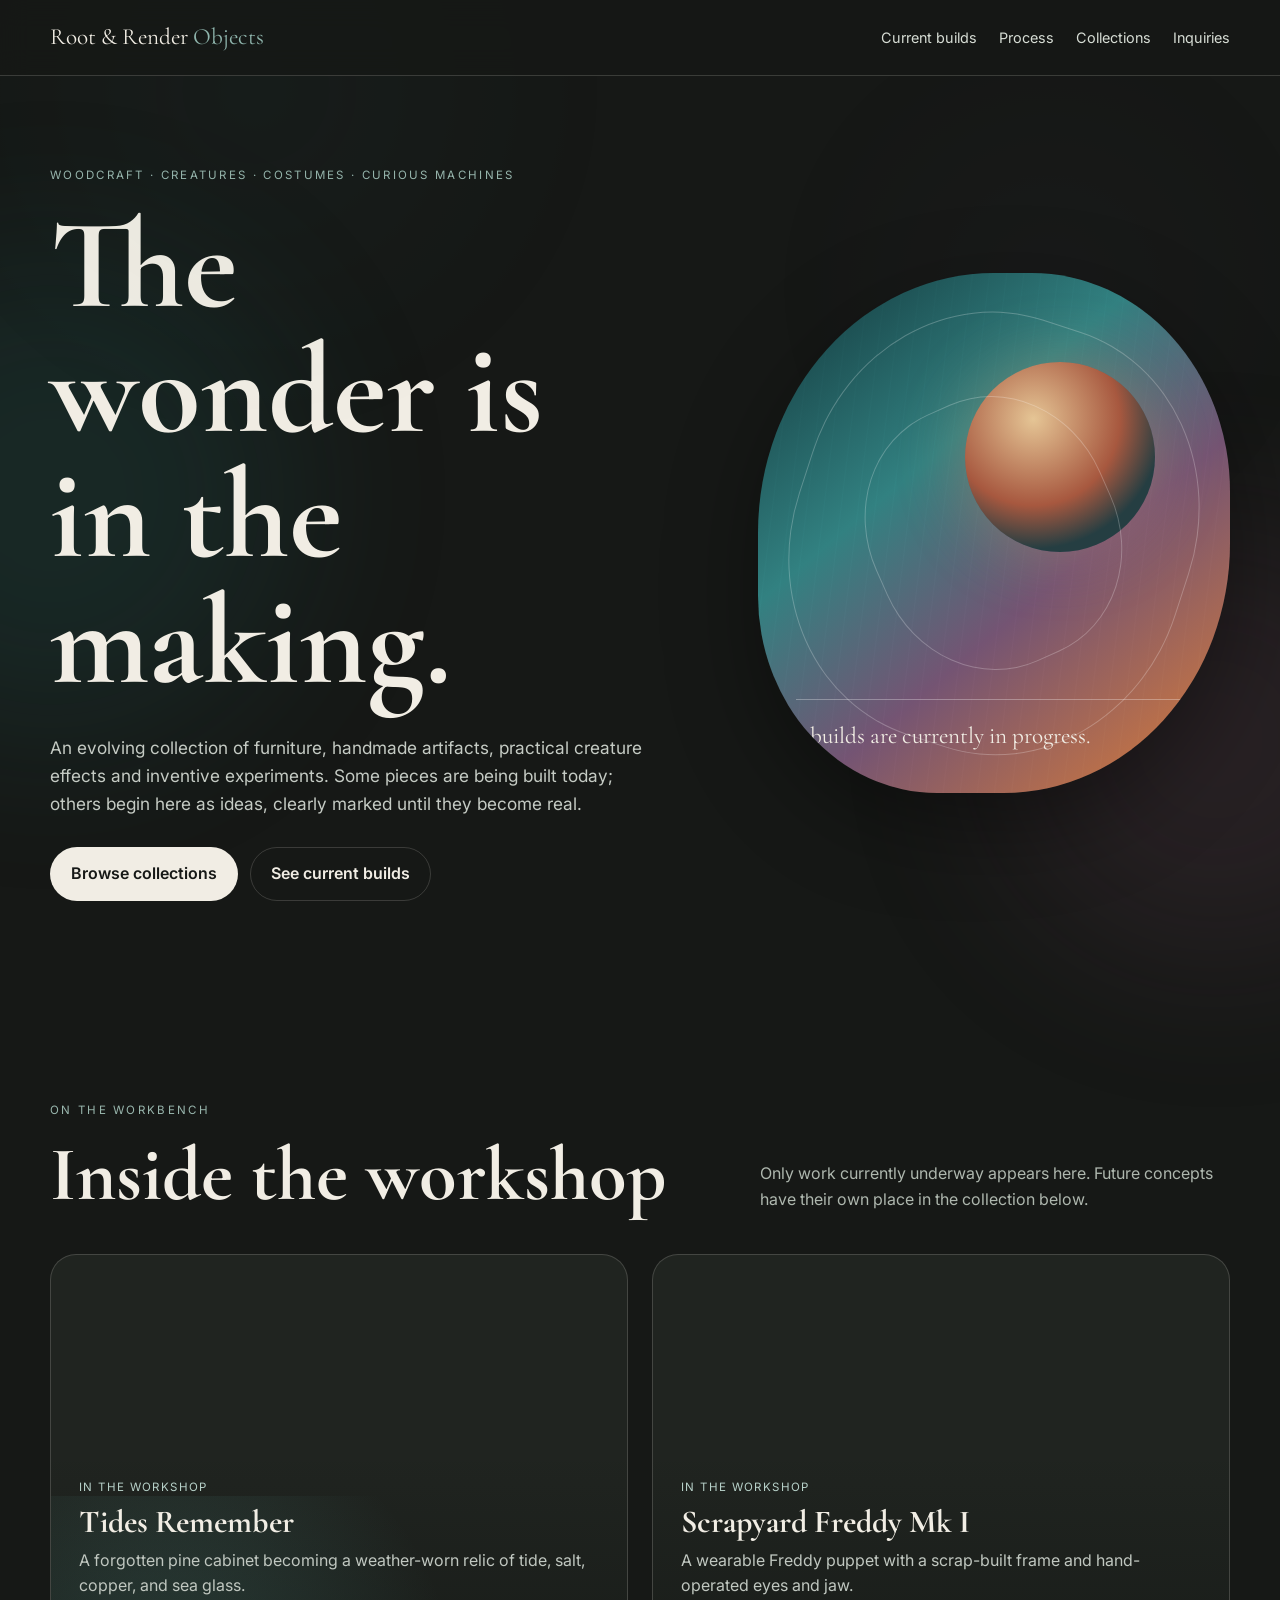
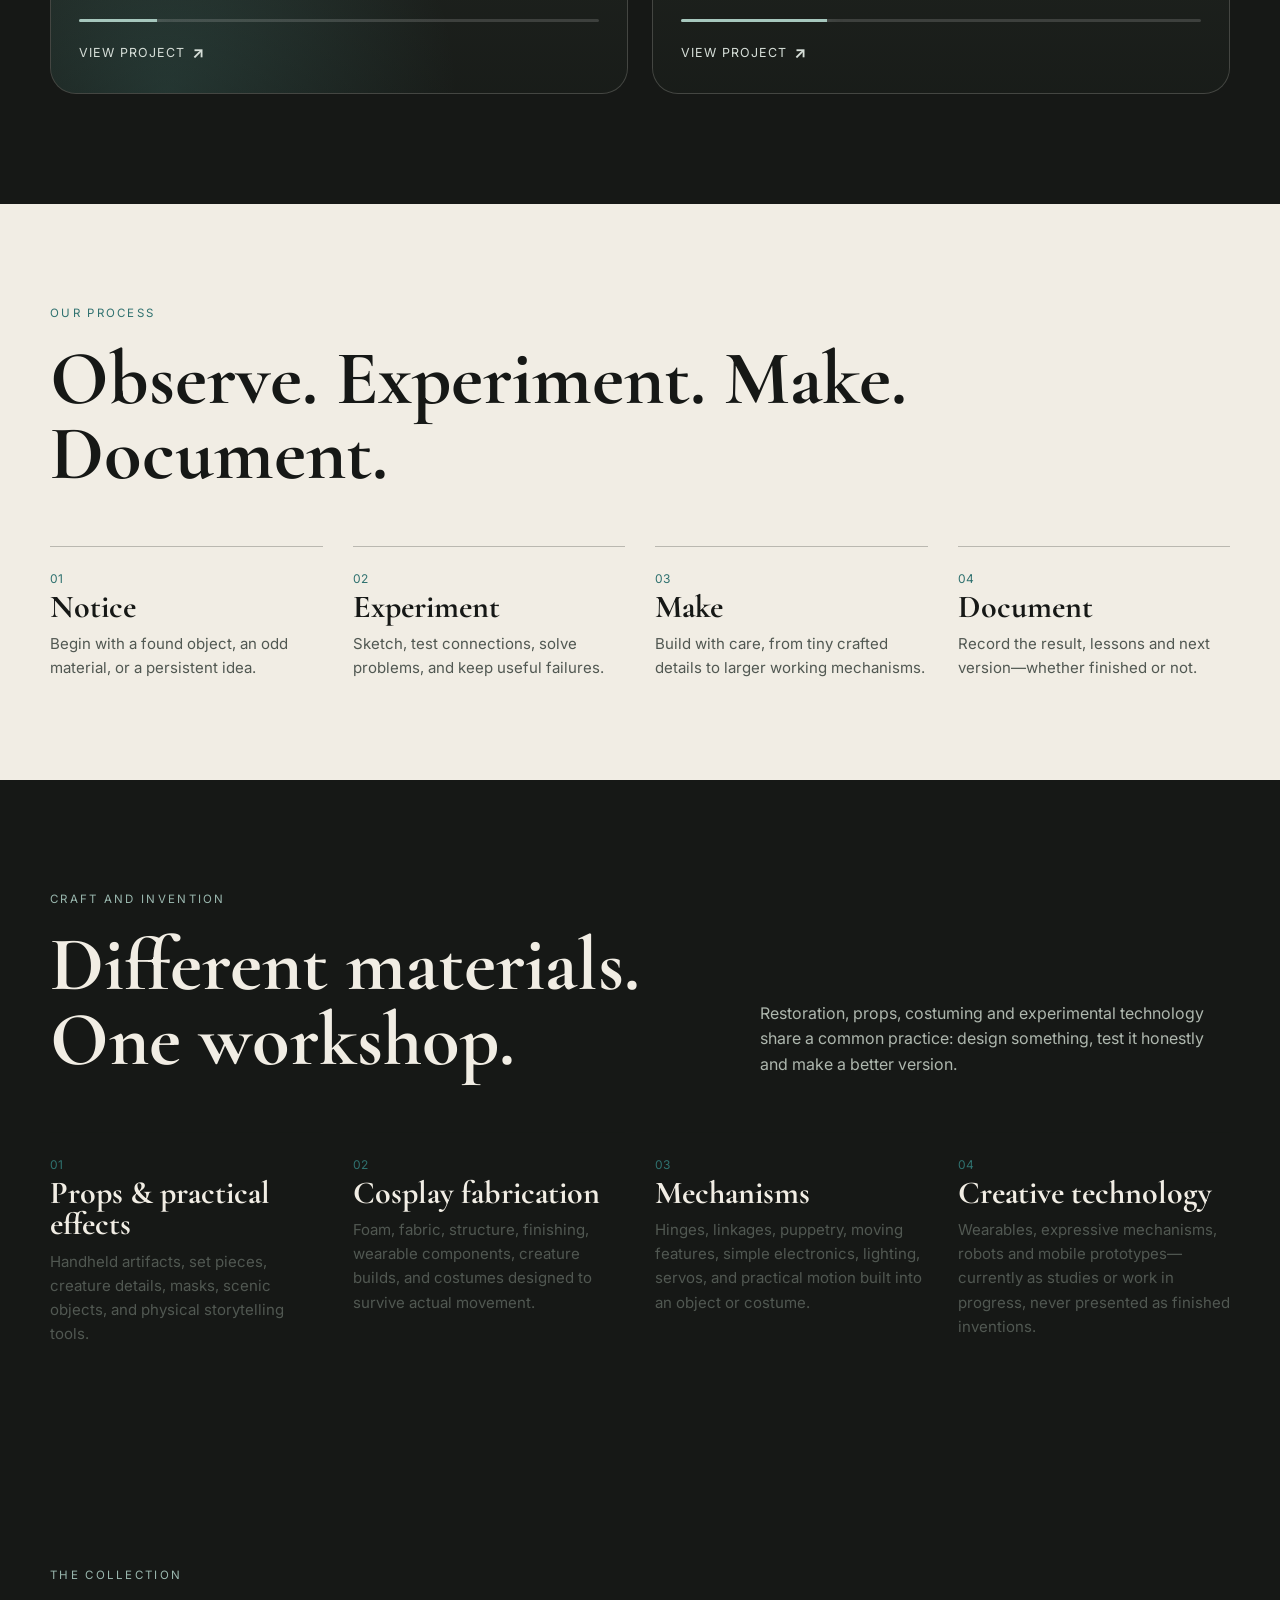
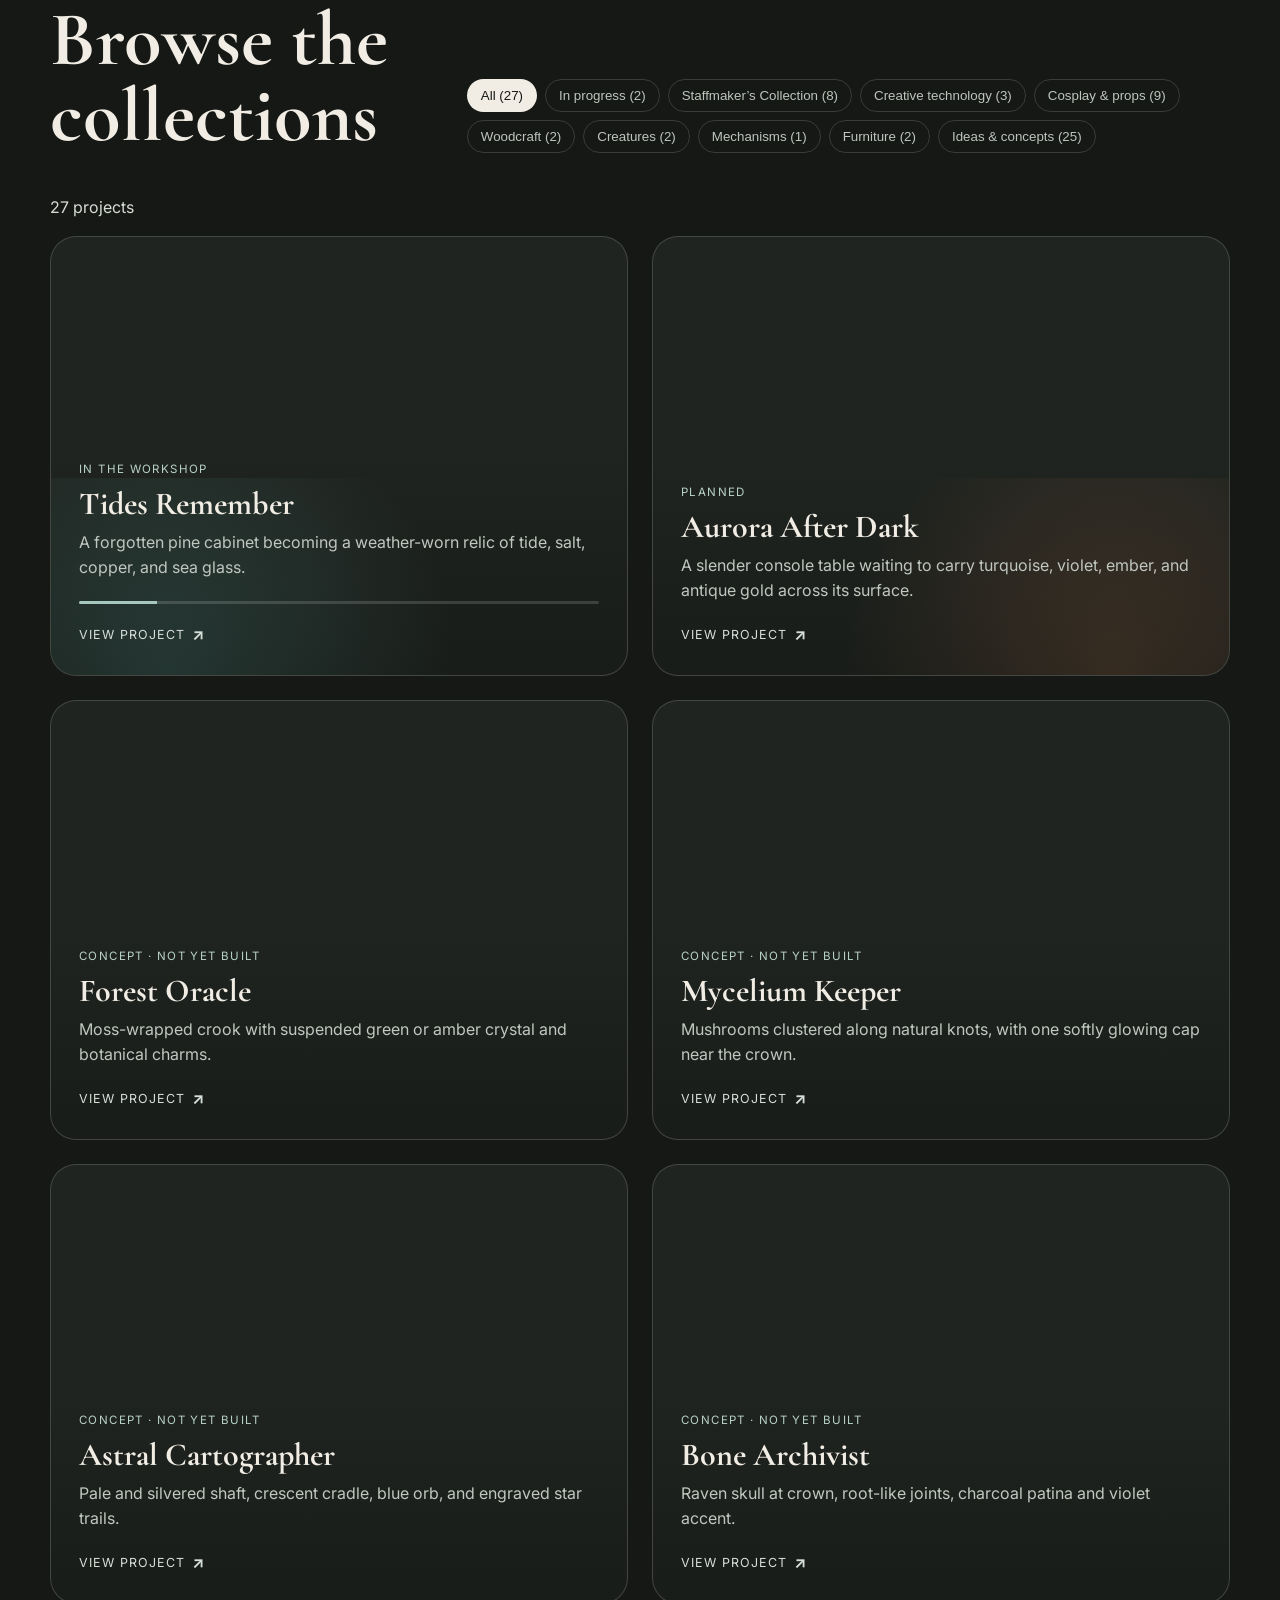
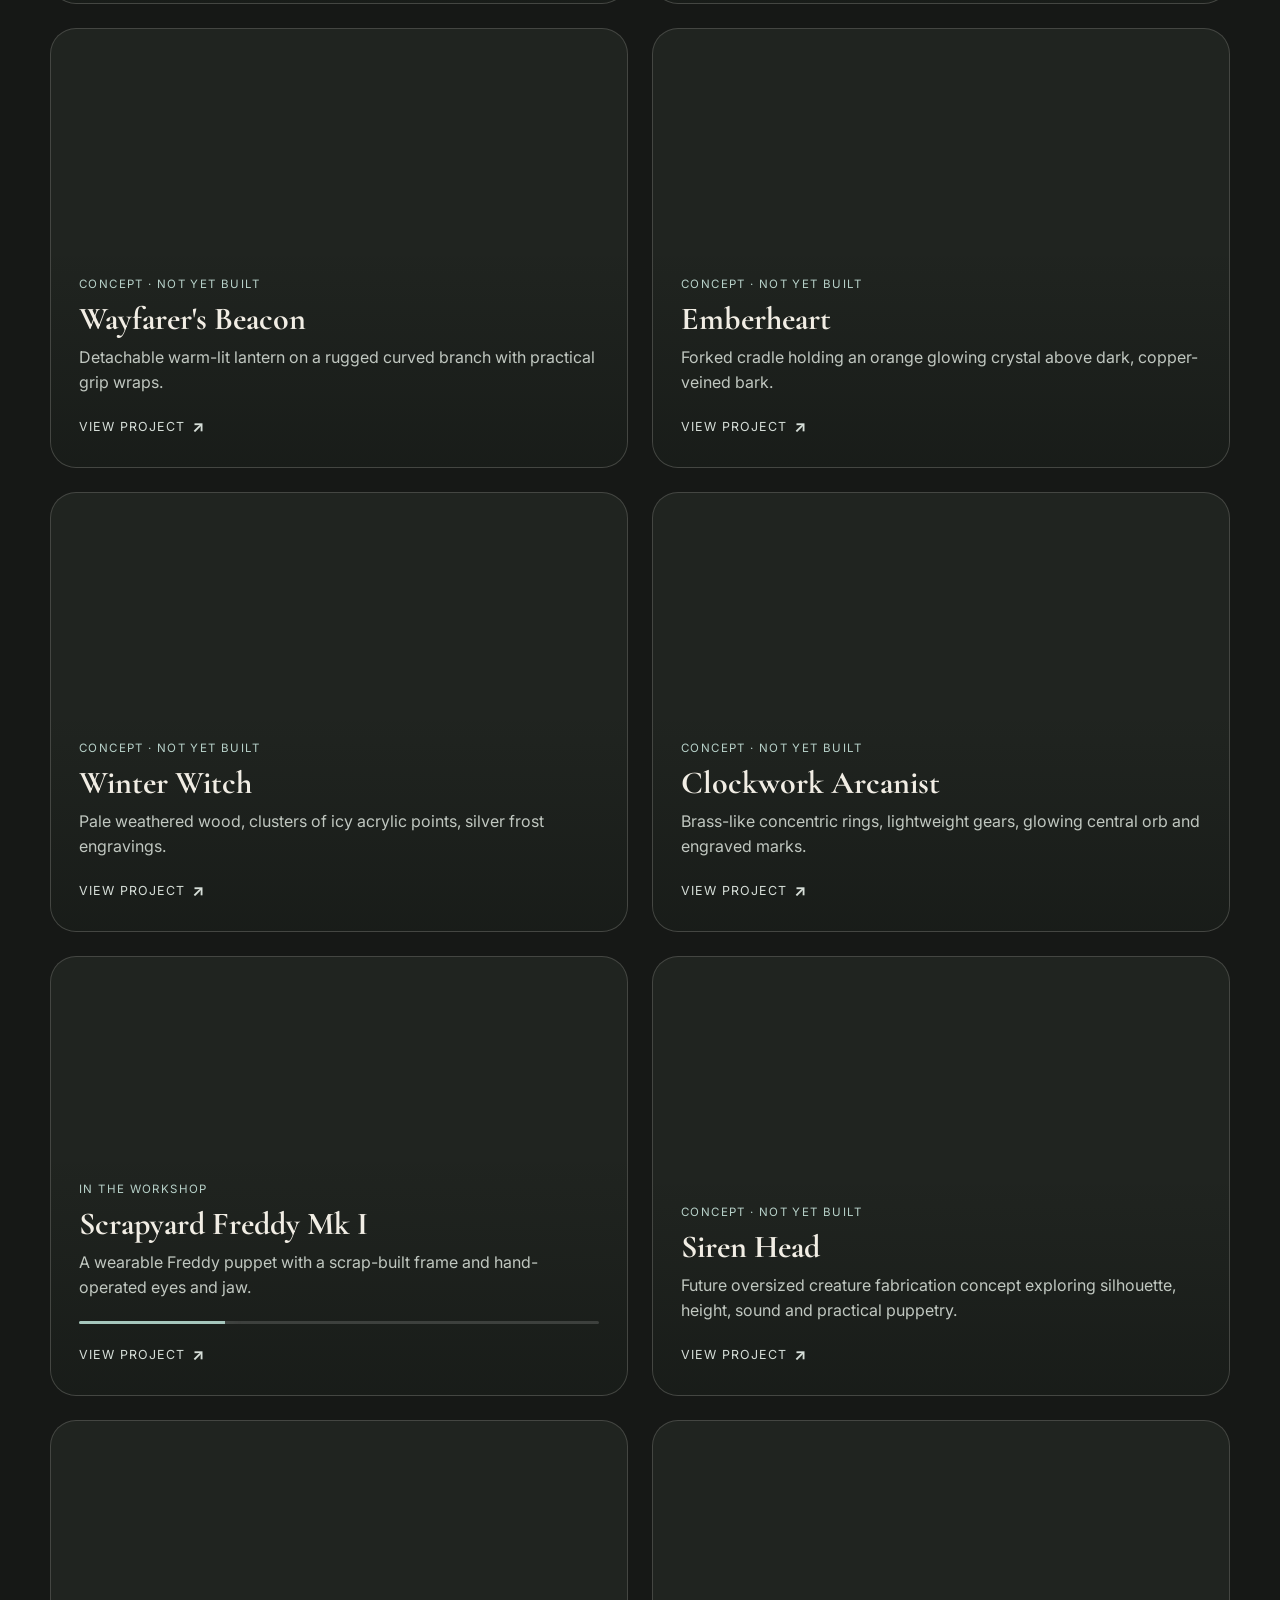
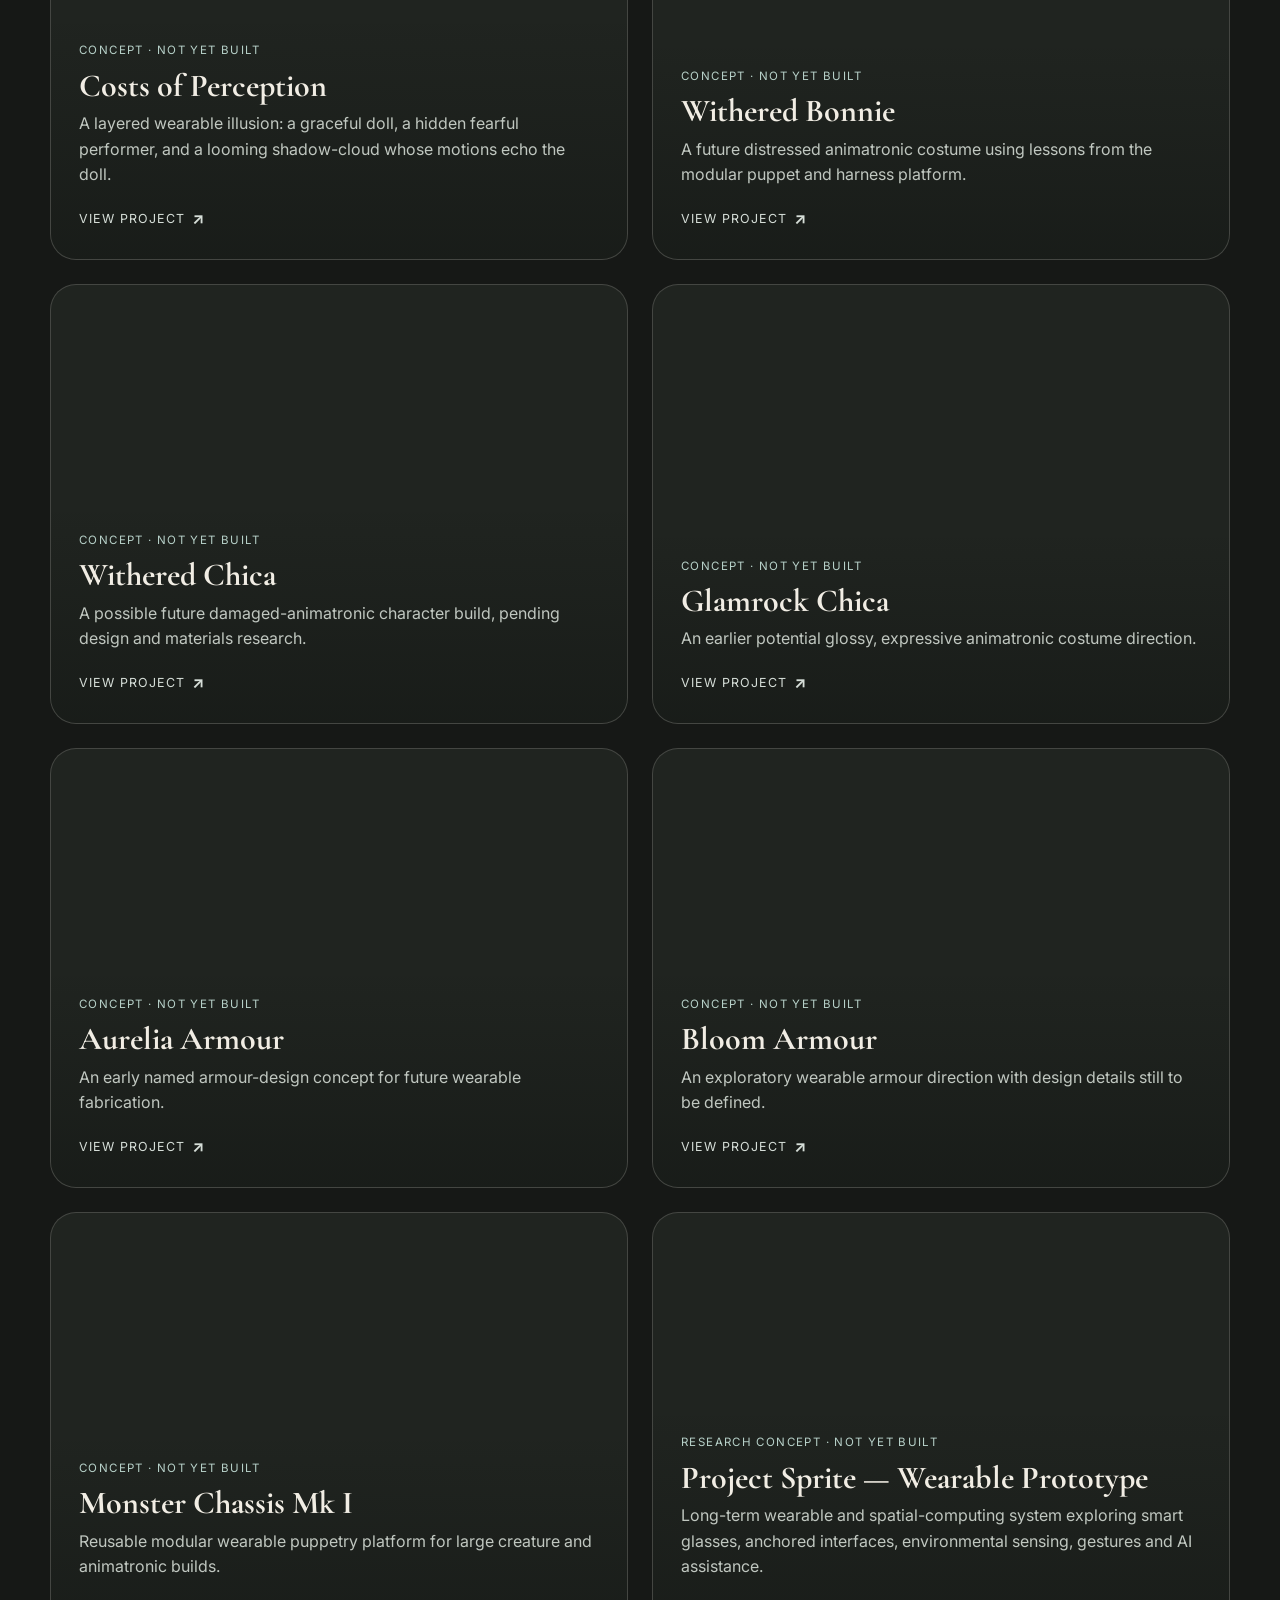
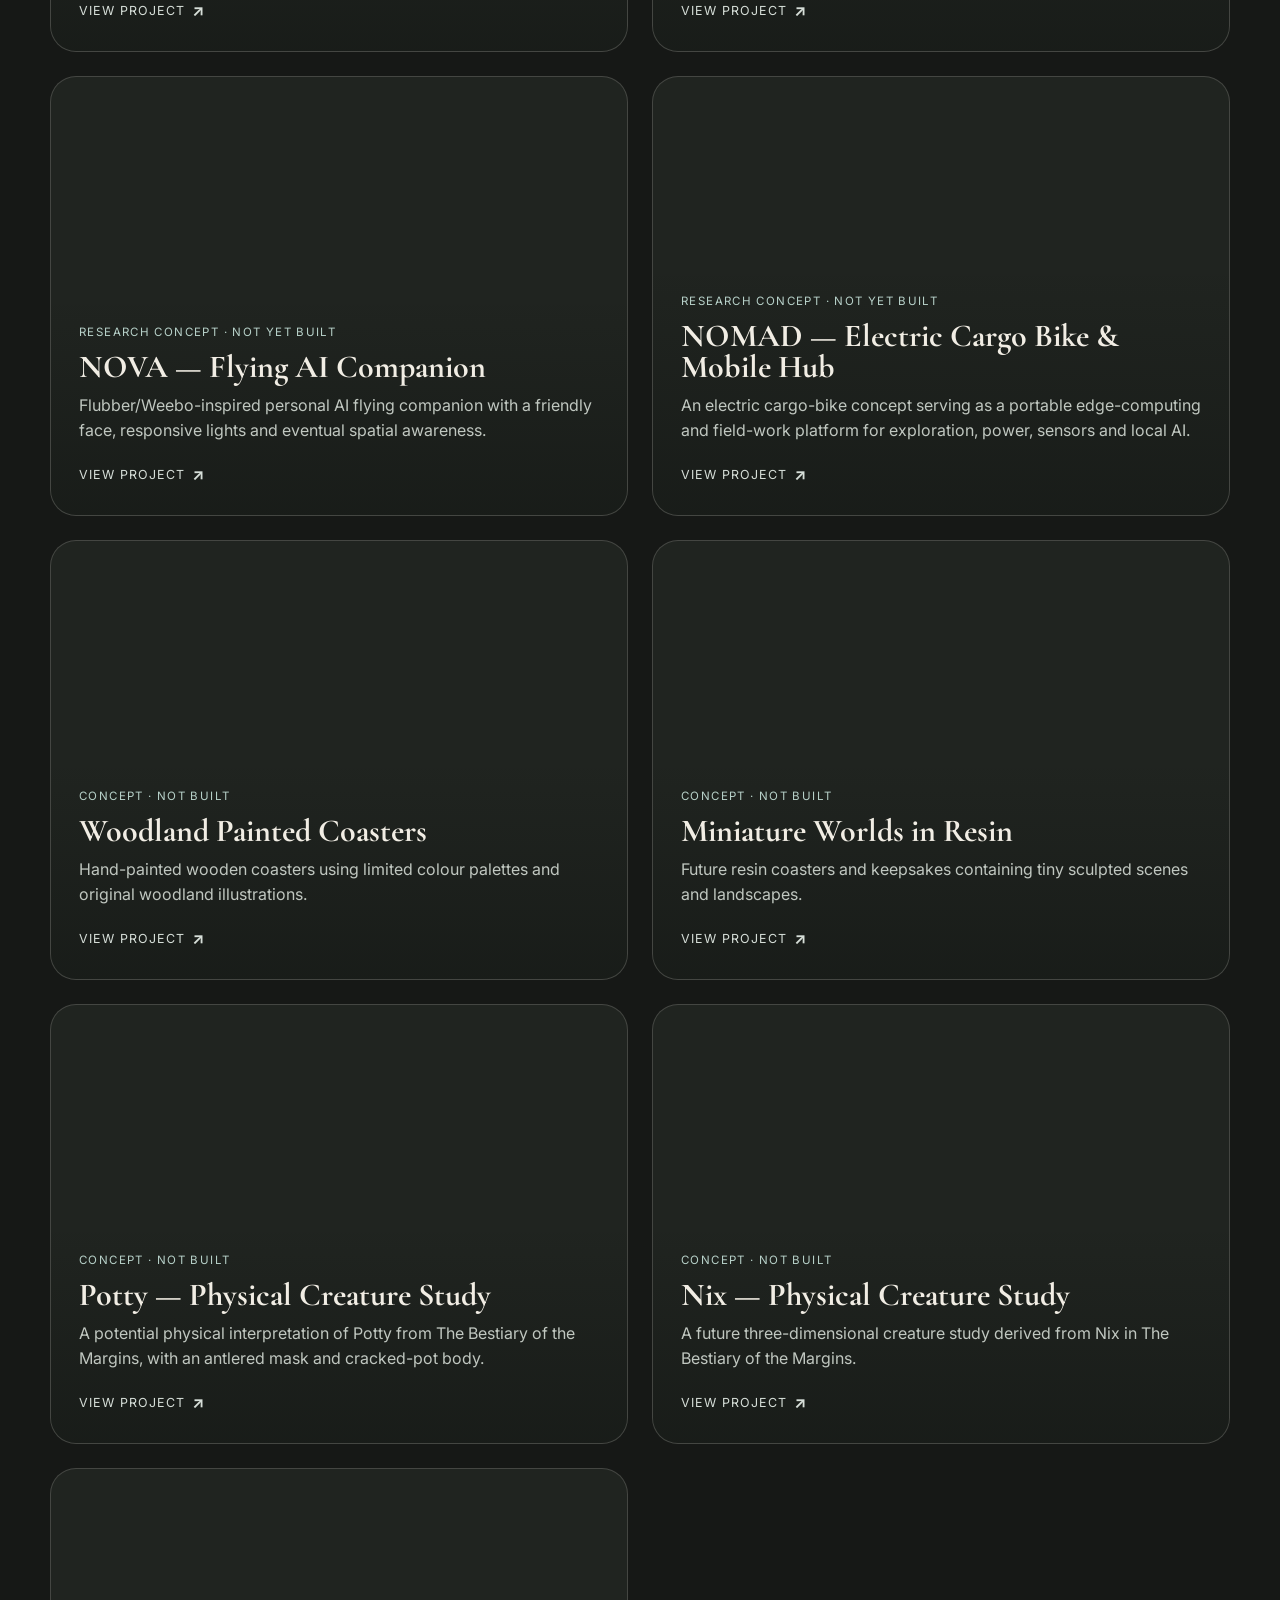
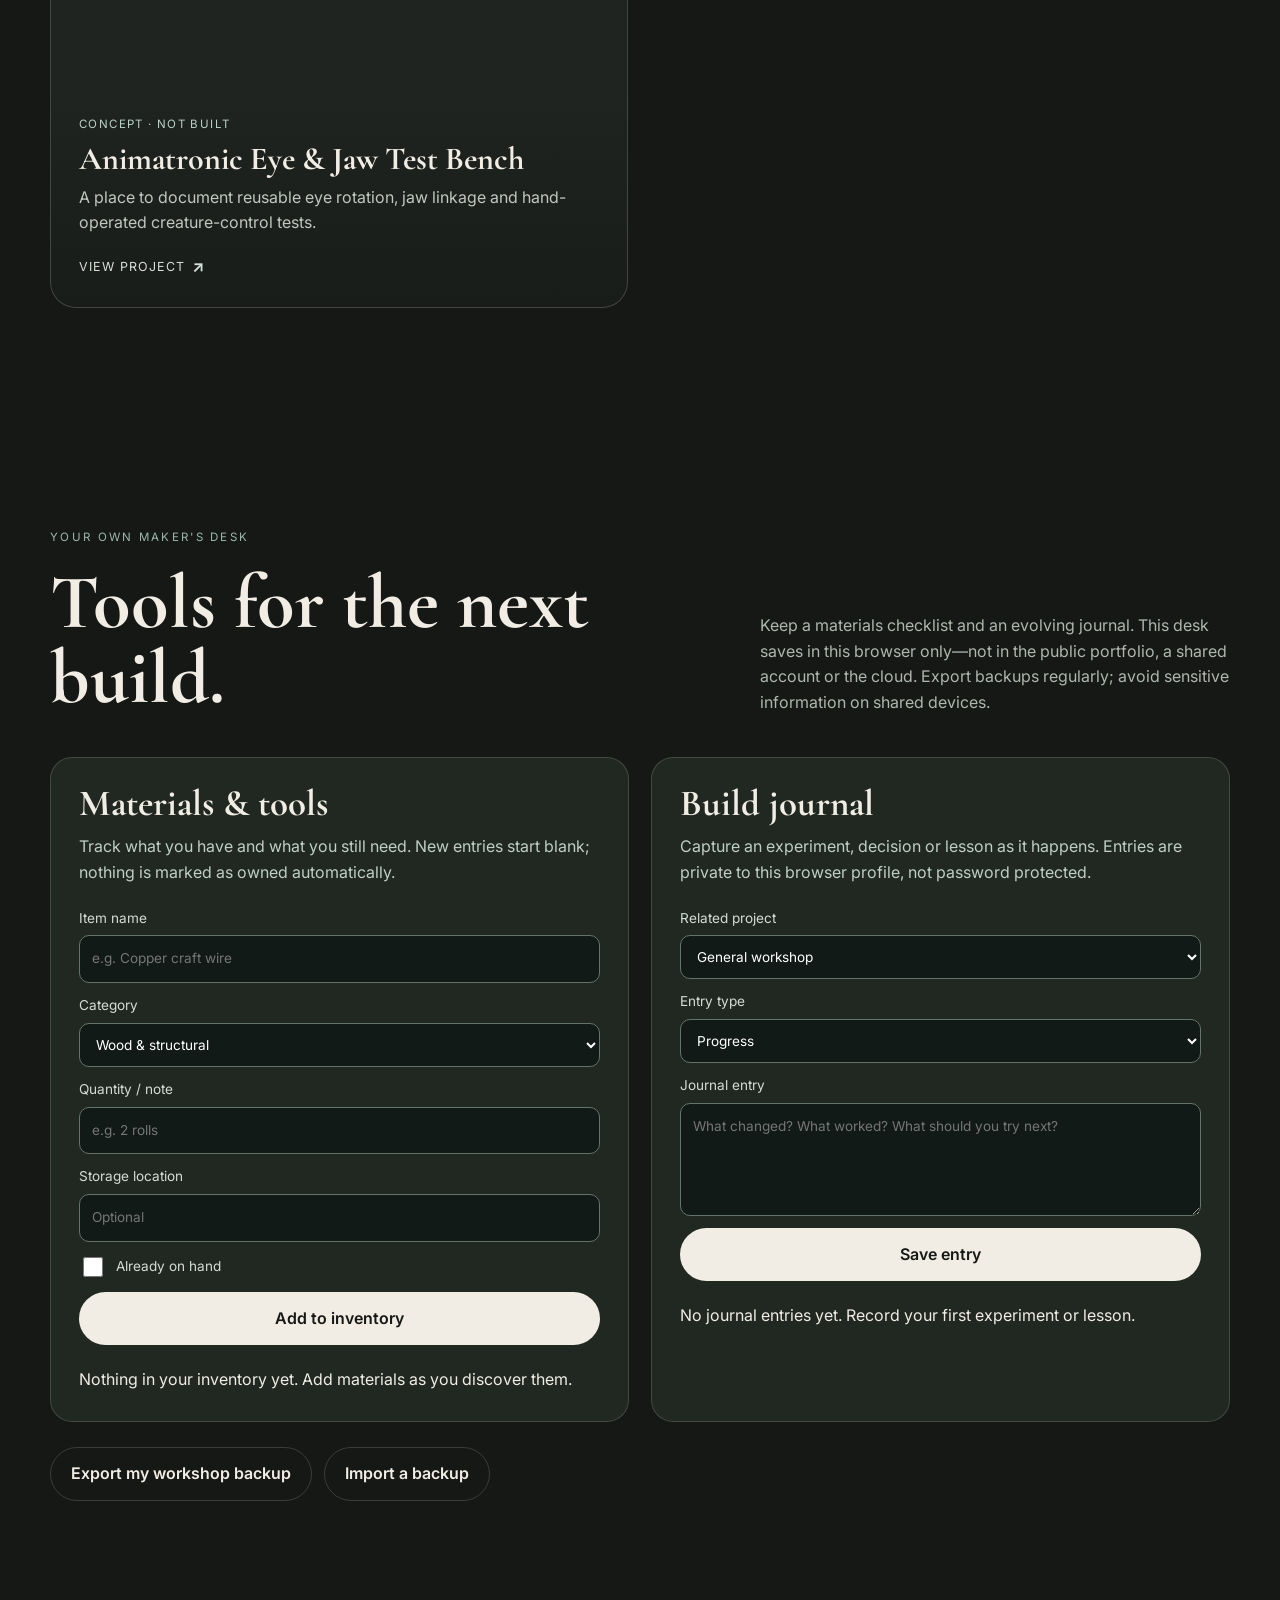
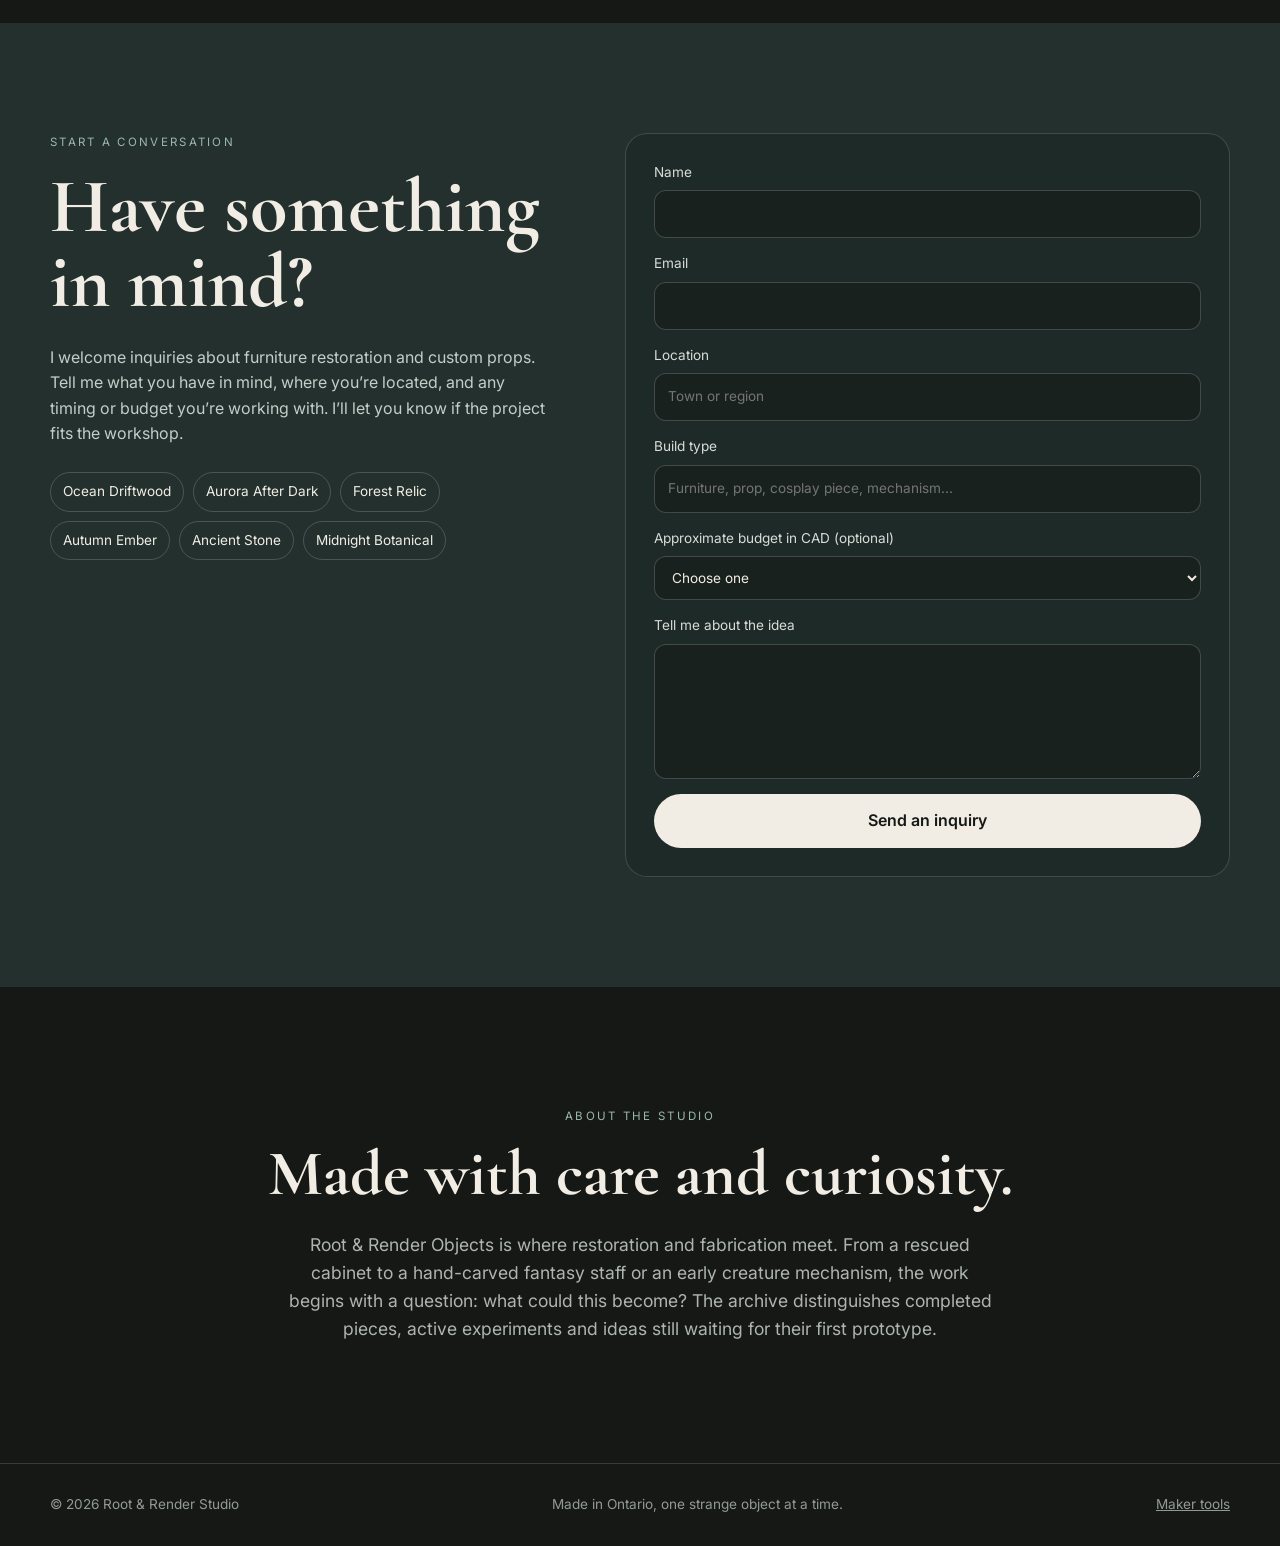
==== commit 2154b1bb: "Improve Objects portfolio browsing and project details" ====
--- a/index.html
+++ b/index.html
@@ -22,10 +22,9 @@
   <header class="site-header">
     <a class="brand" href="#top">Root & Render <span>Objects</span></a>
     <nav aria-label="Main navigation">
-      <a href="#workshop">Workshop</a>
-      <a href="#builds">Process</a>
-      <a href="#workbench">Workshop desk</a>
-      <a href="#archive">Archive</a>
+      <a href="#workshop">Current builds</a>
+      <a href="#process">Process</a>
+      <a href="#archive">Collections</a>
       <a href="#commissions">Inquiries</a>
     </nav>
   </header>
@@ -37,8 +36,8 @@
         <h1>The wonder is in the making.</h1>
         <p class="hero-intro">An evolving collection of furniture, handmade artifacts, practical creature effects and inventive experiments. Some pieces are being built today; others begin here as ideas, clearly marked until they become real.</p>
         <div class="button-row">
-          <a class="button button-primary" href="#archive">Explore the archive</a>
-          <a class="button button-ghost" href="#workshop">See what is being made</a>
+          <a class="button button-primary" href="#archive">Browse collections</a>
+          <a class="button button-ghost" href="#workshop">See current builds</a>
         </div>
       </div>
       <div class="hero-art reveal" aria-label="Atmospheric abstract representation of sea, wood and aurora colours">
@@ -59,7 +58,7 @@
       <div id="workshop-grid" class="piece-grid"></div>
     </section>
 
-    <section class="feature-band reveal">
+    <section id="process" class="feature-band reveal">
       <div class="section-shell">
         <p class="eyebrow">Our process</p>
         <h2>Observe. Experiment. Make. Document.</h2>
@@ -92,23 +91,24 @@
       <div class="section-heading">
         <div>
           <p class="eyebrow">The collection</p>
-          <h2>Objects, builds & ideas</h2>
+          <h2>Browse the collections</h2>
         </div>
         <div class="filters" role="group" aria-label="Filter objects archive">
-          <button class="filter-button" aria-pressed="false" data-filter="staffs">Wizard staffs</button>
+          <button class="filter-button is-active" aria-pressed="true" data-filter="all">All</button>
+          <button class="filter-button" aria-pressed="false" data-filter="in-workshop">In progress</button>
+          <button class="filter-button" aria-pressed="false" data-filter="staffs">Staffmaker’s Collection</button>
           <button class="filter-button" aria-pressed="false" data-filter="technology">Creative technology</button>
           <button class="filter-button" aria-pressed="false" data-filter="cosplay">Cosplay &amp; props</button>
           <button class="filter-button" aria-pressed="false" data-filter="woodcraft">Woodcraft</button>
           <button class="filter-button" aria-pressed="false" data-filter="creatures">Creatures</button>
           <button class="filter-button" aria-pressed="false" data-filter="mechanisms">Mechanisms</button>
           <button class="filter-button" aria-pressed="false" data-filter="furniture">Furniture</button>
-          <button class="filter-button is-active" aria-pressed="true" data-filter="all">All</button>
           <button class="filter-button" aria-pressed="false" data-filter="available">Available</button>
-          <button class="filter-button" aria-pressed="false" data-filter="in-workshop">In workshop</button>
           <button class="filter-button" aria-pressed="false" data-filter="concept">Ideas &amp; concepts</button>
           <button class="filter-button" aria-pressed="false" data-filter="found-a-home">Found a home</button>
         </div>
       </div>
+      <p id="archive-results" class="archive-results" role="status"></p>
       <div id="archive-grid" class="piece-grid"></div>
     </section>
 
@@ -151,7 +151,7 @@
         <div>
           <p class="eyebrow">Start a conversation</p>
           <h2>Have something in mind?</h2>
-          <p>Have a furniture restoration or prop idea? Tell me what you imagine and we can discuss whether it is a fit. Experimental concepts shown in the archive are not necessarily commission-ready.</p>
+          <p>I welcome inquiries about furniture restoration and custom props. Tell me what you have in mind, where you’re located, and any timing or budget you’re working with. I’ll let you know if the project fits the workshop.</p>
           <div class="finish-list" id="finish-list"></div>
         </div>
         <form name="commission" method="POST" data-netlify="true" netlify-honeypot="bot-field" class="studio-form">
@@ -161,9 +161,9 @@
           <label>Email<input type="email" name="email" autocomplete="email" required></label>
           <label>Location<input name="location" placeholder="Town or region"></label>
           <label>Build type<input name="build-type" placeholder="Furniture, prop, cosplay piece, mechanism..."></label>
-          <label>Approximate budget (optional)<select name="budget"><option value="">Choose one</option><option>Not sure yet</option><option>Under $250</option><option>$250–$500</option><option>$500–$900</option><option>$900+</option></select></label>
+          <label>Approximate budget in CAD (optional)<select name="budget"><option value="">Choose one</option><option>Not sure yet</option><option>Under $250</option><option>$250–$500</option><option>$500–$900</option><option>$900+</option></select></label>
           <label>Tell me about the idea<textarea name="message" rows="5" required></textarea></label>
-          <button class="button button-primary" type="submit">Begin the conversation</button>
+          <button class="button button-primary" type="submit">Send an inquiry</button>
         </form>
       </div>
     </section>
@@ -179,17 +179,18 @@
     <div class="section-shell footer-inner">
       <p>© <span id="year"></span> Root & Render Studio</p>
       <p>Made in Ontario, one strange object at a time.</p>
+      <a href="#workbench">Maker tools</a>
     </div>
   </footer>
 
-  <dialog id="piece-dialog" class="piece-dialog">
+  <dialog id="piece-dialog" aria-labelledby="piece-title" class="piece-dialog">
     <button class="dialog-close" aria-label="Close">×</button>
     <div id="dialog-content"></div>
   </dialog>
 
-  <dialog id="reserve-dialog" class="piece-dialog small-dialog">
+  <dialog id="reserve-dialog" aria-labelledby="reserve-title" class="piece-dialog small-dialog">
     <button class="dialog-close" aria-label="Close">×</button>
-    <h2>Reserve this piece</h2>
+    <h2 id="reserve-title">Reserve this piece</h2>
     <form name="reservation" method="POST" data-netlify="true" netlify-honeypot="bot-field" class="studio-form">
       <input type="hidden" name="form-name" value="reservation">
       <input type="hidden" id="reservation-piece" name="piece">
--- a/styles.css
+++ b/styles.css
@@ -1 +1,5 @@
-:root{--ink:#161816;--paper:#f1ede4;--mist:#d7ddd5;--sea:#2f716f;--deep:#183d43;--copper:#b76f45;--violet:#5a456e;--line:rgba(241,237,228,.17)}*{box-sizing:border-box}html{scroll-behavior:smooth}body{margin:0;background:var(--ink);color:var(--paper);font-family:Inter,system-ui,sans-serif;line-height:1.6}body:before{content:"";position:fixed;inset:0;pointer-events:none;opacity:.18;background-image:radial-gradient(circle at 20% 10%,rgba(47,113,111,.32),transparent 28%),radial-gradient(circle at 82% 32%,rgba(90,69,110,.24),transparent 24%)}h1,h2,h3{font-family:"Cormorant Garamond",serif;line-height:.98;margin:0}h1{font-size:clamp(4rem,10vw,8.7rem);max-width:9ch}h2{font-size:clamp(2.7rem,6vw,5.3rem)}h3{font-size:2rem}p{margin:0}.section-shell{width:min(1180px,calc(100% - 40px));margin:auto}.site-header{position:sticky;top:0;z-index:20;display:flex;justify-content:space-between;align-items:center;padding:19px max(20px,calc((100vw - 1180px)/2));background:rgba(22,24,22,.84);backdrop-filter:blur(14px);border-bottom:1px solid var(--line)}.brand{font-family:"Cormorant Garamond",serif;font-size:1.45rem;color:inherit;text-decoration:none}.brand span{color:#8fb5ad}.site-header nav{display:flex;gap:22px}.site-header nav a{color:var(--mist);text-decoration:none;font-size:.9rem}.hero{min-height:82vh;display:grid;grid-template-columns:1.15fr .85fr;align-items:center;gap:70px;padding:90px 0}.hero-intro{max-width:610px;color:#c5cbc4;font-size:1.08rem;margin:30px 0}.eyebrow{text-transform:uppercase;letter-spacing:.2em;font-size:.72rem;color:#9ab8af;margin-bottom:18px}.button-row{display:flex;gap:12px;flex-wrap:wrap}.button{display:inline-flex;align-items:center;justify-content:center;border-radius:999px;padding:13px 20px;border:1px solid transparent;font:inherit;font-weight:600;text-decoration:none;cursor:pointer}.button-primary{background:var(--paper);color:var(--ink)}.button-ghost{border-color:var(--line);color:var(--paper);background:transparent}.hero-art{position:relative;min-height:520px;border-radius:50% 42% 48% 38%;overflow:hidden;background:linear-gradient(140deg,#143b3f 4%,#328181 36%,#745473 61%,#c07246 89%);box-shadow:0 30px 90px rgba(0,0,0,.38)}.hero-art:before,.hero-art:after{content:"";position:absolute;inset:8%;border-radius:45%;border:1px solid rgba(255,255,255,.24);transform:rotate(18deg)}.hero-art:after{inset:24%;transform:rotate(-24deg)}.hero-orb{position:absolute;width:190px;height:190px;border-radius:50%;right:16%;top:17%;background:radial-gradient(circle at 36% 30%,#e5c595,#a7583f 48%,#253e42 72%);filter:blur(.3px);box-shadow:0 0 70px rgba(230,153,95,.32)}.hero-art p{position:absolute;bottom:38px;left:38px;right:38px;padding-top:18px;border-top:1px solid rgba(255,255,255,.3);font-family:"Cormorant Garamond",serif;font-size:1.45rem}.section-block{padding:110px 0}.section-heading{display:flex;justify-content:space-between;gap:30px;align-items:end;margin-bottom:42px}.section-heading>p{max-width:470px;color:#aeb7ae}.piece-grid{display:grid;grid-template-columns:repeat(2,minmax(0,1fr));gap:24px}.piece-card{position:relative;min-height:510px;border:1px solid var(--line);border-radius:26px;overflow:hidden;background:#202420;display:flex;flex-direction:column;justify-content:end;cursor:pointer}.piece-image{position:absolute;inset:0;background-size:cover;background-position:center;transition:transform .5s ease}.piece-card:hover .piece-image{transform:scale(1.03)}.piece-image:after{content:"";position:absolute;inset:0;background:linear-gradient(transparent 28%,rgba(13,15,14,.9) 94%)}.placeholder-ocean{background:linear-gradient(145deg,#d5a96c 5%,#3d8e8d 43%,#15363d 78%)}.placeholder-aurora{background:linear-gradient(145deg,#122f39,#157f86 30%,#694572 61%,#d27b43)}.piece-card-content{position:relative;z-index:2;padding:28px}.piece-meta{display:flex;justify-content:space-between;align-items:center;gap:15px;margin-bottom:10px}.status{font-size:.72rem;letter-spacing:.12em;text-transform:uppercase;color:#b8d2ca}.price{font-weight:600}.piece-card p{color:#c0c7c0;margin-top:10px}.feature-band{padding:100px 0;background:var(--paper);color:var(--ink)}.feature-band .eyebrow{color:var(--sea)}.process-grid{display:grid;grid-template-columns:repeat(4,1fr);gap:30px;margin-top:55px}.process-grid article{border-top:1px solid rgba(22,24,22,.25);padding-top:18px}.process-grid span{font-size:.75rem;color:var(--sea)}.process-grid p{margin-top:10px;color:#515852;font-size:.94rem}.filters{display:flex;gap:8px;flex-wrap:wrap}.filter-button{background:transparent;color:#bdc5bd;border:1px solid var(--line);border-radius:999px;padding:8px 13px;cursor:pointer}.filter-button.is-active{background:var(--paper);color:var(--ink)}.commission-section{padding:110px 0;background:#23302d}.commission-layout{display:grid;grid-template-columns:.9fr 1.1fr;gap:80px}.commission-layout>div>p:not(.eyebrow){color:#c4cec8;max-width:520px;margin:25px 0}.finish-list{display:flex;gap:9px;flex-wrap:wrap}.finish-chip{border:1px solid rgba(255,255,255,.18);border-radius:999px;padding:8px 12px;font-size:.85rem}.studio-form{display:grid;gap:15px;padding:28px;border:1px solid rgba(255,255,255,.15);border-radius:22px;background:rgba(0,0,0,.12)}.studio-form label{display:grid;gap:7px;font-size:.85rem;color:#d8ddd8}.studio-form input,.studio-form select,.studio-form textarea{width:100%;border:1px solid rgba(255,255,255,.18);border-radius:12px;padding:12px 13px;background:#19211f;color:var(--paper);font:inherit}.about-section{padding:120px 0;text-align:center}.about-section p:last-child{max-width:710px;margin:25px auto 0;color:#adb6ae;font-size:1.1rem}.site-footer{border-top:1px solid var(--line)}.footer-inner{display:flex;justify-content:space-between;padding:30px 0;color:#919b93;font-size:.85rem}.piece-dialog{width:min(900px,calc(100% - 30px));max-height:88vh;overflow:auto;border:1px solid rgba(255,255,255,.15);border-radius:25px;padding:0;background:#202420;color:var(--paper)}.piece-dialog::backdrop{background:rgba(5,7,6,.82);backdrop-filter:blur(7px)}.dialog-close{position:sticky;top:14px;float:right;z-index:3;margin:14px 14px 0 0;width:40px;height:40px;border-radius:50%;border:1px solid var(--line);background:#171a18;color:#fff;font-size:1.5rem;cursor:pointer}.dialog-hero{min-height:380px;background-size:cover;background-position:center}.dialog-body{padding:35px}.dialog-body h2{margin-bottom:15px}.dialog-story{color:#bec7c0;max-width:680px}.dialog-details{display:grid;grid-template-columns:repeat(3,1fr);gap:16px;margin:28px 0}.dialog-details div{border-top:1px solid var(--line);padding-top:12px}.dialog-details small{display:block;color:#8e9991}.small-dialog{max-width:580px;padding:28px}.hidden{display:none!important}@media(max-width:800px){.site-header nav{display:none}.hero{grid-template-columns:1fr;padding-top:70px}.hero-art{min-height:390px}.piece-grid,.commission-layout{grid-template-columns:1fr}.process-grid{grid-template-columns:repeat(2,1fr)}.section-heading{align-items:start;flex-direction:column}.commission-layout{gap:45px}.dialog-details{grid-template-columns:1fr 1fr}}@media(max-width:520px){.section-shell{width:min(100% - 24px,1180px)}h1{font-size:3.8rem}.hero{gap:35px}.hero-art{min-height:330px}.piece-card{min-height:420px}.process-grid{grid-template-columns:1fr}.footer-inner{display:grid;gap:7px}.section-block,.commission-section{padding:78px 0}}+:root{--ink:#161816;--paper:#f1ede4;--mist:#d7ddd5;--sea:#2f716f;--deep:#183d43;--copper:#b76f45;--violet:#5a456e;--line:rgba(241,237,228,.17)}*{box-sizing:border-box}html{scroll-behavior:smooth}body{margin:0;background:var(--ink);color:var(--paper);font-family:Inter,system-ui,sans-serif;line-height:1.6}body:before{content:"";position:fixed;inset:0;pointer-events:none;opacity:.18;background-image:radial-gradient(circle at 20% 10%,rgba(47,113,111,.32),transparent 28%),radial-gradient(circle at 82% 32%,rgba(90,69,110,.24),transparent 24%)}h1,h2,h3{font-family:"Cormorant Garamond",serif;line-height:.98;margin:0}h1{font-size:clamp(4rem,10vw,8.7rem);max-width:9ch}h2{font-size:clamp(2.7rem,6vw,5.3rem)}h3{font-size:2rem}p{margin:0}.section-shell{width:min(1180px,calc(100% - 40px));margin:auto}.site-header{position:sticky;top:0;z-index:20;display:flex;justify-content:space-between;align-items:center;padding:19px max(20px,calc((100vw - 1180px)/2));background:rgba(22,24,22,.84);backdrop-filter:blur(14px);border-bottom:1px solid var(--line)}.brand{font-family:"Cormorant Garamond",serif;font-size:1.45rem;color:inherit;text-decoration:none}.brand span{color:#8fb5ad}.site-header nav{display:flex;gap:22px}.site-header nav a{color:var(--mist);text-decoration:none;font-size:.9rem}.hero{min-height:82vh;display:grid;grid-template-columns:1.15fr .85fr;align-items:center;gap:70px;padding:90px 0}.hero-intro{max-width:610px;color:#c5cbc4;font-size:1.08rem;margin:30px 0}.eyebrow{text-transform:uppercase;letter-spacing:.2em;font-size:.72rem;color:#9ab8af;margin-bottom:18px}.button-row{display:flex;gap:12px;flex-wrap:wrap}.button{display:inline-flex;align-items:center;justify-content:center;border-radius:999px;padding:13px 20px;border:1px solid transparent;font:inherit;font-weight:600;text-decoration:none;cursor:pointer}.button-primary{background:var(--paper);color:var(--ink)}.button-ghost{border-color:var(--line);color:var(--paper);background:transparent}.hero-art{position:relative;min-height:520px;border-radius:50% 42% 48% 38%;overflow:hidden;background:linear-gradient(140deg,#143b3f 4%,#328181 36%,#745473 61%,#c07246 89%);box-shadow:0 30px 90px rgba(0,0,0,.38)}.hero-art:before,.hero-art:after{content:"";position:absolute;inset:8%;border-radius:45%;border:1px solid rgba(255,255,255,.24);transform:rotate(18deg)}.hero-art:after{inset:24%;transform:rotate(-24deg)}.hero-orb{position:absolute;width:190px;height:190px;border-radius:50%;right:16%;top:17%;background:radial-gradient(circle at 36% 30%,#e5c595,#a7583f 48%,#253e42 72%);filter:blur(.3px);box-shadow:0 0 70px rgba(230,153,95,.32)}.hero-art p{position:absolute;bottom:38px;left:38px;right:38px;padding-top:18px;border-top:1px solid rgba(255,255,255,.3);font-family:"Cormorant Garamond",serif;font-size:1.45rem}.section-block{padding:110px 0}.section-heading{display:flex;justify-content:space-between;gap:30px;align-items:end;margin-bottom:42px}.section-heading>p{max-width:470px;color:#aeb7ae}.piece-grid{display:grid;grid-template-columns:repeat(2,minmax(0,1fr));gap:24px}.piece-card{position:relative;min-height:510px;border:1px solid var(--line);border-radius:26px;overflow:hidden;background:#202420;display:flex;flex-direction:column;justify-content:end;cursor:pointer}.piece-image{position:absolute;inset:0;background-size:cover;background-position:center;transition:transform .5s ease}.piece-card:hover .piece-image{transform:scale(1.03)}.piece-image:after{content:"";position:absolute;inset:0;background:linear-gradient(transparent 28%,rgba(13,15,14,.9) 94%)}.placeholder-ocean{background:linear-gradient(145deg,#d5a96c 5%,#3d8e8d 43%,#15363d 78%)}.placeholder-aurora{background:linear-gradient(145deg,#122f39,#157f86 30%,#694572 61%,#d27b43)}.piece-card-content{position:relative;z-index:2;padding:28px}.piece-meta{display:flex;justify-content:space-between;align-items:center;gap:15px;margin-bottom:10px}.status{font-size:.72rem;letter-spacing:.12em;text-transform:uppercase;color:#b8d2ca}.price{font-weight:600}.piece-card p{color:#c0c7c0;margin-top:10px}.feature-band{padding:100px 0;background:var(--paper);color:var(--ink)}.feature-band .eyebrow{color:var(--sea)}.process-grid{display:grid;grid-template-columns:repeat(4,1fr);gap:30px;margin-top:55px}.process-grid article{border-top:1px solid rgba(22,24,22,.25);padding-top:18px}.process-grid span{font-size:.75rem;color:var(--sea)}.process-grid p{margin-top:10px;color:#515852;font-size:.94rem}.filters{display:flex;gap:8px;flex-wrap:wrap}.filter-button{background:transparent;color:#bdc5bd;border:1px solid var(--line);border-radius:999px;padding:8px 13px;cursor:pointer}.filter-button.is-active{background:var(--paper);color:var(--ink)}.commission-section{padding:110px 0;background:#23302d}.commission-layout{display:grid;grid-template-columns:.9fr 1.1fr;gap:80px}.commission-layout>div>p:not(.eyebrow){color:#c4cec8;max-width:520px;margin:25px 0}.finish-list{display:flex;gap:9px;flex-wrap:wrap}.finish-chip{border:1px solid rgba(255,255,255,.18);border-radius:999px;padding:8px 12px;font-size:.85rem}.studio-form{display:grid;gap:15px;padding:28px;border:1px solid rgba(255,255,255,.15);border-radius:22px;background:rgba(0,0,0,.12)}.studio-form label{display:grid;gap:7px;font-size:.85rem;color:#d8ddd8}.studio-form input,.studio-form select,.studio-form textarea{width:100%;border:1px solid rgba(255,255,255,.18);border-radius:12px;padding:12px 13px;background:#19211f;color:var(--paper);font:inherit}.about-section{padding:120px 0;text-align:center}.about-section p:last-child{max-width:710px;margin:25px auto 0;color:#adb6ae;font-size:1.1rem}.site-footer{border-top:1px solid var(--line)}.footer-inner{display:flex;justify-content:space-between;padding:30px 0;color:#919b93;font-size:.85rem}.piece-dialog{width:min(900px,calc(100% - 30px));max-height:88vh;overflow:auto;border:1px solid rgba(255,255,255,.15);border-radius:25px;padding:0;background:#202420;color:var(--paper)}.piece-dialog::backdrop{background:rgba(5,7,6,.82);backdrop-filter:blur(7px)}.dialog-close{position:sticky;top:14px;float:right;z-index:3;margin:14px 14px 0 0;width:40px;height:40px;border-radius:50%;border:1px solid var(--line);background:#171a18;color:#fff;font-size:1.5rem;cursor:pointer}.dialog-hero{min-height:380px;background-size:cover;background-position:center}.dialog-body{padding:35px}.dialog-body h2{margin-bottom:15px}.dialog-story{color:#bec7c0;max-width:680px}.dialog-details{display:grid;grid-template-columns:repeat(3,1fr);gap:16px;margin:28px 0}.dialog-details div{border-top:1px solid var(--line);padding-top:12px}.dialog-details small{display:block;color:#8e9991}.small-dialog{max-width:580px;padding:28px}.hidden{display:none!important}@media(max-width:800px){.site-header nav{display:none}.hero{grid-template-columns:1fr;padding-top:70px}.hero-art{min-height:390px}.piece-grid,.commission-layout{grid-template-columns:1fr}.process-grid{grid-template-columns:repeat(2,1fr)}.section-heading{align-items:start;flex-direction:column}.commission-layout{gap:45px}.dialog-details{grid-template-columns:1fr 1fr}}@media(max-width:520px){.section-shell{width:min(100% - 24px,1180px)}h1{font-size:3.8rem}.hero{gap:35px}.hero-art{min-height:330px}.piece-card{min-height:420px}.process-grid{grid-template-columns:1fr}.footer-inner{display:grid;gap:7px}.section-block,.commission-section{padding:78px 0}}
+/* Objects archive quality pass */
+html{scroll-padding-top:92px}.site-header nav{flex-wrap:wrap;justify-content:flex-end}.site-header nav a:focus-visible,.filter-button:focus-visible,.button:focus-visible,.piece-card:focus-visible,.dialog-close:focus-visible{outline:3px solid #bfe2d6;outline-offset:3px}
+.piece-image:not([style*="background-image"]){background:linear-gradient(140deg,#324b47 0%,#273230 45%,#563e37 100%)}.artifact-placeholder{position:absolute;inset:0;display:flex;flex-direction:column;align-items:flex-start;justify-content:center;gap:14px;padding:36px 30px 115px;background:radial-gradient(circle at 72% 34%,rgba(181,129,73,.27),transparent 45%),repeating-linear-gradient(110deg,transparent 0 28px,rgba(255,255,255,.026) 29px 30px);color:#efe8da}.artifact-placeholder span,.artifact-placeholder small{font-size:.7rem;letter-spacing:.14em;text-transform:uppercase;color:#c5d4cc}.artifact-placeholder strong{font-family:"Cormorant Garamond",serif;font-weight:500;font-size:clamp(2rem,3vw,3.2rem);line-height:1.06;max-width:15ch}.dialog-hero .artifact-placeholder{padding-bottom:20px}.dialog-hero .artifact-placeholder strong{font-size:clamp(2.8rem,5vw,4.5rem)}.piece-card{min-height:440px}.piece-image:after{background:linear-gradient(transparent 42%,rgba(13,15,14,.94) 100%)}.piece-card-content{background:linear-gradient(transparent,rgba(11,14,12,.35));}.workbench-tools{display:grid;grid-template-columns:repeat(2,minmax(0,1fr));gap:22px}.tool-panel{border:1px solid var(--line);border-radius:22px;padding:28px;background:#202821}.tool-panel h3{font-size:2.3rem}.tool-panel>p{color:#bfcfc6;margin:12px 0 22px}.workbench-form{display:grid;gap:12px}.workbench-form label{display:grid;gap:6px;color:#d2ded5;font-size:.85rem}.workbench-form input:not([type="checkbox"]),.workbench-form select,.workbench-form textarea{width:100%;padding:12px;background:#111a16;border:1px solid #64746b;border-radius:10px;color:#fff;font:inherit}.workbench-form input:focus-visible,.workbench-form textarea:focus-visible,.workbench-form select:focus-visible{outline:3px solid #bfe2d6;outline-offset:2px}.workbench-form .check-label{display:flex;align-items:center;gap:10px}.check-label input{width:20px;height:20px}.workbench-list{display:grid;gap:10px;margin-top:22px}.workbench-entry{border-top:1px solid var(--line);padding-top:14px;display:flex;justify-content:space-between;align-items:start;gap:14px}.workbench-entry small,.workbench-entry p{color:#bdc9c0}.workbench-entry button{background:none;border:1px solid var(--line);color:var(--paper);border-radius:8px;padding:7px 10px;cursor:pointer}.workbench-actions{display:flex;align-items:center;flex-wrap:wrap;gap:12px;margin-top:25px}.workbench-actions p{flex-basis:100%;color:#bfd7ca}.import-label{cursor:pointer}.import-label input{position:absolute;width:1px;height:1px;overflow:hidden;opacity:0}.import-label:focus-within{outline:3px solid #bfe2d6;outline-offset:3px}.studio-form textarea{resize:vertical}.dialog-story{margin-top:16px}.dialog-story a{color:#bee4da}.about-section h2{font-size:clamp(2.8rem,5vw,4.8rem)}
+@media(max-width:900px){.site-header{align-items:flex-start;flex-direction:column;gap:12px}.site-header nav{display:flex;gap:10px 18px}.site-header nav a{font-size:.83rem}.workbench-tools{grid-template-columns:1fr}.section-block{padding:80px 0}.hero{min-height:auto}.piece-card{min-height:400px}}@media(max-width:520px){.site-header{padding:12px}.site-header nav{gap:8px 14px}.site-header nav a{font-size:.8rem}.hero{padding-top:45px}.hero h1{font-size:clamp(3rem,12vw,4.2rem)}.artifact-placeholder{padding:28px 25px 100px}.tool-panel{padding:20px}.dialog-hero{min-height:260px}.dialog-body h2{font-size:clamp(2.5rem,9vw,4rem)}.dialog-details{grid-template-columns:1fr}.piece-meta{align-items:start}.filters{gap:6px}.filter-button{padding:10px 12px}}
--- a/enhancements.css
+++ b/enhancements.css
@@ -1 +1,7 @@
-.skip-link{position:fixed;left:16px;top:-70px;z-index:100;background:var(--paper);color:var(--ink);padding:10px 14px;border-radius:12px;text-decoration:none}.skip-link:focus{top:16px}.ambient{position:fixed;z-index:-1;border-radius:50%;filter:blur(90px);opacity:.16;pointer-events:none;animation:drift 18s ease-in-out infinite alternate}.ambient-one{width:38vw;height:38vw;background:#277f7a;left:-15vw;top:28vh}.ambient-two{width:34vw;height:34vw;background:#86516f;right:-12vw;top:58vh;animation-delay:-7s}@keyframes drift{to{transform:translate3d(4vw,-3vh,0) scale(1.1)}}.hero-grain{position:absolute;inset:0;opacity:.13;background-image:repeating-linear-gradient(97deg,transparent 0 8px,rgba(255,255,255,.18) 9px,transparent 10px 17px);mix-blend-mode:overlay}.hero-art{isolation:isolate}.hero-orb{animation:orbreathe 7s ease-in-out infinite alternate}@keyframes orbreathe{to{transform:translate(-9px,10px) scale(1.06)}}.site-header nav a{position:relative}.site-header nav a:after{content:"";position:absolute;left:0;right:100%;bottom:-6px;height:1px;background:#9ab8af;transition:right .25s ease}.site-header nav a:hover:after{right:0}.reveal{opacity:0;transform:translateY(24px);transition:opacity .8s ease,transform .8s ease}.reveal.is-visible{opacity:1;transform:none}.piece-card{transition:transform .35s ease,border-color .35s ease,box-shadow .35s ease}.piece-card:hover,.piece-card:focus-visible{transform:translateY(-6px);border-color:rgba(241,237,228,.34);box-shadow:0 26px 70px rgba(0,0,0,.28);outline:none}.piece-card:before{content:"";position:absolute;z-index:1;inset:auto 0 0;height:45%;opacity:.24;pointer-events:none}.theme-ocean-driftwood:before{background:radial-gradient(circle at 20% 100%,#68c4ba,transparent 58%)}.theme-aurora:before,.theme-aurora-after-dark:before{background:radial-gradient(circle at 80% 100%,#d58252,transparent 54%)}.card-invitation{display:inline-flex;gap:7px;align-items:center;margin-top:18px;color:#d6ded8;font-size:.78rem;letter-spacing:.08em;text-transform:uppercase}.card-invitation b{font-size:1rem;transition:transform .25s ease}.piece-card:hover .card-invitation b{transform:translate(3px,-3px)}.progress-wrap{height:3px;background:rgba(255,255,255,.15);margin-top:20px;overflow:hidden;border-radius:999px}.progress-wrap span{display:block;height:100%;background:#a6c7bd;box-shadow:0 0 16px rgba(166,199,189,.6)}.empty-state{padding:30px;border:1px dashed var(--line);border-radius:18px;color:#aeb7ae}.dialog-status{position:absolute;left:26px;top:26px;border:1px solid rgba(255,255,255,.28);background:rgba(18,22,20,.64);backdrop-filter:blur(8px);border-radius:999px;padding:8px 12px;font-size:.72rem;letter-spacing:.12em;text-transform:uppercase}.dialog-hero{position:relative}.story-timeline{margin:42px 0;border-top:1px solid var(--line)}.story-timeline article{display:grid;grid-template-columns:54px 1fr;gap:18px;padding:24px 0;border-bottom:1px solid var(--line)}.story-timeline article>span{color:#8fb5ad;font-size:.75rem;letter-spacing:.15em}.story-timeline h3{font-size:1.7rem;margin-bottom:5px}.story-timeline p{color:#aeb7ae}.before-after{--position:50%;position:relative;aspect-ratio:16/10;margin:40px 0;border-radius:18px;overflow:hidden;background:#101311}.compare-layer{position:absolute;inset:0;background-size:cover;background-position:center}.compare-before{width:var(--position);border-right:2px solid rgba(255,255,255,.9);overflow:hidden}.compare-before span,.after-label{position:absolute;top:14px;padding:6px 9px;border-radius:999px;background:rgba(15,18,16,.72);font-size:.7rem;text-transform:uppercase;letter-spacing:.12em}.compare-before span{left:14px}.after-label{right:14px}.before-after input{position:absolute;inset:0;width:100%;height:100%;margin:0;opacity:0;cursor:ew-resize}.dialog-gallery{display:grid;grid-template-columns:repeat(4,1fr);gap:10px;margin:25px 0}.dialog-gallery button{min-height:105px;border:1px solid var(--line);border-radius:12px;background-size:cover;background-position:center;cursor:pointer}.dialog-gallery button:hover{border-color:#9ab8af}.studio-form input:focus,.studio-form select:focus,.studio-form textarea:focus{outline:2px solid #9ab8af;outline-offset:2px}.filter-button,.button{transition:transform .2s ease,background .2s ease,color .2s ease}.filter-button:hover,.button:hover{transform:translateY(-2px)}@media(prefers-reduced-motion:reduce){html{scroll-behavior:auto}.ambient,.hero-orb{animation:none}.reveal{opacity:1;transform:none;transition:none}.piece-card,.piece-image,.button,.filter-button{transition:none}}@media(max-width:620px){.dialog-gallery{grid-template-columns:repeat(2,1fr)}.story-timeline article{grid-template-columns:38px 1fr}.dialog-body{padding:27px 20px}.dialog-status{left:18px;top:18px}}+.skip-link{position:fixed;left:16px;top:-70px;z-index:100;background:var(--paper);color:var(--ink);padding:10px 14px;border-radius:12px;text-decoration:none}.skip-link:focus{top:16px}.ambient{position:fixed;z-index:-1;border-radius:50%;filter:blur(90px);opacity:.16;pointer-events:none;animation:drift 18s ease-in-out infinite alternate}.ambient-one{width:38vw;height:38vw;background:#277f7a;left:-15vw;top:28vh}.ambient-two{width:34vw;height:34vw;background:#86516f;right:-12vw;top:58vh;animation-delay:-7s}@keyframes drift{to{transform:translate3d(4vw,-3vh,0) scale(1.1)}}.hero-grain{position:absolute;inset:0;opacity:.13;background-image:repeating-linear-gradient(97deg,transparent 0 8px,rgba(255,255,255,.18) 9px,transparent 10px 17px);mix-blend-mode:overlay}.hero-art{isolation:isolate}.hero-orb{animation:orbreathe 7s ease-in-out infinite alternate}@keyframes orbreathe{to{transform:translate(-9px,10px) scale(1.06)}}.site-header nav a{position:relative}.site-header nav a:after{content:"";position:absolute;left:0;right:100%;bottom:-6px;height:1px;background:#9ab8af;transition:right .25s ease}.site-header nav a:hover:after{right:0}.reveal{opacity:0;transform:translateY(24px);transition:opacity .8s ease,transform .8s ease}.reveal.is-visible{opacity:1;transform:none}.piece-card{transition:transform .35s ease,border-color .35s ease,box-shadow .35s ease}.piece-card:hover,.piece-card:focus-visible{transform:translateY(-6px);border-color:rgba(241,237,228,.34);box-shadow:0 26px 70px rgba(0,0,0,.28);outline:none}.piece-card:before{content:"";position:absolute;z-index:1;inset:auto 0 0;height:45%;opacity:.24;pointer-events:none}.theme-ocean-driftwood:before{background:radial-gradient(circle at 20% 100%,#68c4ba,transparent 58%)}.theme-aurora:before,.theme-aurora-after-dark:before{background:radial-gradient(circle at 80% 100%,#d58252,transparent 54%)}.card-invitation{display:inline-flex;gap:7px;align-items:center;margin-top:18px;color:#d6ded8;font-size:.78rem;letter-spacing:.08em;text-transform:uppercase}.card-invitation b{font-size:1rem;transition:transform .25s ease}.piece-card:hover .card-invitation b{transform:translate(3px,-3px)}.progress-wrap{height:3px;background:rgba(255,255,255,.15);margin-top:20px;overflow:hidden;border-radius:999px}.progress-wrap span{display:block;height:100%;background:#a6c7bd;box-shadow:0 0 16px rgba(166,199,189,.6)}.empty-state{padding:30px;border:1px dashed var(--line);border-radius:18px;color:#aeb7ae}.dialog-status{position:absolute;left:26px;top:26px;border:1px solid rgba(255,255,255,.28);background:rgba(18,22,20,.64);backdrop-filter:blur(8px);border-radius:999px;padding:8px 12px;font-size:.72rem;letter-spacing:.12em;text-transform:uppercase}.dialog-hero{position:relative}.story-timeline{margin:42px 0;border-top:1px solid var(--line)}.story-timeline article{display:grid;grid-template-columns:54px 1fr;gap:18px;padding:24px 0;border-bottom:1px solid var(--line)}.story-timeline article>span{color:#8fb5ad;font-size:.75rem;letter-spacing:.15em}.story-timeline h3{font-size:1.7rem;margin-bottom:5px}.story-timeline p{color:#aeb7ae}.before-after{--position:50%;position:relative;aspect-ratio:16/10;margin:40px 0;border-radius:18px;overflow:hidden;background:#101311}.compare-layer{position:absolute;inset:0;background-size:cover;background-position:center}.compare-before{width:var(--position);border-right:2px solid rgba(255,255,255,.9);overflow:hidden}.compare-before span,.after-label{position:absolute;top:14px;padding:6px 9px;border-radius:999px;background:rgba(15,18,16,.72);font-size:.7rem;text-transform:uppercase;letter-spacing:.12em}.compare-before span{left:14px}.after-label{right:14px}.before-after input{position:absolute;inset:0;width:100%;height:100%;margin:0;opacity:0;cursor:ew-resize}.dialog-gallery{display:grid;grid-template-columns:repeat(4,1fr);gap:10px;margin:25px 0}.dialog-gallery button{min-height:105px;border:1px solid var(--line);border-radius:12px;background-size:cover;background-position:center;cursor:pointer}.dialog-gallery button:hover{border-color:#9ab8af}.studio-form input:focus,.studio-form select:focus,.studio-form textarea:focus{outline:2px solid #9ab8af;outline-offset:2px}.filter-button,.button{transition:transform .2s ease,background .2s ease,color .2s ease}.filter-button:hover,.button:hover{transform:translateY(-2px)}@media(prefers-reduced-motion:reduce){html{scroll-behavior:auto}.ambient,.hero-orb{animation:none}.reveal{opacity:1;transform:none;transition:none}.piece-card,.piece-image,.button,.filter-button{transition:none}}@media(max-width:620px){.dialog-gallery{grid-template-columns:repeat(2,1fr)}.story-timeline article{grid-template-columns:38px 1fr}.dialog-body{padding:27px 20px}.dialog-status{left:18px;top:18px}}
+@media(prefers-reduced-motion:reduce){.hero-orb,.ambient{animation:none!important}.piece-card,.piece-image,.button,.filter-button{transition:none!important}}
+
+.filter-button[hidden] { display: none; }
+.archive-results { margin-bottom: 1rem; color: var(--mist); }
+.site-footer a { color: inherit; }
+#archive, #workshop, #process, #workbench, #commissions { scroll-margin-top: 7rem; }
